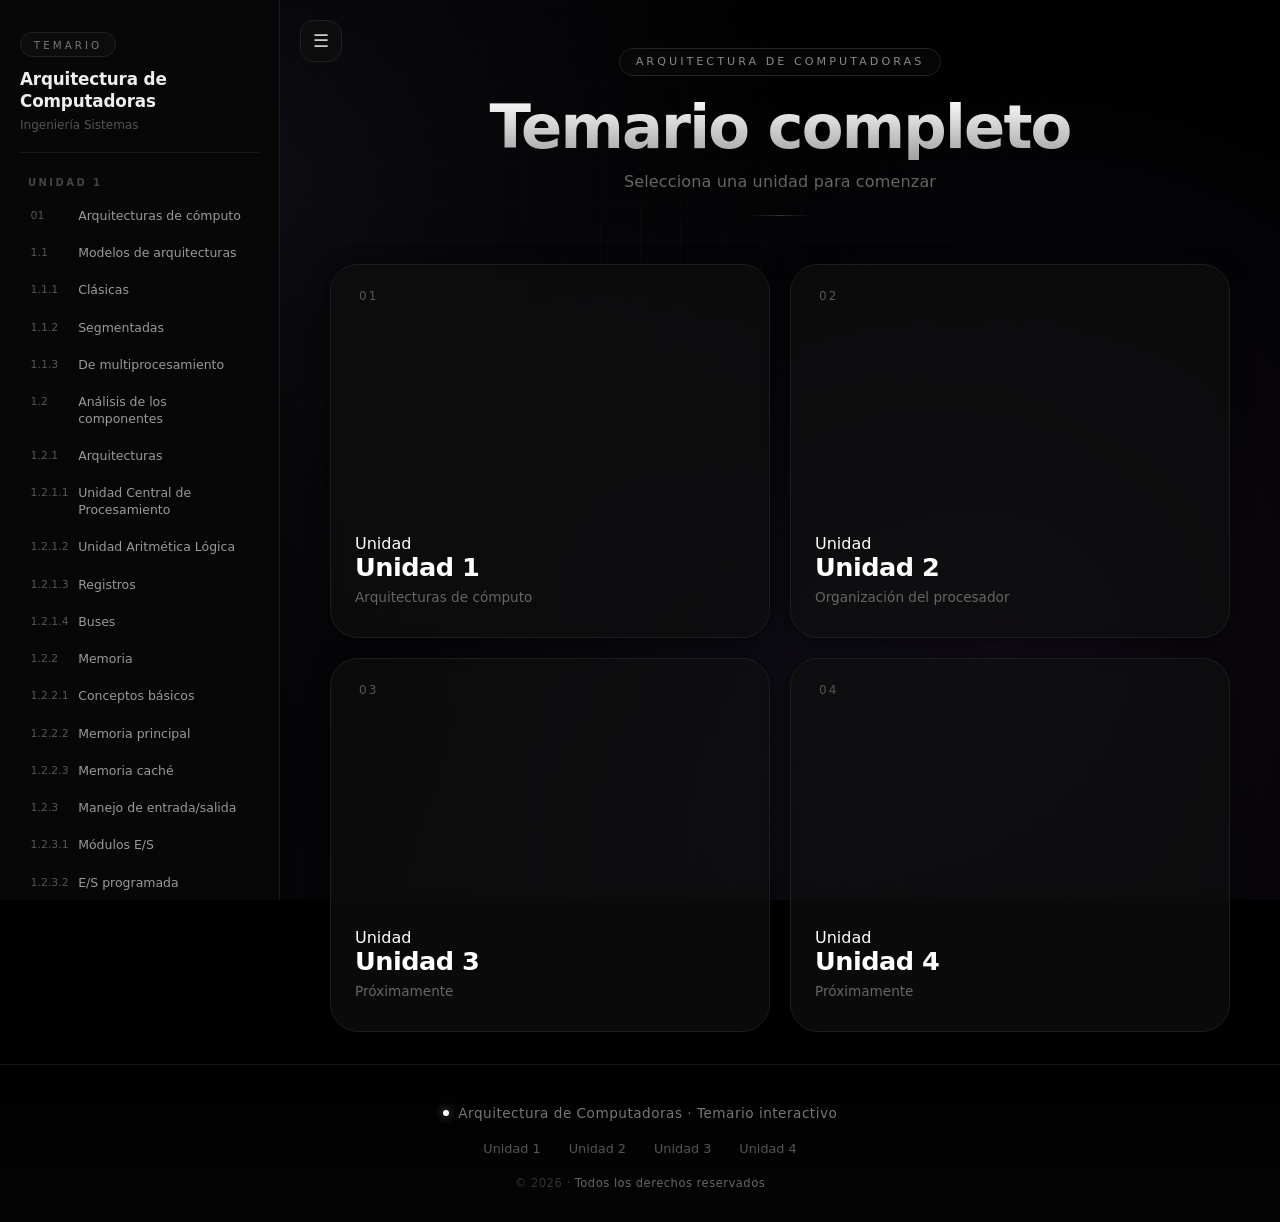
==== index.html @ dc8ae983 "Renombrar menu.html a index.html para URL limpia" ====
<!DOCTYPE html>
<html lang="es">
<head>
  <meta charset="UTF-8">
  <meta name="viewport" content="width=device-width, initial-scale=1.0">
  <title>Temario · Arquitectura de Computadoras</title>
  <link rel="stylesheet" href="styles.css">
</head>
<body>

  <!-- Botón hamburguesa -->
  <button class="sidebar-toggle" id="sidebarToggle" aria-label="Abrir menú lateral">☰</button>

  <!-- Overlay para móvil -->
  <div class="sidebar-overlay" id="sidebarOverlay"></div>

  <!-- ===== MENÚ LATERAL IZQUIERDO (índice completo) ===== -->
  <aside class="sidebar" id="sidebar">
    <div class="sidebar-header">
      <span class="badge">Temario</span>
      <h2>Arquitectura de Computadoras</h2>
      <p>Ingeniería Sistemas</p>
    </div>

    <nav class="sidebar-nav">

      <div class="nav-section">Unidad 1</div>

      <a href="unidad1.html#tema-1-0">
        <span class="num">01</span> Arquitecturas de cómputo
      </a>
      <a href="unidad1.html#tema-1-1">
        <span class="num">1.1</span> Modelos de arquitecturas
      </a>
      <a href="unidad1.html#tema-1-1-1">
        <span class="num">1.1.1</span> Clásicas
      </a>
      <a href="unidad1.html#tema-1-1-2">
        <span class="num">1.1.2</span> Segmentadas
      </a>
      <a href="unidad1.html#tema-1-1-3">
        <span class="num">1.1.3</span> De multiprocesamiento
      </a>
      <a href="unidad1.html#tema-1-2">
        <span class="num">1.2</span> Análisis de los componentes
      </a>
      <a href="unidad1.html#tema-1-2-1">
        <span class="num">1.2.1</span> Arquitecturas
      </a>
      <a href="unidad1.html#tema-1-2-1-1">
        <span class="num">1.2.1.1</span> Unidad Central de Procesamiento
      </a>
      <a href="unidad1.html#tema-1-2-1-2">
        <span class="num">1.2.1.2</span> Unidad Aritmética Lógica
      </a>
      <a href="unidad1.html#tema-1-2-1-3">
        <span class="num">1.2.1.3</span> Registros
      </a>
      <a href="unidad1.html#tema-1-2-1-4">
        <span class="num">1.2.1.4</span> Buses
      </a>
      <a href="unidad1.html#tema-1-2-2">
        <span class="num">1.2.2</span> Memoria
      </a>
      <a href="unidad1.html#tema-1-2-2-1">
        <span class="num">1.2.2.1</span> Conceptos básicos
      </a>
      <a href="unidad1.html#tema-1-2-2-2">
        <span class="num">1.2.2.2</span> Memoria principal
      </a>
      <a href="unidad1.html#tema-1-2-2-3">
        <span class="num">1.2.2.3</span> Memoria caché
      </a>
      <a href="unidad1.html#tema-1-2-3">
        <span class="num">1.2.3</span> Manejo de entrada/salida
      </a>
      <a href="unidad1.html#tema-1-2-3-1">
        <span class="num">1.2.3.1</span> Módulos E/S
      </a>
      <a href="unidad1.html#tema-1-2-3-2">
        <span class="num">1.2.3.2</span> E/S programada
      </a>
      <a href="unidad1.html#tema-1-2-3-3">
        <span class="num">1.2.3.3</span> E/S por interrupciones
      </a>
      <a href="unidad1.html#tema-1-2-3-4">
        <span class="num">1.2.3.4</span> Acceso directo a memoria
      </a>
      <a href="unidad1.html#tema-1-2-3-5">
        <span class="num">1.2.3.5</span> Canales y procesadores E/S
      </a>
      <a href="unidad1.html#tema-1-2-4">
        <span class="num">1.2.4</span> Buses
      </a>
      <a href="unidad1.html#tema-1-2-4-1">
        <span class="num">1.2.4.1</span> Tipos de buses
      </a>
      <a href="unidad1.html#tema-1-2-4-2">
        <span class="num">1.2.4.2</span> Estructura de los buses
      </a>
      <a href="unidad1.html#tema-1-2-4-3">
        <span class="num">1.2.4.3</span> Jerarquías de buses
      </a>
      <a href="unidad1.html#tema-1-2-5">
        <span class="num">1.2.5</span> Interrupciones
      </a>

      <div class="nav-section">Unidad 2</div>

      <a href="unidad2.html#tema-2-0">
        <span class="num">02</span> Organización del procesador
      </a>
      <a href="unidad2.html#tema-2-1">
        <span class="num">2.1</span> Organización del procesador
      </a>
      <a href="unidad2.html#tema-2-2">
        <span class="num">2.2</span> Estructura de registros
      </a>
      <a href="unidad2.html#tema-2-2-1">
        <span class="num">2.2.1</span> Registros visibles
      </a>
      <a href="unidad2.html#tema-2-2-2">
        <span class="num">2.2.2</span> Registros de control y estados
      </a>
      <a href="unidad2.html#tema-2-2-3">
        <span class="num">2.2.3</span> Ejemplos de registros CPU
      </a>
      <a href="unidad2.html#tema-2-3">
        <span class="num">2.3</span> El ciclo de instrucción
      </a>
      <a href="unidad2.html#tema-2-3-1">
        <span class="num">2.3.1</span> Fetch-Decode-Execute
      </a>
      <a href="unidad2.html#tema-2-3-2">
        <span class="num">2.3.2</span> Segmentación de instrucciones
      </a>
      <a href="unidad2.html#tema-2-3-3">
        <span class="num">2.3.3</span> Conjunto de instrucciones
      </a>
      <a href="unidad2.html#tema-2-3-4">
        <span class="num">2.3.4</span> Modos de direccionamiento
      </a>
      <a href="unidad2.html#tema-2-4">
        <span class="num">2.4</span> Casos de estudio CPU reales
      </a>

      <div class="nav-section">Unidad 3</div>

      <a href="unidad3.html">
        <span class="num">03</span> Próximamente
      </a>

      <div class="nav-section">Unidad 4</div>

      <a href="unidad4.html">
        <span class="num">04</span> Próximamente
      </a>

    </nav>

    <div class="sidebar-footer">
      <a href="index.html" class="back-home">← Volver al menú</a>
    </div>
  </aside>

  <!-- ===== CONTENIDO PRINCIPAL ===== -->
  <div class="app">
    <main class="main-content" id="mainContent">

      <!-- Encabezado -->
      <header class="page-header" id="pageHeader">
        <span class="badge">Arquitectura de Computadoras</span>
        <h1>Temario completo</h1>
        <p>Selecciona una unidad para comenzar</p>
        <div class="divider"></div>
      </header>

            <!-- Grid de unidades -->
      <div id="mainMenu" class="menu-grid">

        <a href="unidad1.html" class="menu-card" data-tema="Unidad 1">
          <span class="index">01</span>
          <span class="tag">Unidad</span>
          <h2>Unidad 1</h2>
          <span class="hint">Arquitecturas de cómputo</span>
          <span class="bar"></span>
        </a>

        <a href="unidad2.html" class="menu-card" data-tema="Unidad 2">
          <span class="index">02</span>
          <span class="tag">Unidad</span>
          <h2>Unidad 2</h2>
          <span class="hint">Organización del procesador</span>
          <span class="bar"></span>
        </a>

        <a href="unidad3.html" class="menu-card" data-tema="Unidad 3">
          <span class="index">03</span>
          <span class="tag">Unidad</span>
          <h2>Unidad 3</h2>
          <span class="hint">Próximamente</span>
          <span class="bar"></span>
        </a>

        <a href="unidad4.html" class="menu-card" data-tema="Unidad 4">
          <span class="index">04</span>
          <span class="tag">Unidad</span>
          <h2>Unidad 4</h2>
          <span class="hint">Próximamente</span>
          <span class="bar"></span>
        </a>

      </div>

    </main>

    <!-- ===== PIE DE PÁGINA ===== -->
    <footer class="site-footer">
      <div class="footer-inner">
        <div class="footer-brand">
          <span class="dot"></span>
          <span>Arquitectura de Computadoras · Temario interactivo</span>
        </div>

                <div class="footer-links">
          <a href="unidad1.html">Unidad 1</a>
          <a href="unidad2.html">Unidad 2</a>
          <a href="unidad3.html">Unidad 3</a>
          <a href="unidad4.html">Unidad 4</a>
        </div>

        <div class="footer-copy">
          © 2026 · <span>Todos los derechos reservados</span>
        </div>
      </div>
    </footer>
  </div>

  <script src="script.js"></script>
</body>
</html>
---- styles.css ----
/* ===== RESET Y BASE ===== */
* {
  margin: 0;
  padding: 0;
  box-sizing: border-box;
}
html {
  scroll-behavior: smooth;
  scroll-padding-top: 2rem; /* espacio al hacer scroll a un ancla */
}

html, body {
  min-height: 100%;
}

body {
  background-color: #000;
  font-family: system-ui, -apple-system, 'Segoe UI', Roboto, 'Helvetica Neue', sans-serif;
  min-height: 100vh;
  color: #fff;
  position: relative;
  overflow-x: hidden;
  display: flex;
  flex-direction: column;
}

/* Fondo decorativo */
body::before {
  content: "";
  position: fixed;
  inset: 0;
  z-index: -2;
  background:
    radial-gradient(circle at 20% 20%, rgba(80, 80, 120, 0.15), transparent 45%),
    radial-gradient(circle at 80% 70%, rgba(120, 80, 160, 0.12), transparent 50%),
    radial-gradient(circle at 50% 100%, rgba(40, 40, 60, 0.25), transparent 60%);
  pointer-events: none;
}

body::after {
  content: "";
  position: fixed;
  inset: 0;
  z-index: -1;
  background-image:
    linear-gradient(rgba(255, 255, 255, 0.02) 1px, transparent 1px),
    linear-gradient(90deg, rgba(255, 255, 255, 0.02) 1px, transparent 1px);
  background-size: 40px 40px;
  mask-image: radial-gradient(circle at 50% 30%, black, transparent 70%);
  -webkit-mask-image: radial-gradient(circle at 50% 30%, black, transparent 70%);
  pointer-events: none;
}

/* ===== LAYOUT PRINCIPAL ===== */
.app {
  display: flex;
  flex-direction: column;
  min-height: 100vh;
  width: 100%;
}

/* ===== MENÚ LATERAL IZQUIERDO ===== */
.sidebar {
  position: fixed;
  top: 0;
  left: 0;
  width: 280px;
  height: 100vh;
  background: rgba(8, 8, 8, 0.92);
  backdrop-filter: blur(10px);
  border-right: 1px solid #1a1a1a;
  padding: 2rem 1.25rem;
  display: flex;
  flex-direction: column;
  z-index: 100;
  transform: translateX(-100%);
  transition: transform 0.35s cubic-bezier(0.2, 0.8, 0.2, 1);
  overflow-y: auto;
}

.sidebar.open {
  transform: translateX(0);
}

/* Scrollbar estilizado */
.sidebar::-webkit-scrollbar {
  width: 6px;
}
.sidebar::-webkit-scrollbar-track {
  background: transparent;
}
.sidebar::-webkit-scrollbar-thumb {
  background: #222;
  border-radius: 3px;
}
.sidebar::-webkit-scrollbar-thumb:hover {
  background: #333;
}

.sidebar-header {
  margin-bottom: 1.5rem;
  padding-bottom: 1.25rem;
  border-bottom: 1px solid #1a1a1a;
}

.sidebar-header .badge {
  display: inline-block;
  font-size: 0.65rem;
  letter-spacing: 3px;
  text-transform: uppercase;
  color: #777;
  border: 1px solid #222;
  background: rgba(255, 255, 255, 0.02);
  padding: 0.35rem 0.8rem;
  border-radius: 2rem;
  margin-bottom: 0.75rem;
}

.sidebar-header h2 {
  font-size: 1.05rem;
  font-weight: 600;
  letter-spacing: -0.01em;
  color: #eee;
  line-height: 1.3;
}

.sidebar-header p {
  font-size: 0.75rem;
  color: #555;
  margin-top: 0.35rem;
  font-weight: 300;
}

/* Navegación del sidebar */
.sidebar-nav {
  display: flex;
  flex-direction: column;
  gap: 0.15rem;
  flex: 1;
}

.sidebar-nav .nav-section {
  margin-top: 1.25rem;
  margin-bottom: 0.5rem;
  font-size: 0.62rem;
  letter-spacing: 2.5px;
  text-transform: uppercase;
  color: #444;
  font-weight: 600;
  padding-left: 0.5rem;
}

.sidebar-nav .nav-section:first-child {
  margin-top: 0;
}

.sidebar-nav a {
  display: flex;
  align-items: flex-start;
  gap: 0.6rem;
  padding: 0.5rem 0.6rem;
  border-radius: 0.5rem;
  color: #999;
  text-decoration: none;
  font-size: 0.78rem;
  font-weight: 400;
  line-height: 1.35;
  transition: all 0.2s ease;
  border: 1px solid transparent;
}

.sidebar-nav a:hover {
  background: rgba(255, 255, 255, 0.04);
  color: #fff;
  border-color: #222;
}

.sidebar-nav a .num {
  font-size: 0.68rem;
  color: #555;
  font-weight: 500;
  min-width: 38px;
  flex-shrink: 0;
  padding-top: 1px;
  transition: color 0.2s;
}

.sidebar-nav a:hover .num {
  color: #aaa;
}

/* Botón de toggle del sidebar */
.sidebar-toggle {
  position: fixed;
  top: 1.25rem;
  left: 1.25rem;
  z-index: 200;
  width: 42px;
  height: 42px;
  border-radius: 0.85rem;
  background: rgba(15, 15, 15, 0.9);
  border: 1px solid #222;
  color: #ccc;
  display: flex;
  align-items: center;
  justify-content: center;
  cursor: pointer;
  backdrop-filter: blur(8px);
  transition: all 0.25s ease;
  font-size: 1.1rem;
}

.sidebar-toggle:hover {
  background: #1a1a1a;
  border-color: #444;
  color: #fff;
  transform: scale(1.05);
}

/* Overlay */
.sidebar-overlay {
  position: fixed;
  inset: 0;
  background: rgba(0, 0, 0, 0.6);
  backdrop-filter: blur(2px);
  z-index: 90;
  opacity: 0;
  pointer-events: none;
  transition: opacity 0.3s ease;
}

.sidebar-overlay.active {
  opacity: 1;
  pointer-events: auto;
}

/* ===== CONTENIDO PRINCIPAL ===== */
.main-content {
  flex: 1;
  display: flex;
  flex-direction: column;
  padding: 3rem 1.5rem 2rem;
  margin-left: 0;
  transition: margin-left 0.35s cubic-bezier(0.2, 0.8, 0.2, 1);
  min-height: 100vh;
}

/* Encabezado */
.page-header {
  text-align: center;
  margin-bottom: 3rem;
  max-width: 700px;
  margin-left: auto;
  margin-right: auto;
  animation: fadeInDown 0.8s ease-out;
}

.page-header .badge {
  display: inline-block;
  font-size: 0.7rem;
  letter-spacing: 3px;
  text-transform: uppercase;
  color: #888;
  border: 1px solid #222;
  background: rgba(255, 255, 255, 0.02);
  padding: 0.4rem 1rem;
  border-radius: 2rem;
  margin-bottom: 1.25rem;
  backdrop-filter: blur(4px);
}

.page-header h1 {
  font-size: clamp(2.2rem, 6vw, 3.8rem);
  font-weight: 600;
  letter-spacing: -0.03em;
  line-height: 1.05;
  background: linear-gradient(180deg, #ffffff 0%, #a0a0a0 100%);
  -webkit-background-clip: text;
  background-clip: text;
  -webkit-text-fill-color: transparent;
  margin-bottom: 0.75rem;
}

.page-header p {
  color: #666;
  font-size: 1rem;
  font-weight: 300;
  letter-spacing: 0.01em;
}

.divider {
  width: 60px;
  height: 1px;
  background: linear-gradient(90deg, transparent, #333, transparent);
  margin: 1.5rem auto 0;
}

/* Grid de menús */
.menu-grid {
  display: grid;
  grid-template-columns: repeat(2, 1fr);
  gap: 1.25rem;
  width: 100%;
  max-width: 900px;
  margin: 0 auto;
  animation: fadeInUp 0.9s ease-out;
}

/* Tarjetas de menú */
.menu-card {
  position: relative;
  background: rgba(15, 15, 15, 0.7);
  border: 1px solid #1e1e1e;
  border-radius: 1.75rem;
  padding: 2rem 1.5rem;
  display: flex;
  flex-direction: column;
  align-items: flex-start;
  justify-content: flex-end;
  text-align: left;
  transition: all 0.3s cubic-bezier(0.2, 0.8, 0.2, 1);
  cursor: pointer;
  text-decoration: none;
  color: #fff;
  min-height: 220px;
  aspect-ratio: 1 / 0.85;
  box-shadow: 0 4px 20px rgba(0, 0, 0, 0.5);
  overflow: hidden;
  backdrop-filter: blur(6px);
}

.menu-card::before {
  content: "";
  position: absolute;
  top: -50%;
  left: -50%;
  width: 200%;
  height: 200%;
  background: radial-gradient(circle at var(--x, 50%) var(--y, 50%), rgba(255, 255, 255, 0.06), transparent 40%);
  opacity: 0;
  transition: opacity 0.4s ease;
  pointer-events: none;
}

.menu-card:hover::before {
  opacity: 1;
}

.menu-card:hover {
  background: rgba(25, 25, 25, 0.85);
  border-color: #333;
  transform: translateY(-6px);
  box-shadow: 0 20px 40px rgba(0, 0, 0, 0.7), 0 0 0 1px rgba(255, 255, 255, 0.03);
}

.menu-card .index {
  position: absolute;
  top: 1.5rem;
  left: 1.75rem;
  font-size: 0.75rem;
  letter-spacing: 2px;
  color: #555;
  font-weight: 500;
  text-transform: uppercase;
  transition: color 0.3s;
}

.menu-card:hover .index {
  color: #999;
}

.menu-card .arrow {
  position: absolute;
  top: 1.5rem;
  right: 1.75rem;
  color: #444;
  font-size: 1.1rem;
  transition: all 0.3s ease;
  transform: translateX(0);
}

.menu-card:hover .arrow {
  color: #fff;
  transform: translateX(4px);
}

.menu-card h2 {
  font-size: 1.6rem;
  font-weight: 600;
  letter-spacing: -0.02em;
  color: #fff;
  line-height: 1.15;
  margin-bottom: 0.4rem;
}

.menu-card .hint {
  font-size: 0.85rem;
  color: #666;
  font-weight: 300;
  transition: color 0.3s;
}

.menu-card:hover .hint {
  color: #999;
}

.menu-card .bar {
  position: absolute;
  bottom: 0;
  left: 0;
  height: 2px;
  width: 0%;
  background: linear-gradient(90deg, #fff, #666);
  transition: width 0.4s ease;
}

.menu-card:hover .bar {
  width: 100%;
}

/* Animaciones */
@keyframes fadeInDown {
  from { opacity: 0; transform: translateY(-15px); }
  to { opacity: 1; transform: translateY(0); }
}

@keyframes fadeInUp {
  from { opacity: 0; transform: translateY(20px); }
  to { opacity: 1; transform: translateY(0); }
}

/* Página vacía */
.empty-page {
  display: flex;
  flex-direction: column;
  align-items: center;
  justify-content: center;
  min-height: 70vh;
  text-align: center;
  padding: 2rem;
  animation: fadeInUp 0.6s ease-out;
}

.empty-page h1 {
  font-size: clamp(2rem, 5vw, 3rem);
  font-weight: 600;
  letter-spacing: -0.03em;
  background: linear-gradient(180deg, #ffffff 0%, #888 100%);
  -webkit-background-clip: text;
  background-clip: text;
  -webkit-text-fill-color: transparent;
  margin-bottom: 1rem;
}

.empty-page p {
  color: #555;
  font-size: 1rem;
  margin-bottom: 2.5rem;
  font-weight: 300;
  letter-spacing: 0.02em;
}

.back-link {
  display: inline-flex;
  align-items: center;
  gap: 0.5rem;
  padding: 0.8rem 2rem;
  border: 1px solid #222;
  border-radius: 3rem;
  color: #aaa;
  text-decoration: none;
  font-size: 0.9rem;
  font-weight: 400;
  transition: all 0.3s ease;
  background: rgba(15, 15, 15, 0.6);
  backdrop-filter: blur(6px);
}

.back-link:hover {
  border-color: #555;
  color: #fff;
  background: rgba(30, 30, 30, 0.9);
  transform: translateX(-4px);
}

/* ===== PIE DE PÁGINA ===== */
.site-footer {
  margin-top: auto;
  padding: 2.5rem 1.5rem 2rem;
  border-top: 1px solid #151515;
  background: linear-gradient(180deg, transparent, rgba(8, 8, 8, 0.6));
  position: relative;
}

.footer-inner {
  max-width: 900px;
  margin: 0 auto;
  display: flex;
  flex-direction: column;
  align-items: center;
  gap: 1.25rem;
  text-align: center;
}

.footer-brand {
  display: flex;
  align-items: center;
  gap: 0.6rem;
  font-size: 0.85rem;
  color: #777;
  letter-spacing: 0.5px;
}

.footer-brand .dot {
  width: 6px;
  height: 6px;
  border-radius: 50%;
  background: #fff;
  box-shadow: 0 0 10px rgba(255, 255, 255, 0.6);
  animation: pulse 2.5s ease-in-out infinite;
}

@keyframes pulse {
  0%, 100% { opacity: 1; transform: scale(1); }
  50% { opacity: 0.4; transform: scale(0.85); }
}

.footer-links {
  display: flex;
  gap: 1.75rem;
  flex-wrap: wrap;
  justify-content: center;
}

.footer-links a {
  color: #555;
  text-decoration: none;
  font-size: 0.8rem;
  font-weight: 400;
  transition: color 0.25s ease;
  position: relative;
}

.footer-links a::after {
  content: "";
  position: absolute;
  bottom: -3px;
  left: 0;
  width: 0;
  height: 1px;
  background: #fff;
  transition: width 0.3s ease;
}

.footer-links a:hover {
  color: #fff;
}

.footer-links a:hover::after {
  width: 100%;
}

.footer-copy {
  font-size: 0.72rem;
  color: #333;
  letter-spacing: 0.5px;
  font-weight: 300;
}

.footer-copy span {
  color: #666;
}

/* ===== RESPONSIVE ===== */
@media (min-width: 1024px) {
  .sidebar {
    transform: translateX(0);
  }
  .sidebar-toggle {
    left: 300px;
  }
  .main-content {
    margin-left: 280px;
  }
  .sidebar-overlay {
    display: none;
  }
}

@media (max-width: 600px) {
  .main-content {
    padding: 4.5rem 1rem 1.5rem;
  }

  .page-header {
    margin-bottom: 2.5rem;
  }

  .menu-grid {
    grid-template-columns: 1fr;
    gap: 1rem;
  }

  .menu-card {
    aspect-ratio: auto;
    min-height: 180px;
    padding: 1.75rem 1.25rem;
    border-radius: 1.5rem;
  }

  .menu-card h2 {
    font-size: 1.4rem;
  }

  .site-footer {
    padding: 2rem 1rem 1.5rem;
  }

  .footer-links {
    gap: 1.25rem;
  }
  /* ===== ESTADO OCULTO DEL SIDEBAR EN ESCRITORIO ===== */
@media (min-width: 1024px) {
  body.sidebar-hidden .sidebar {
    transform: translateX(-100%);
  }
  body.sidebar-hidden .main-content {
    margin-left: 0;
  }
  body.sidebar-hidden .sidebar-toggle {
    left: 1.25rem;
  }
  /* ===== CONTENIDO DE UNIDAD ===== */
.unit-hero {
  text-align: center;
  margin-bottom: 3.5rem;
  max-width: 800px;
  margin-left: auto;
  margin-right: auto;
  padding-top: 1rem;
}

.unit-hero .badge {
  display: inline-block;
  font-size: 0.7rem;
  letter-spacing: 3px;
  text-transform: uppercase;
  color: #888;
  border: 1px solid #222;
  background: rgba(255, 255, 255, 0.02);
  padding: 0.4rem 1rem;
  border-radius: 2rem;
  margin-bottom: 1.25rem;
}

.unit-hero h1 {
  font-size: clamp(2rem, 5vw, 3.2rem);
  font-weight: 600;
  letter-spacing: -0.03em;
  background: linear-gradient(180deg, #ffffff 0%, #999 100%);
  -webkit-background-clip: text;
  background-clip: text;
  -webkit-text-fill-color: transparent;
  margin-bottom: 0.75rem;
}

.unit-hero p {
  color: #666;
  font-size: 1rem;
  font-weight: 300;
}

/* Cada tema dentro de la unidad */
.tema {
  max-width: 800px;
  margin: 0 auto 3rem;
  padding: 2rem 1.75rem;
  background: rgba(12, 12, 12, 0.6);
  border: 1px solid #1a1a1a;
  border-left: 2px solid #333;
  border-radius: 1rem;
  scroll-margin-top: 2rem;
  transition: border-color 0.3s, background 0.3s;
  backdrop-filter: blur(6px);
}

.tema:hover {
  border-left-color: #666;
  background: rgba(18, 18, 18, 0.7);
}

.tema.tema-sub {
  margin-left: 2rem;
  padding: 1.5rem 1.5rem;
  border-left-color: #2a2a2a;
}

.tema.tema-sub2 {
  margin-left: 4rem;
  padding: 1.25rem 1.25rem;
  border-left-color: #222;
}

.tema .tema-num {
  display: inline-block;
  font-size: 0.7rem;
  letter-spacing: 2px;
  color: #666;
  font-weight: 600;
  margin-bottom: 0.5rem;
  text-transform: uppercase;
}

.tema h2 {
  font-size: 1.65rem;
  font-weight: 600;
  color: #fff;
  letter-spacing: -0.02em;
  margin-bottom: 0.75rem;
}

.tema h3 {
  font-size: 1.25rem;
  font-weight: 600;
  color: #eee;
  letter-spacing: -0.01em;
  margin-bottom: 0.6rem;
}

.tema h4 {
  font-size: 1.05rem;
  font-weight: 600;
  color: #ddd;
  letter-spacing: -0.01em;
  margin-bottom: 0.5rem;
}

.tema p {
  color: #999;
  font-size: 0.95rem;
  line-height: 1.7;
  font-weight: 300;
  margin-bottom: 0.75rem;
}

.tema img {
  max-width: 100%;
  height: auto;
  border-radius: 0.75rem;
  margin: 1rem 0;
  border: 1px solid #1a1a1a;
}

.tema iframe {
  width: 100%;
  border-radius: 0.75rem;
  margin: 1rem 0;
  border: 1px solid #1a1a1a;
}

/* Pie de la unidad */
.unit-footer {
  max-width: 800px;
  margin: 4rem auto 2rem;
  text-align: center;
}

/* Footer del sidebar */
.sidebar-footer {
  margin-top: 1.5rem;
  padding-top: 1.25rem;
  border-top: 1px solid #1a1a1a;
}

.sidebar-footer .back-home {
  display: block;
  padding: 0.65rem 0.75rem;
  border-radius: 0.5rem;
  color: #888;
  text-decoration: none;
  font-size: 0.82rem;
  transition: all 0.2s ease;
}

.sidebar-footer .back-home:hover {
  background: rgba(255, 255, 255, 0.04);
  color: #fff;
}

/* Scroll suave global */
html {
  scroll-behavior: smooth;
  scroll-padding-top: 2rem;
}

/* En móvil, reducir indentación */
@media (max-width: 600px) {
  .tema.tema-sub { margin-left: 1rem; }
  .tema.tema-sub2 { margin-left: 2rem; }
  .tema { padding: 1.5rem 1.25rem; }
}
}
}
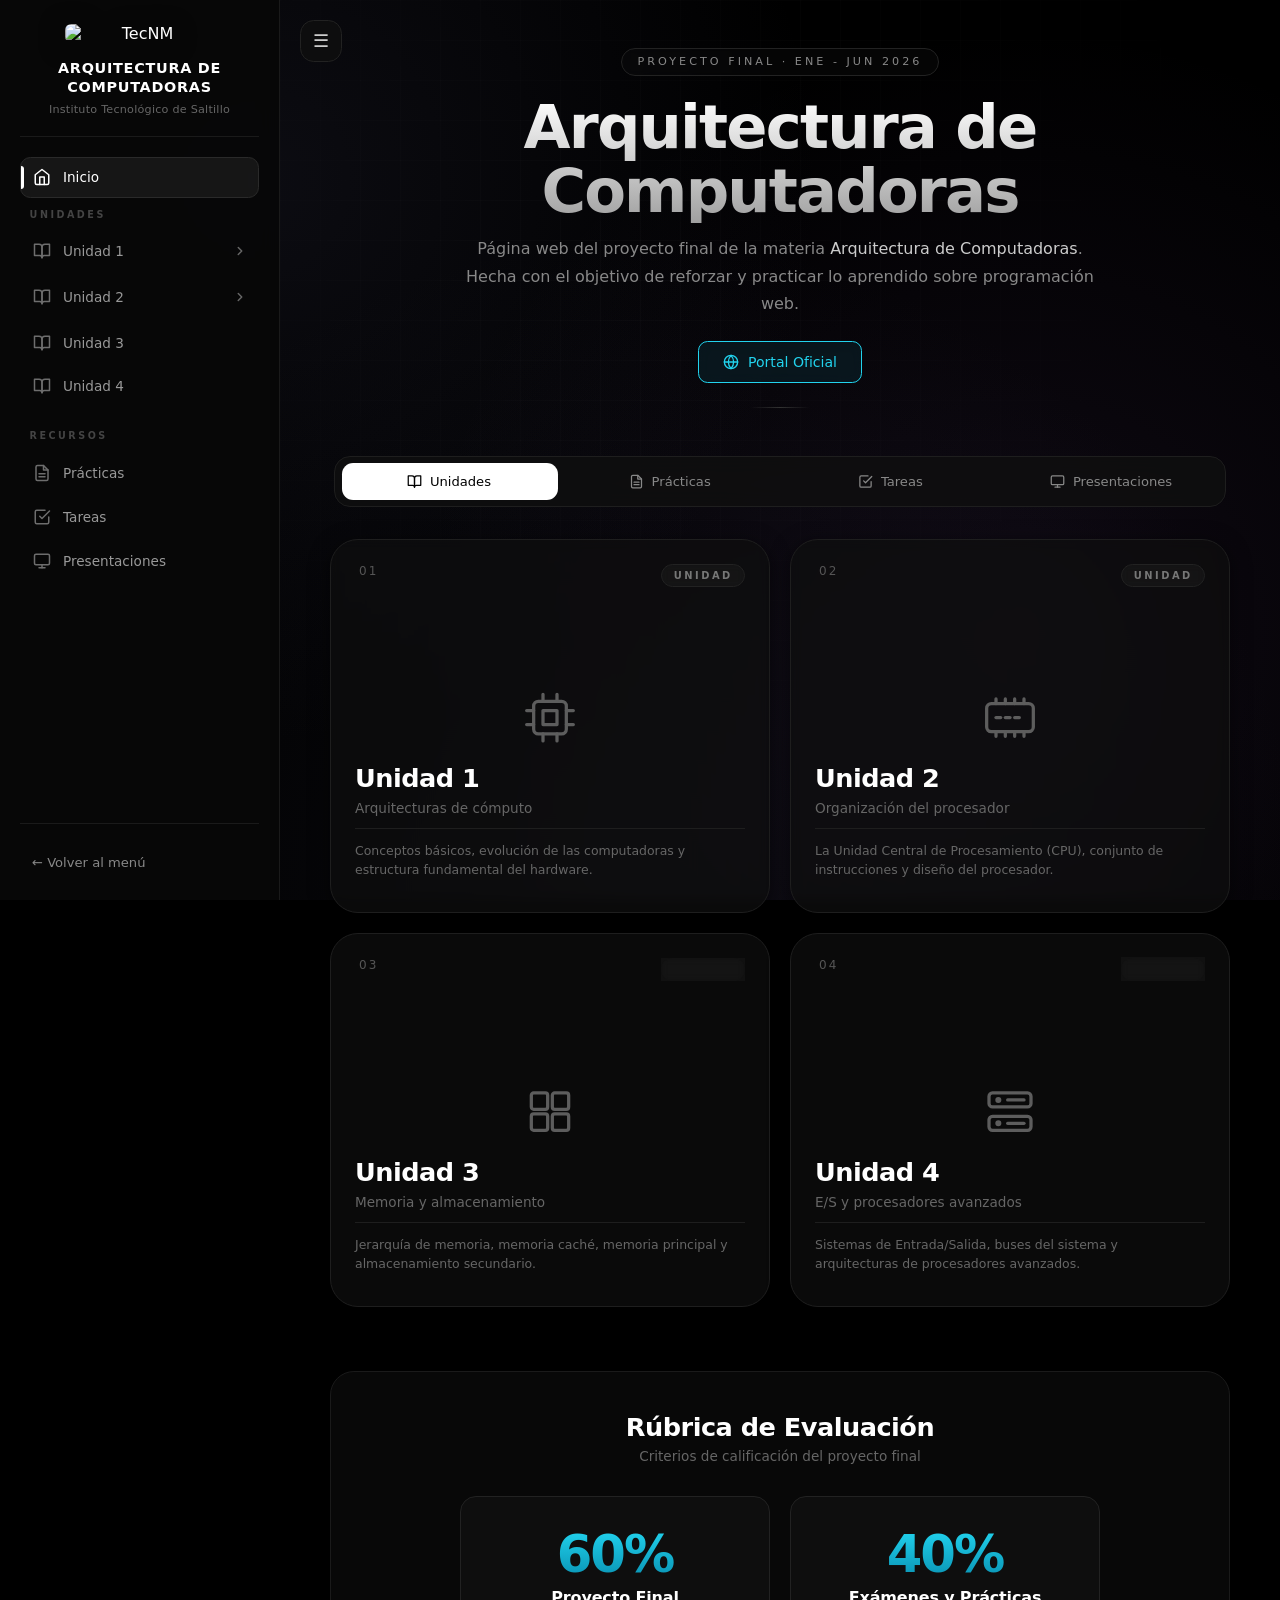
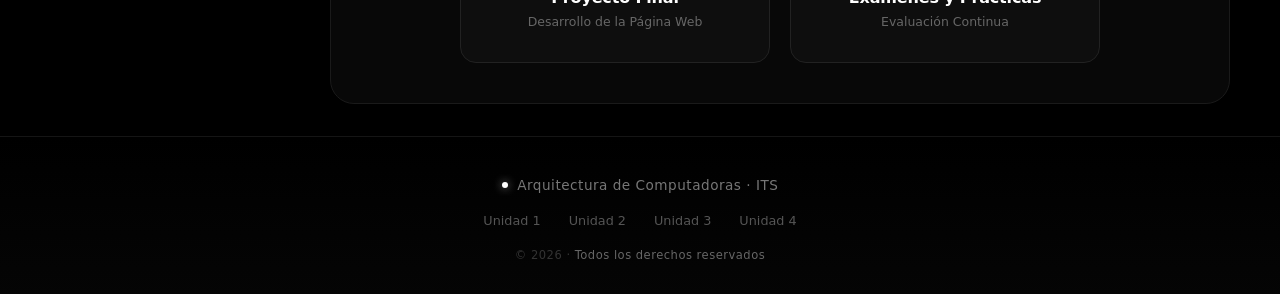
==== commit 9a25718a: "Index mejorado: íconos SVG, descripciones, botón Portal Oficial y Rúbrica estilizada" ====
--- a/index.html
+++ b/index.html
@@ -3,159 +3,148 @@
 <head>
   <meta charset="UTF-8">
   <meta name="viewport" content="width=device-width, initial-scale=1.0">
-  <title>Temario · Arquitectura de Computadoras</title>
+  <title>Arquitectura de Computadoras · ITS</title>
   <link rel="stylesheet" href="styles.css">
 </head>
 <body>
 
-  <!-- Botón hamburguesa -->
   <button class="sidebar-toggle" id="sidebarToggle" aria-label="Abrir menú lateral">☰</button>
-
-  <!-- Overlay para móvil -->
   <div class="sidebar-overlay" id="sidebarOverlay"></div>
 
-  <!-- ===== MENÚ LATERAL IZQUIERDO (índice completo) ===== -->
+  <!-- ===== SIDEBAR (sin cambios) ===== -->
   <aside class="sidebar" id="sidebar">
     <div class="sidebar-header">
-      <span class="badge">Temario</span>
+      <div class="sidebar-logo-wrap">
+        <img src="imagenes/institucion/logo-tecnm.png" alt="TecNM" class="sidebar-logo">
+      </div>
       <h2>Arquitectura de Computadoras</h2>
-      <p>Ingeniería Sistemas</p>
+      <p>Instituto Tecnológico de Saltillo</p>
     </div>
 
     <nav class="sidebar-nav">
-
-      <div class="nav-section">Unidad 1</div>
-
-      <a href="unidad1.html#tema-1-0">
-        <span class="num">01</span> Arquitecturas de cómputo
+      <a href="index.html" class="nav-item" data-nav="inicio">
+        <span class="nav-icon">
+          <svg xmlns="http://www.w3.org/2000/svg" viewBox="0 0 24 24" fill="none" stroke="currentColor" stroke-width="2" stroke-linecap="round" stroke-linejoin="round"><path d="M3 9l9-7 9 7v11a2 2 0 0 1-2 2H5a2 2 0 0 1-2-2z"/><polyline points="9 22 9 12 15 12 15 22"/></svg>
+        </span>
+        <span class="nav-text">Inicio</span>
       </a>
-      <a href="unidad1.html#tema-1-1">
-        <span class="num">1.1</span> Modelos de arquitecturas
+
+      <div class="nav-section">Unidades</div>
+
+      <div class="nav-group" data-group="unidad1">
+        <div class="nav-item nav-item-header">
+          <a href="unidad1.html" class="nav-main-link">
+            <span class="nav-icon">
+              <svg xmlns="http://www.w3.org/2000/svg" viewBox="0 0 24 24" fill="none" stroke="currentColor" stroke-width="2" stroke-linecap="round" stroke-linejoin="round"><path d="M2 3h6a4 4 0 0 1 4 4v14a3 3 0 0 0-3-3H2z"/><path d="M22 3h-6a4 4 0 0 0-4 4v14a3 3 0 0 1 3-3h7z"/></svg>
+            </span>
+            <span class="nav-text">Unidad 1</span>
+          </a>
+          <button class="nav-chevron" data-toggle="unidad1" aria-label="Desplegar Unidad 1">
+            <svg xmlns="http://www.w3.org/2000/svg" viewBox="0 0 24 24" fill="none" stroke="currentColor" stroke-width="2.5" stroke-linecap="round" stroke-linejoin="round"><polyline points="9 18 15 12 9 6"/></svg>
+          </button>
+        </div>
+        <div class="nav-submenu" data-submenu="unidad1">
+          <a href="unidad1.html#tema-1-0"><span class="sub-num">01</span> Arquitecturas de cómputo</a>
+          <a href="unidad1.html#tema-1-1"><span class="sub-num">1.1</span> Modelos de arquitecturas</a>
+          <a href="unidad1.html#tema-1-1-1"><span class="sub-num">1.1.1</span> Clásicas</a>
+          <a href="unidad1.html#tema-1-1-2"><span class="sub-num">1.1.2</span> Segmentadas</a>
+          <a href="unidad1.html#tema-1-1-3"><span class="sub-num">1.1.3</span> Multiprocesamiento</a>
+          <a href="unidad1.html#tema-1-2"><span class="sub-num">1.2</span> Análisis de componentes</a>
+          <a href="unidad1.html#tema-1-2-1"><span class="sub-num">1.2.1</span> Arquitecturas</a>
+          <a href="unidad1.html#tema-1-2-1-1"><span class="sub-num">1.2.1.1</span> Unidad Central de Procesamiento</a>
+          <a href="unidad1.html#tema-1-2-1-2"><span class="sub-num">1.2.1.2</span> Unidad Aritmética Lógica</a>
+          <a href="unidad1.html#tema-1-2-1-3"><span class="sub-num">1.2.1.3</span> Registros</a>
+          <a href="unidad1.html#tema-1-2-1-4"><span class="sub-num">1.2.1.4</span> Buses</a>
+          <a href="unidad1.html#tema-1-2-2"><span class="sub-num">1.2.2</span> Memoria</a>
+          <a href="unidad1.html#tema-1-2-2-1"><span class="sub-num">1.2.2.1</span> Conceptos básicos</a>
+          <a href="unidad1.html#tema-1-2-2-2"><span class="sub-num">1.2.2.2</span> Memoria principal</a>
+          <a href="unidad1.html#tema-1-2-2-3"><span class="sub-num">1.2.2.3</span> Memoria caché</a>
+          <a href="unidad1.html#tema-1-2-3"><span class="sub-num">1.2.3</span> Manejo E/S</a>
+          <a href="unidad1.html#tema-1-2-3-1"><span class="sub-num">1.2.3.1</span> Módulos E/S</a>
+          <a href="unidad1.html#tema-1-2-3-2"><span class="sub-num">1.2.3.2</span> E/S programada</a>
+          <a href="unidad1.html#tema-1-2-3-3"><span class="sub-num">1.2.3.3</span> E/S por interrupciones</a>
+          <a href="unidad1.html#tema-1-2-3-4"><span class="sub-num">1.2.3.4</span> Acceso directo a memoria</a>
+          <a href="unidad1.html#tema-1-2-3-5"><span class="sub-num">1.2.3.5</span> Canales y procesadores E/S</a>
+          <a href="unidad1.html#tema-1-2-4"><span class="sub-num">1.2.4</span> Buses</a>
+          <a href="unidad1.html#tema-1-2-4-1"><span class="sub-num">1.2.4.1</span> Tipos de buses</a>
+          <a href="unidad1.html#tema-1-2-4-2"><span class="sub-num">1.2.4.2</span> Estructura de buses</a>
+          <a href="unidad1.html#tema-1-2-4-3"><span class="sub-num">1.2.4.3</span> Jerarquías de buses</a>
+          <a href="unidad1.html#tema-1-2-5"><span class="sub-num">1.2.5</span> Interrupciones</a>
+        </div>
+      </div>
+
+      <div class="nav-group" data-group="unidad2">
+        <div class="nav-item nav-item-header">
+          <a href="unidad2.html" class="nav-main-link">
+            <span class="nav-icon">
+              <svg xmlns="http://www.w3.org/2000/svg" viewBox="0 0 24 24" fill="none" stroke="currentColor" stroke-width="2" stroke-linecap="round" stroke-linejoin="round"><path d="M2 3h6a4 4 0 0 1 4 4v14a3 3 0 0 0-3-3H2z"/><path d="M22 3h-6a4 4 0 0 0-4 4v14a3 3 0 0 1 3-3h7z"/></svg>
+            </span>
+            <span class="nav-text">Unidad 2</span>
+          </a>
+          <button class="nav-chevron" data-toggle="unidad2" aria-label="Desplegar Unidad 2">
+            <svg xmlns="http://www.w3.org/2000/svg" viewBox="0 0 24 24" fill="none" stroke="currentColor" stroke-width="2.5" stroke-linecap="round" stroke-linejoin="round"><polyline points="9 18 15 12 9 6"/></svg>
+          </button>
+        </div>
+        <div class="nav-submenu" data-submenu="unidad2">
+          <a href="unidad2.html#tema-2-0"><span class="sub-num">02</span> Organización del procesador</a>
+          <a href="unidad2.html#tema-2-1"><span class="sub-num">2.1</span> Organización del procesador</a>
+          <a href="unidad2.html#tema-2-2"><span class="sub-num">2.2</span> Estructura de registros</a>
+          <a href="unidad2.html#tema-2-2-1"><span class="sub-num">2.2.1</span> Registros visibles</a>
+          <a href="unidad2.html#tema-2-2-2"><span class="sub-num">2.2.2</span> Registros de control y estados</a>
+          <a href="unidad2.html#tema-2-2-3"><span class="sub-num">2.2.3</span> Ejemplos de registros CPU</a>
+          <a href="unidad2.html#tema-2-3"><span class="sub-num">2.3</span> El ciclo de instrucción</a>
+          <a href="unidad2.html#tema-2-3-1"><span class="sub-num">2.3.1</span> Fetch-Decode-Execute</a>
+          <a href="unidad2.html#tema-2-3-2"><span class="sub-num">2.3.2</span> Segmentación de instrucciones</a>
+          <a href="unidad2.html#tema-2-3-3"><span class="sub-num">2.3.3</span> Conjunto de instrucciones</a>
+          <a href="unidad2.html#tema-2-3-4"><span class="sub-num">2.3.4</span> Modos de direccionamiento</a>
+          <a href="unidad2.html#tema-2-4"><span class="sub-num">2.4</span> Casos de estudio CPU reales</a>
+        </div>
+      </div>
+
+      <div class="nav-group">
+        <div class="nav-item nav-item-header">
+          <a href="unidad3.html" class="nav-main-link">
+            <span class="nav-icon">
+              <svg xmlns="http://www.w3.org/2000/svg" viewBox="0 0 24 24" fill="none" stroke="currentColor" stroke-width="2" stroke-linecap="round" stroke-linejoin="round"><path d="M2 3h6a4 4 0 0 1 4 4v14a3 3 0 0 0-3-3H2z"/><path d="M22 3h-6a4 4 0 0 0-4 4v14a3 3 0 0 1 3-3h7z"/></svg>
+            </span>
+            <span class="nav-text">Unidad 3</span>
+          </a>
+        </div>
+      </div>
+
+      <div class="nav-group">
+        <div class="nav-item nav-item-header">
+          <a href="unidad4.html" class="nav-main-link">
+            <span class="nav-icon">
+              <svg xmlns="http://www.w3.org/2000/svg" viewBox="0 0 24 24" fill="none" stroke="currentColor" stroke-width="2" stroke-linecap="round" stroke-linejoin="round"><path d="M2 3h6a4 4 0 0 1 4 4v14a3 3 0 0 0-3-3H2z"/><path d="M22 3h-6a4 4 0 0 0-4 4v14a3 3 0 0 1 3-3h7z"/></svg>
+            </span>
+            <span class="nav-text">Unidad 4</span>
+          </a>
+        </div>
+      </div>
+
+      <div class="nav-section">Recursos</div>
+
+      <a href="#practicas" class="nav-item" data-nav="practicas" data-tab-link="practicas">
+        <span class="nav-icon">
+          <svg xmlns="http://www.w3.org/2000/svg" viewBox="0 0 24 24" fill="none" stroke="currentColor" stroke-width="2" stroke-linecap="round" stroke-linejoin="round"><path d="M14 2H6a2 2 0 0 0-2 2v16a2 2 0 0 0 2 2h12a2 2 0 0 0 2-2V8z"/><polyline points="14 2 14 8 20 8"/><line x1="16" y1="13" x2="8" y2="13"/><line x1="16" y1="17" x2="8" y2="17"/></svg>
+        </span>
+        <span class="nav-text">Prácticas</span>
       </a>
-      <a href="unidad1.html#tema-1-1-1">
-        <span class="num">1.1.1</span> Clásicas
+
+      <a href="#tareas" class="nav-item" data-nav="tareas" data-tab-link="tareas">
+        <span class="nav-icon">
+          <svg xmlns="http://www.w3.org/2000/svg" viewBox="0 0 24 24" fill="none" stroke="currentColor" stroke-width="2" stroke-linecap="round" stroke-linejoin="round"><path d="M9 11l3 3L22 4"/><path d="M21 12v7a2 2 0 0 1-2 2H5a2 2 0 0 1-2-2V5a2 2 0 0 1 2-2h11"/></svg>
+        </span>
+        <span class="nav-text">Tareas</span>
       </a>
-      <a href="unidad1.html#tema-1-1-2">
-        <span class="num">1.1.2</span> Segmentadas
+
+      <a href="#presentaciones" class="nav-item" data-nav="presentaciones" data-tab-link="presentaciones">
+        <span class="nav-icon">
+          <svg xmlns="http://www.w3.org/2000/svg" viewBox="0 0 24 24" fill="none" stroke="currentColor" stroke-width="2" stroke-linecap="round" stroke-linejoin="round"><rect x="2" y="3" width="20" height="14" rx="2" ry="2"/><line x1="8" y1="21" x2="16" y2="21"/><line x1="12" y1="17" x2="12" y2="21"/></svg>
+        </span>
+        <span class="nav-text">Presentaciones</span>
       </a>
-      <a href="unidad1.html#tema-1-1-3">
-        <span class="num">1.1.3</span> De multiprocesamiento
-      </a>
-      <a href="unidad1.html#tema-1-2">
-        <span class="num">1.2</span> Análisis de los componentes
-      </a>
-      <a href="unidad1.html#tema-1-2-1">
-        <span class="num">1.2.1</span> Arquitecturas
-      </a>
-      <a href="unidad1.html#tema-1-2-1-1">
-        <span class="num">1.2.1.1</span> Unidad Central de Procesamiento
-      </a>
-      <a href="unidad1.html#tema-1-2-1-2">
-        <span class="num">1.2.1.2</span> Unidad Aritmética Lógica
-      </a>
-      <a href="unidad1.html#tema-1-2-1-3">
-        <span class="num">1.2.1.3</span> Registros
-      </a>
-      <a href="unidad1.html#tema-1-2-1-4">
-        <span class="num">1.2.1.4</span> Buses
-      </a>
-      <a href="unidad1.html#tema-1-2-2">
-        <span class="num">1.2.2</span> Memoria
-      </a>
-      <a href="unidad1.html#tema-1-2-2-1">
-        <span class="num">1.2.2.1</span> Conceptos básicos
-      </a>
-      <a href="unidad1.html#tema-1-2-2-2">
-        <span class="num">1.2.2.2</span> Memoria principal
-      </a>
-      <a href="unidad1.html#tema-1-2-2-3">
-        <span class="num">1.2.2.3</span> Memoria caché
-      </a>
-      <a href="unidad1.html#tema-1-2-3">
-        <span class="num">1.2.3</span> Manejo de entrada/salida
-      </a>
-      <a href="unidad1.html#tema-1-2-3-1">
-        <span class="num">1.2.3.1</span> Módulos E/S
-      </a>
-      <a href="unidad1.html#tema-1-2-3-2">
-        <span class="num">1.2.3.2</span> E/S programada
-      </a>
-      <a href="unidad1.html#tema-1-2-3-3">
-        <span class="num">1.2.3.3</span> E/S por interrupciones
-      </a>
-      <a href="unidad1.html#tema-1-2-3-4">
-        <span class="num">1.2.3.4</span> Acceso directo a memoria
-      </a>
-      <a href="unidad1.html#tema-1-2-3-5">
-        <span class="num">1.2.3.5</span> Canales y procesadores E/S
-      </a>
-      <a href="unidad1.html#tema-1-2-4">
-        <span class="num">1.2.4</span> Buses
-      </a>
-      <a href="unidad1.html#tema-1-2-4-1">
-        <span class="num">1.2.4.1</span> Tipos de buses
-      </a>
-      <a href="unidad1.html#tema-1-2-4-2">
-        <span class="num">1.2.4.2</span> Estructura de los buses
-      </a>
-      <a href="unidad1.html#tema-1-2-4-3">
-        <span class="num">1.2.4.3</span> Jerarquías de buses
-      </a>
-      <a href="unidad1.html#tema-1-2-5">
-        <span class="num">1.2.5</span> Interrupciones
-      </a>
-
-      <div class="nav-section">Unidad 2</div>
-
-      <a href="unidad2.html#tema-2-0">
-        <span class="num">02</span> Organización del procesador
-      </a>
-      <a href="unidad2.html#tema-2-1">
-        <span class="num">2.1</span> Organización del procesador
-      </a>
-      <a href="unidad2.html#tema-2-2">
-        <span class="num">2.2</span> Estructura de registros
-      </a>
-      <a href="unidad2.html#tema-2-2-1">
-        <span class="num">2.2.1</span> Registros visibles
-      </a>
-      <a href="unidad2.html#tema-2-2-2">
-        <span class="num">2.2.2</span> Registros de control y estados
-      </a>
-      <a href="unidad2.html#tema-2-2-3">
-        <span class="num">2.2.3</span> Ejemplos de registros CPU
-      </a>
-      <a href="unidad2.html#tema-2-3">
-        <span class="num">2.3</span> El ciclo de instrucción
-      </a>
-      <a href="unidad2.html#tema-2-3-1">
-        <span class="num">2.3.1</span> Fetch-Decode-Execute
-      </a>
-      <a href="unidad2.html#tema-2-3-2">
-        <span class="num">2.3.2</span> Segmentación de instrucciones
-      </a>
-      <a href="unidad2.html#tema-2-3-3">
-        <span class="num">2.3.3</span> Conjunto de instrucciones
-      </a>
-      <a href="unidad2.html#tema-2-3-4">
-        <span class="num">2.3.4</span> Modos de direccionamiento
-      </a>
-      <a href="unidad2.html#tema-2-4">
-        <span class="num">2.4</span> Casos de estudio CPU reales
-      </a>
-
-      <div class="nav-section">Unidad 3</div>
-
-      <a href="unidad3.html">
-        <span class="num">03</span> Próximamente
-      </a>
-
-      <div class="nav-section">Unidad 4</div>
-
-      <a href="unidad4.html">
-        <span class="num">04</span> Próximamente
-      </a>
-
     </nav>
 
     <div class="sidebar-footer">
@@ -167,68 +156,383 @@
   <div class="app">
     <main class="main-content" id="mainContent">
 
-      <!-- Encabezado -->
-      <header class="page-header" id="pageHeader">
-        <span class="badge">Arquitectura de Computadoras</span>
-        <h1>Temario completo</h1>
-        <p>Selecciona una unidad para comenzar</p>
+      <!-- ===== HERO con botón Portal Oficial ===== -->
+      <header class="page-header hero" id="pageHeader">
+        <span class="badge">Proyecto Final · Ene - Jun 2026</span>
+        <h1>Arquitectura de Computadoras</h1>
+        <p class="hero-subtitle">
+          Página web del proyecto final de la materia <strong>Arquitectura de Computadoras</strong>.
+          Hecha con el objetivo de reforzar y practicar lo aprendido sobre programación web.
+        </p>
+
+        <div class="hero-actions">
+          <a href="https://www.tecnm.mx/" target="_blank" rel="noopener" class="hero-btn portal">
+            <svg xmlns="http://www.w3.org/2000/svg" width="16" height="16" viewBox="0 0 24 24" fill="none" stroke="currentColor" stroke-width="2" stroke-linecap="round" stroke-linejoin="round">
+              <circle cx="12" cy="12" r="10"/>
+              <line x1="2" y1="12" x2="22" y2="12"/>
+              <path d="M12 2a15.3 15.3 0 0 1 4 10 15.3 15.3 0 0 1-4 10 15.3 15.3 0 0 1-4-10 15.3 15.3 0 0 1 4-10z"/>
+            </svg>
+            Portal Oficial
+          </a>
+        </div>
+
         <div class="divider"></div>
       </header>
 
-            <!-- Grid de unidades -->
-      <div id="mainMenu" class="menu-grid">
-
-        <a href="unidad1.html" class="menu-card" data-tema="Unidad 1">
-          <span class="index">01</span>
-          <span class="tag">Unidad</span>
-          <h2>Unidad 1</h2>
-          <span class="hint">Arquitecturas de cómputo</span>
-          <span class="bar"></span>
-        </a>
-
-        <a href="unidad2.html" class="menu-card" data-tema="Unidad 2">
-          <span class="index">02</span>
-          <span class="tag">Unidad</span>
-          <h2>Unidad 2</h2>
-          <span class="hint">Organización del procesador</span>
-          <span class="bar"></span>
-        </a>
-
-        <a href="unidad3.html" class="menu-card" data-tema="Unidad 3">
-          <span class="index">03</span>
-          <span class="tag">Unidad</span>
-          <h2>Unidad 3</h2>
-          <span class="hint">Próximamente</span>
-          <span class="bar"></span>
-        </a>
-
-        <a href="unidad4.html" class="menu-card" data-tema="Unidad 4">
-          <span class="index">04</span>
-          <span class="tag">Unidad</span>
-          <h2>Unidad 4</h2>
-          <span class="hint">Próximamente</span>
-          <span class="bar"></span>
-        </a>
-
-      </div>
+      <!-- ===== TABS ===== -->
+      <div class="tabs-wrapper">
+        <div class="tabs" id="tabs" role="tablist">
+          <span class="tab-indicator" id="tabIndicator"></span>
+
+          <button class="tab active" data-tab="unidades" role="tab">
+            <svg xmlns="http://www.w3.org/2000/svg" viewBox="0 0 24 24" fill="none" stroke="currentColor" stroke-width="2" stroke-linecap="round" stroke-linejoin="round"><path d="M2 3h6a4 4 0 0 1 4 4v14a3 3 0 0 0-3-3H2z"/><path d="M22 3h-6a4 4 0 0 0-4 4v14a3 3 0 0 1 3-3h7z"/></svg>
+            <span>Unidades</span>
+          </button>
+          <button class="tab" data-tab="practicas" role="tab">
+            <svg xmlns="http://www.w3.org/2000/svg" viewBox="0 0 24 24" fill="none" stroke="currentColor" stroke-width="2" stroke-linecap="round" stroke-linejoin="round"><path d="M14 2H6a2 2 0 0 0-2 2v16a2 2 0 0 0 2 2h12a2 2 0 0 0 2-2V8z"/><polyline points="14 2 14 8 20 8"/><line x1="16" y1="13" x2="8" y2="13"/><line x1="16" y1="17" x2="8" y2="17"/></svg>
+            <span>Prácticas</span>
+          </button>
+          <button class="tab" data-tab="tareas" role="tab">
+            <svg xmlns="http://www.w3.org/2000/svg" viewBox="0 0 24 24" fill="none" stroke="currentColor" stroke-width="2" stroke-linecap="round" stroke-linejoin="round"><path d="M9 11l3 3L22 4"/><path d="M21 12v7a2 2 0 0 1-2 2H5a2 2 0 0 1-2-2V5a2 2 0 0 1 2-2h11"/></svg>
+            <span>Tareas</span>
+          </button>
+          <button class="tab" data-tab="presentaciones" role="tab">
+            <svg xmlns="http://www.w3.org/2000/svg" viewBox="0 0 24 24" fill="none" stroke="currentColor" stroke-width="2" stroke-linecap="round" stroke-linejoin="round"><rect x="2" y="3" width="20" height="14" rx="2" ry="2"/><line x1="8" y1="21" x2="16" y2="21"/><line x1="12" y1="17" x2="12" y2="21"/></svg>
+            <span>Presentaciones</span>
+          </button>
+        </div>
+      </div>
+
+      <!-- ===== PANELES ===== -->
+      <div class="tab-content-wrapper">
+
+        <!-- Panel: Unidades -->
+        <section class="tab-panel active" data-panel="unidades">
+          <div class="menu-grid">
+
+            <a href="unidad1.html" class="menu-card">
+              <span class="index">01</span>
+              <span class="tag">Unidad</span>
+              <div class="card-icon">
+                <svg xmlns="http://www.w3.org/2000/svg" viewBox="0 0 24 24" fill="none" stroke="currentColor" stroke-width="1.4" stroke-linecap="round" stroke-linejoin="round">
+                  <rect x="5" y="5" width="14" height="14" rx="2"/>
+                  <rect x="9" y="9" width="6" height="6"/>
+                  <path d="M9 2v3M15 2v3M9 19v3M15 19v3M2 9h3M2 15h3M19 9h3M19 15h3"/>
+                </svg>
+              </div>
+              <h2>Unidad 1</h2>
+              <span class="hint">Arquitecturas de cómputo</span>
+              <p class="card-desc">Conceptos básicos, evolución de las computadoras y estructura fundamental del hardware.</p>
+              <span class="bar"></span>
+            </a>
+
+            <a href="unidad2.html" class="menu-card">
+              <span class="index">02</span>
+              <span class="tag">Unidad</span>
+              <div class="card-icon">
+                <svg xmlns="http://www.w3.org/2000/svg" viewBox="0 0 24 24" fill="none" stroke="currentColor" stroke-width="1.4" stroke-linecap="round" stroke-linejoin="round">
+                  <rect x="2" y="6" width="20" height="12" rx="2"/>
+                  <path d="M6 6v-2M10 6v-2M14 6v-2M18 6v-2M6 20v-2M10 20v-2M14 20v-2M18 20v-2"/>
+                  <line x1="6" y1="12" x2="8" y2="12"/>
+                  <line x1="10" y1="12" x2="12" y2="12"/>
+                  <line x1="14" y1="12" x2="16" y2="12"/>
+                </svg>
+              </div>
+              <h2>Unidad 2</h2>
+              <span class="hint">Organización del procesador</span>
+              <p class="card-desc">La Unidad Central de Procesamiento (CPU), conjunto de instrucciones y diseño del procesador.</p>
+              <span class="bar"></span>
+            </a>
+
+            <a href="unidad3.html" class="menu-card">
+              <span class="index">03</span>
+              <span class="tag">Unidad</span>
+              <div class="card-icon">
+                <svg xmlns="http://www.w3.org/2000/svg" viewBox="0 0 24 24" fill="none" stroke="currentColor" stroke-width="1.4" stroke-linecap="round" stroke-linejoin="round">
+                  <rect x="4" y="4" width="7" height="7" rx="1"/>
+                  <rect x="13" y="4" width="7" height="7" rx="1"/>
+                  <rect x="4" y="13" width="7" height="7" rx="1"/>
+                  <rect x="13" y="13" width="7" height="7" rx="1"/>
+                </svg>
+              </div>
+              <h2>Unidad 3</h2>
+              <span class="hint">Memoria y almacenamiento</span>
+              <p class="card-desc">Jerarquía de memoria, memoria caché, memoria principal y almacenamiento secundario.</p>
+              <span class="bar"></span>
+            </a>
+
+            <a href="unidad4.html" class="menu-card">
+              <span class="index">04</span>
+              <span class="tag">Unidad</span>
+              <div class="card-icon">
+                <svg xmlns="http://www.w3.org/2000/svg" viewBox="0 0 24 24" fill="none" stroke="currentColor" stroke-width="1.4" stroke-linecap="round" stroke-linejoin="round">
+                  <rect x="3" y="4" width="18" height="6" rx="1.5"/>
+                  <rect x="3" y="14" width="18" height="6" rx="1.5"/>
+                  <circle cx="7" cy="7" r="0.6" fill="currentColor"/>
+                  <circle cx="7" cy="17" r="0.6" fill="currentColor"/>
+                  <line x1="11" y1="7" x2="18" y2="7"/>
+                  <line x1="11" y1="17" x2="18" y2="17"/>
+                </svg>
+              </div>
+              <h2>Unidad 4</h2>
+              <span class="hint">E/S y procesadores avanzados</span>
+              <p class="card-desc">Sistemas de Entrada/Salida, buses del sistema y arquitecturas de procesadores avanzados.</p>
+              <span class="bar"></span>
+            </a>
+
+          </div>
+        </section>
+
+        <!-- Panel: Prácticas -->
+        <section class="tab-panel" data-panel="practicas">
+          <div class="menu-grid">
+
+            <a href="pdfs/practicas/practica1.pdf" target="_blank" class="menu-card">
+              <span class="index">P1</span>
+              <span class="tag">PDF</span>
+              <div class="card-icon">
+                <svg xmlns="http://www.w3.org/2000/svg" viewBox="0 0 24 24" fill="none" stroke="currentColor" stroke-width="1.4" stroke-linecap="round" stroke-linejoin="round">
+                  <path d="M14 2H6a2 2 0 0 0-2 2v16a2 2 0 0 0 2 2h12a2 2 0 0 0 2-2V8z"/>
+                  <polyline points="14 2 14 8 20 8"/>
+                  <line x1="12" y1="18" x2="12" y2="12"/>
+                  <line x1="9" y1="15" x2="15" y2="15"/>
+                </svg>
+              </div>
+              <h2>Práctica 1</h2>
+              <span class="hint">Introducción al hardware</span>
+              <p class="card-desc">Reporte con ejercicios y conclusiones de la primera práctica del curso.</p>
+              <span class="bar"></span>
+            </a>
+
+            <a href="pdfs/practicas/practica2.pdf" target="_blank" class="menu-card">
+              <span class="index">P2</span>
+              <span class="tag">PDF</span>
+              <div class="card-icon">
+                <svg xmlns="http://www.w3.org/2000/svg" viewBox="0 0 24 24" fill="none" stroke="currentColor" stroke-width="1.4" stroke-linecap="round" stroke-linejoin="round">
+                  <path d="M14 2H6a2 2 0 0 0-2 2v16a2 2 0 0 0 2 2h12a2 2 0 0 0 2-2V8z"/>
+                  <polyline points="14 2 14 8 20 8"/>
+                  <line x1="12" y1="18" x2="12" y2="12"/>
+                  <line x1="9" y1="15" x2="15" y2="15"/>
+                </svg>
+              </div>
+              <h2>Práctica 2</h2>
+              <span class="hint">Modelos de arquitectura</span>
+              <p class="card-desc">Análisis comparativo de los modelos de arquitectura estudiados en clase.</p>
+              <span class="bar"></span>
+            </a>
+
+            <a href="pdfs/practicas/practica3.pdf" target="_blank" class="menu-card">
+              <span class="index">P3</span>
+              <span class="tag">PDF</span>
+              <div class="card-icon">
+                <svg xmlns="http://www.w3.org/2000/svg" viewBox="0 0 24 24" fill="none" stroke="currentColor" stroke-width="1.4" stroke-linecap="round" stroke-linejoin="round">
+                  <path d="M14 2H6a2 2 0 0 0-2 2v16a2 2 0 0 0 2 2h12a2 2 0 0 0 2-2V8z"/>
+                  <polyline points="14 2 14 8 20 8"/>
+                  <line x1="12" y1="18" x2="12" y2="12"/>
+                  <line x1="9" y1="15" x2="15" y2="15"/>
+                </svg>
+              </div>
+              <h2>Práctica 3</h2>
+              <span class="hint">Próximamente</span>
+              <p class="card-desc">Documento pendiente de subir.</p>
+              <span class="bar"></span>
+            </a>
+
+            <a href="pdfs/practicas/practica4.pdf" target="_blank" class="menu-card">
+              <span class="index">P4</span>
+              <span class="tag">PDF</span>
+              <div class="card-icon">
+                <svg xmlns="http://www.w3.org/2000/svg" viewBox="0 0 24 24" fill="none" stroke="currentColor" stroke-width="1.4" stroke-linecap="round" stroke-linejoin="round">
+                  <path d="M14 2H6a2 2 0 0 0-2 2v16a2 2 0 0 0 2 2h12a2 2 0 0 0 2-2V8z"/>
+                  <polyline points="14 2 14 8 20 8"/>
+                  <line x1="12" y1="18" x2="12" y2="12"/>
+                  <line x1="9" y1="15" x2="15" y2="15"/>
+                </svg>
+              </div>
+              <h2>Práctica 4</h2>
+              <span class="hint">Próximamente</span>
+              <p class="card-desc">Documento pendiente de subir.</p>
+              <span class="bar"></span>
+            </a>
+
+          </div>
+        </section>
+
+        <!-- Panel: Tareas -->
+        <section class="tab-panel" data-panel="tareas">
+          <div class="menu-grid">
+
+            <a href="pdfs/tareas/tarea1.pdf" target="_blank" class="menu-card">
+              <span class="index">T1</span>
+              <span class="tag">PDF</span>
+              <div class="card-icon">
+                <svg xmlns="http://www.w3.org/2000/svg" viewBox="0 0 24 24" fill="none" stroke="currentColor" stroke-width="1.4" stroke-linecap="round" stroke-linejoin="round">
+                  <path d="M9 11l3 3L22 4"/>
+                  <path d="M21 12v7a2 2 0 0 1-2 2H5a2 2 0 0 1-2-2V5a2 2 0 0 1 2-2h11"/>
+                </svg>
+              </div>
+              <h2>Tarea 1</h2>
+              <span class="hint">Próximamente</span>
+              <p class="card-desc">Documento pendiente de subir.</p>
+              <span class="bar"></span>
+            </a>
+
+            <a href="pdfs/tareas/tarea2.pdf" target="_blank" class="menu-card">
+              <span class="index">T2</span>
+              <span class="tag">PDF</span>
+              <div class="card-icon">
+                <svg xmlns="http://www.w3.org/2000/svg" viewBox="0 0 24 24" fill="none" stroke="currentColor" stroke-width="1.4" stroke-linecap="round" stroke-linejoin="round">
+                  <path d="M9 11l3 3L22 4"/>
+                  <path d="M21 12v7a2 2 0 0 1-2 2H5a2 2 0 0 1-2-2V5a2 2 0 0 1 2-2h11"/>
+                </svg>
+              </div>
+              <h2>Tarea 2</h2>
+              <span class="hint">Próximamente</span>
+              <p class="card-desc">Documento pendiente de subir.</p>
+              <span class="bar"></span>
+            </a>
+
+            <a href="pdfs/tareas/tarea3.pdf" target="_blank" class="menu-card">
+              <span class="index">T3</span>
+              <span class="tag">PDF</span>
+              <div class="card-icon">
+                <svg xmlns="http://www.w3.org/2000/svg" viewBox="0 0 24 24" fill="none" stroke="currentColor" stroke-width="1.4" stroke-linecap="round" stroke-linejoin="round">
+                  <path d="M9 11l3 3L22 4"/>
+                  <path d="M21 12v7a2 2 0 0 1-2 2H5a2 2 0 0 1-2-2V5a2 2 0 0 1 2-2h11"/>
+                </svg>
+              </div>
+              <h2>Tarea 3</h2>
+              <span class="hint">Próximamente</span>
+              <p class="card-desc">Documento pendiente de subir.</p>
+              <span class="bar"></span>
+            </a>
+
+            <a href="pdfs/tareas/tarea4.pdf" target="_blank" class="menu-card">
+              <span class="index">T4</span>
+              <span class="tag">PDF</span>
+              <div class="card-icon">
+                <svg xmlns="http://www.w3.org/2000/svg" viewBox="0 0 24 24" fill="none" stroke="currentColor" stroke-width="1.4" stroke-linecap="round" stroke-linejoin="round">
+                  <path d="M9 11l3 3L22 4"/>
+                  <path d="M21 12v7a2 2 0 0 1-2 2H5a2 2 0 0 1-2-2V5a2 2 0 0 1 2-2h11"/>
+                </svg>
+              </div>
+              <h2>Tarea 4</h2>
+              <span class="hint">Próximamente</span>
+              <p class="card-desc">Documento pendiente de subir.</p>
+              <span class="bar"></span>
+            </a>
+
+          </div>
+        </section>
+
+        <!-- Panel: Presentaciones -->
+        <section class="tab-panel" data-panel="presentaciones">
+          <div class="menu-grid">
+
+            <a href="pdfs/presentaciones/unidad1.pdf" target="_blank" class="menu-card">
+              <span class="index">U1</span>
+              <span class="tag">PDF</span>
+              <div class="card-icon">
+                <svg xmlns="http://www.w3.org/2000/svg" viewBox="0 0 24 24" fill="none" stroke="currentColor" stroke-width="1.4" stroke-linecap="round" stroke-linejoin="round">
+                  <rect x="2" y="3" width="20" height="14" rx="2"/>
+                  <line x1="8" y1="21" x2="16" y2="21"/>
+                  <line x1="12" y1="17" x2="12" y2="21"/>
+                </svg>
+              </div>
+              <h2>Unidad 1</h2>
+              <span class="hint">Arquitecturas de cómputo</span>
+              <p class="card-desc">Presentación completa de la Unidad 1 en formato PDF.</p>
+              <span class="bar"></span>
+            </a>
+
+            <a href="pdfs/presentaciones/unidad2.pdf" target="_blank" class="menu-card">
+              <span class="index">U2</span>
+              <span class="tag">PDF</span>
+              <div class="card-icon">
+                <svg xmlns="http://www.w3.org/2000/svg" viewBox="0 0 24 24" fill="none" stroke="currentColor" stroke-width="1.4" stroke-linecap="round" stroke-linejoin="round">
+                  <rect x="2" y="3" width="20" height="14" rx="2"/>
+                  <line x1="8" y1="21" x2="16" y2="21"/>
+                  <line x1="12" y1="17" x2="12" y2="21"/>
+                </svg>
+              </div>
+              <h2>Unidad 2</h2>
+              <span class="hint">Organización del procesador</span>
+              <p class="card-desc">Presentación completa de la Unidad 2 en formato PDF.</p>
+              <span class="bar"></span>
+            </a>
+
+            <a href="pdfs/presentaciones/unidad3.pdf" target="_blank" class="menu-card">
+              <span class="index">U3</span>
+              <span class="tag">PDF</span>
+              <div class="card-icon">
+                <svg xmlns="http://www.w3.org/2000/svg" viewBox="0 0 24 24" fill="none" stroke="currentColor" stroke-width="1.4" stroke-linecap="round" stroke-linejoin="round">
+                  <rect x="2" y="3" width="20" height="14" rx="2"/>
+                  <line x1="8" y1="21" x2="16" y2="21"/>
+                  <line x1="12" y1="17" x2="12" y2="21"/>
+                </svg>
+              </div>
+              <h2>Unidad 3</h2>
+              <span class="hint">Próximamente</span>
+              <p class="card-desc">Documento pendiente de subir.</p>
+              <span class="bar"></span>
+            </a>
+
+            <a href="pdfs/presentaciones/unidad4.pdf" target="_blank" class="menu-card">
+              <span class="index">U4</span>
+              <span class="tag">PDF</span>
+              <div class="card-icon">
+                <svg xmlns="http://www.w3.org/2000/svg" viewBox="0 0 24 24" fill="none" stroke="currentColor" stroke-width="1.4" stroke-linecap="round" stroke-linejoin="round">
+                  <rect x="2" y="3" width="20" height="14" rx="2"/>
+                  <line x1="8" y1="21" x2="16" y2="21"/>
+                  <line x1="12" y1="17" x2="12" y2="21"/>
+                </svg>
+              </div>
+              <h2>Unidad 4</h2>
+              <span class="hint">Próximamente</span>
+              <p class="card-desc">Documento pendiente de subir.</p>
+              <span class="bar"></span>
+            </a>
+
+          </div>
+        </section>
+
+      </div>
+
+      <!-- ===== RÚBRICA (siempre visible) ===== -->
+      <section class="rubrica-section" id="rubrica">
+        <div class="rubrica-header">
+          <h2>Rúbrica de Evaluación</h2>
+          <p>Criterios de calificación del proyecto final</p>
+        </div>
+
+        <div class="rubrica-grid">
+          <div class="rubrica-card">
+            <span class="rubrica-num">60%</span>
+            <h3>Proyecto Final</h3>
+            <p>Desarrollo de la Página Web</p>
+          </div>
+          <div class="rubrica-card">
+            <span class="rubrica-num">40%</span>
+            <h3>Exámenes y Prácticas</h3>
+            <p>Evaluación Continua</p>
+          </div>
+        </div>
+      </section>
 
     </main>
 
-    <!-- ===== PIE DE PÁGINA ===== -->
     <footer class="site-footer">
       <div class="footer-inner">
         <div class="footer-brand">
           <span class="dot"></span>
-          <span>Arquitectura de Computadoras · Temario interactivo</span>
-        </div>
-
-                <div class="footer-links">
+          <span>Arquitectura de Computadoras · ITS</span>
+        </div>
+        <div class="footer-links">
           <a href="unidad1.html">Unidad 1</a>
           <a href="unidad2.html">Unidad 2</a>
           <a href="unidad3.html">Unidad 3</a>
           <a href="unidad4.html">Unidad 4</a>
         </div>
-
         <div class="footer-copy">
           © 2026 · <span>Todos los derechos reservados</span>
         </div>
--- a/styles.css
+++ b/styles.css
@@ -1,17 +1,8 @@
-/* ===== RESET Y BASE ===== */
-* {
-  margin: 0;
-  padding: 0;
-  box-sizing: border-box;
-}
-html {
-  scroll-behavior: smooth;
-  scroll-padding-top: 2rem; /* espacio al hacer scroll a un ancla */
-}
-
-html, body {
-  min-height: 100%;
-}
+/* ===== RESET ===== */
+* { margin: 0; padding: 0; box-sizing: border-box; }
+
+html { scroll-behavior: smooth; scroll-padding-top: 2rem; }
+html, body { min-height: 100%; }
 
 body {
   background-color: #000;
@@ -24,12 +15,9 @@
   flex-direction: column;
 }
 
-/* Fondo decorativo */
 body::before {
   content: "";
-  position: fixed;
-  inset: 0;
-  z-index: -2;
+  position: fixed; inset: 0; z-index: -2;
   background:
     radial-gradient(circle at 20% 20%, rgba(80, 80, 120, 0.15), transparent 45%),
     radial-gradient(circle at 80% 70%, rgba(120, 80, 160, 0.12), transparent 50%),
@@ -39,9 +27,7 @@
 
 body::after {
   content: "";
-  position: fixed;
-  inset: 0;
-  z-index: -1;
+  position: fixed; inset: 0; z-index: -1;
   background-image:
     linear-gradient(rgba(255, 255, 255, 0.02) 1px, transparent 1px),
     linear-gradient(90deg, rgba(255, 255, 255, 0.02) 1px, transparent 1px);
@@ -51,159 +37,155 @@
   pointer-events: none;
 }
 
-/* ===== LAYOUT PRINCIPAL ===== */
-.app {
-  display: flex;
-  flex-direction: column;
-  min-height: 100vh;
-  width: 100%;
-}
-
-/* ===== MENÚ LATERAL IZQUIERDO ===== */
+.app { display: flex; flex-direction: column; min-height: 100vh; width: 100%; }
+
+/* ===== SIDEBAR ===== */
 .sidebar {
-  position: fixed;
-  top: 0;
-  left: 0;
-  width: 280px;
-  height: 100vh;
-  background: rgba(8, 8, 8, 0.92);
+  position: fixed; top: 0; left: 0;
+  width: 280px; height: 100vh;
+  background: rgba(8, 8, 8, 0.94);
   backdrop-filter: blur(10px);
   border-right: 1px solid #1a1a1a;
-  padding: 2rem 1.25rem;
-  display: flex;
-  flex-direction: column;
+  padding: 1.5rem 1.25rem 1.25rem;
+  display: flex; flex-direction: column;
   z-index: 100;
   transform: translateX(-100%);
   transition: transform 0.35s cubic-bezier(0.2, 0.8, 0.2, 1);
   overflow-y: auto;
 }
 
-.sidebar.open {
-  transform: translateX(0);
-}
-
-/* Scrollbar estilizado */
-.sidebar::-webkit-scrollbar {
-  width: 6px;
-}
-.sidebar::-webkit-scrollbar-track {
-  background: transparent;
-}
-.sidebar::-webkit-scrollbar-thumb {
-  background: #222;
-  border-radius: 3px;
-}
-.sidebar::-webkit-scrollbar-thumb:hover {
-  background: #333;
-}
-
+.sidebar.open { transform: translateX(0); }
+
+.sidebar::-webkit-scrollbar { width: 6px; }
+.sidebar::-webkit-scrollbar-track { background: transparent; }
+.sidebar::-webkit-scrollbar-thumb { background: #222; border-radius: 3px; }
+.sidebar::-webkit-scrollbar-thumb:hover { background: #333; }
+
+/* Encabezado del sidebar */
 .sidebar-header {
+  text-align: center;
   margin-bottom: 1.5rem;
-  padding-bottom: 1.25rem;
+  padding-bottom: 1.5rem;
   border-bottom: 1px solid #1a1a1a;
 }
 
-.sidebar-header .badge {
+.sidebar-logo-wrap {
+  background: #fff;
+  border-radius: 0.75rem;
+  padding: 0.6rem;
   display: inline-block;
-  font-size: 0.65rem;
-  letter-spacing: 3px;
+  margin-bottom: 1rem;
+  width: 100%;
+  max-width: 200px;
+}
+
+.sidebar-logo {
+  width: 100%;
+  height: auto;
+  display: block;
+  border-radius: 0.4rem;
+}
+
+.sidebar-header h2 {
+  font-size: 0.95rem;
+  font-weight: 700;
+  letter-spacing: 0.05em;
+  color: #fff;
+  line-height: 1.3;
   text-transform: uppercase;
-  color: #777;
-  border: 1px solid #222;
-  background: rgba(255, 255, 255, 0.02);
-  padding: 0.35rem 0.8rem;
-  border-radius: 2rem;
-  margin-bottom: 0.75rem;
-}
-
-.sidebar-header h2 {
-  font-size: 1.05rem;
-  font-weight: 600;
-  letter-spacing: -0.01em;
-  color: #eee;
-  line-height: 1.3;
+  margin-bottom: 0.4rem;
 }
 
 .sidebar-header p {
-  font-size: 0.75rem;
-  color: #555;
-  margin-top: 0.35rem;
+  font-size: 0.7rem;
+  color: #666;
   font-weight: 300;
-}
-
-/* Navegación del sidebar */
-.sidebar-nav {
-  display: flex;
-  flex-direction: column;
-  gap: 0.15rem;
-  flex: 1;
-}
+  letter-spacing: 0.02em;
+}
+
+/* Navegación */
+.sidebar-nav { display: flex; flex-direction: column; gap: 0.2rem; flex: 1; }
 
 .sidebar-nav .nav-section {
   margin-top: 1.25rem;
   margin-bottom: 0.5rem;
-  font-size: 0.62rem;
+  font-size: 0.6rem;
   letter-spacing: 2.5px;
   text-transform: uppercase;
   color: #444;
-  font-weight: 600;
-  padding-left: 0.5rem;
-}
-
-.sidebar-nav .nav-section:first-child {
-  margin-top: 0;
-}
-
-.sidebar-nav a {
-  display: flex;
-  align-items: flex-start;
-  gap: 0.6rem;
-  padding: 0.5rem 0.6rem;
-  border-radius: 0.5rem;
+  font-weight: 700;
+  padding-left: 0.6rem;
+}
+
+.sidebar-nav .nav-section:first-of-type { margin-top: 0.5rem; }
+
+/* Items de navegación */
+.nav-item {
+  display: flex;
+  align-items: center;
+  gap: 0.75rem;
+  padding: 0.65rem 0.75rem;
+  border-radius: 0.65rem;
   color: #999;
   text-decoration: none;
-  font-size: 0.78rem;
+  font-size: 0.85rem;
   font-weight: 400;
-  line-height: 1.35;
   transition: all 0.2s ease;
   border: 1px solid transparent;
-}
-
-.sidebar-nav a:hover {
+  position: relative;
+}
+
+.nav-item:hover {
   background: rgba(255, 255, 255, 0.04);
   color: #fff;
   border-color: #222;
 }
 
-.sidebar-nav a .num {
-  font-size: 0.68rem;
-  color: #555;
-  font-weight: 500;
-  min-width: 38px;
+.nav-item.active {
+  background: rgba(255, 255, 255, 0.06);
+  color: #fff;
+  border-color: #2a2a2a;
+}
+
+.nav-item.active::before {
+  content: "";
+  position: absolute;
+  left: 0;
+  top: 20%;
+  height: 60%;
+  width: 3px;
+  background: #fff;
+  border-radius: 0 3px 3px 0;
+}
+
+.nav-icon {
+  display: inline-flex;
+  align-items: center;
+  justify-content: center;
+  width: 18px;
+  height: 18px;
   flex-shrink: 0;
-  padding-top: 1px;
-  transition: color 0.2s;
-}
-
-.sidebar-nav a:hover .num {
-  color: #aaa;
-}
-
-/* Botón de toggle del sidebar */
+  opacity: 0.7;
+  transition: opacity 0.2s;
+}
+
+.nav-icon svg { width: 100%; height: 100%; }
+
+.nav-item:hover .nav-icon,
+.nav-item.active .nav-icon { opacity: 1; }
+
+.nav-text { flex: 1; }
+
+/* Toggle sidebar */
 .sidebar-toggle {
-  position: fixed;
-  top: 1.25rem;
-  left: 1.25rem;
+  position: fixed; top: 1.25rem; left: 1.25rem;
   z-index: 200;
-  width: 42px;
-  height: 42px;
+  width: 42px; height: 42px;
   border-radius: 0.85rem;
   background: rgba(15, 15, 15, 0.9);
   border: 1px solid #222;
   color: #ccc;
-  display: flex;
-  align-items: center;
-  justify-content: center;
+  display: flex; align-items: center; justify-content: center;
   cursor: pointer;
   backdrop-filter: blur(8px);
   transition: all 0.25s ease;
@@ -219,8 +201,7 @@
 
 /* Overlay */
 .sidebar-overlay {
-  position: fixed;
-  inset: 0;
+  position: fixed; inset: 0;
   background: rgba(0, 0, 0, 0.6);
   backdrop-filter: blur(2px);
   z-index: 90;
@@ -229,12 +210,33 @@
   transition: opacity 0.3s ease;
 }
 
-.sidebar-overlay.active {
-  opacity: 1;
-  pointer-events: auto;
-}
-
-/* ===== CONTENIDO PRINCIPAL ===== */
+.sidebar-overlay.active { opacity: 1; pointer-events: auto; }
+
+/* Sidebar footer */
+.sidebar-footer {
+  margin-top: 1.5rem;
+  padding-top: 1.25rem;
+  border-top: 1px solid #1a1a1a;
+}
+
+.sidebar-footer .back-home {
+  display: flex;
+  align-items: center;
+  gap: 0.5rem;
+  padding: 0.65rem 0.75rem;
+  border-radius: 0.5rem;
+  color: #888;
+  text-decoration: none;
+  font-size: 0.82rem;
+  transition: all 0.2s ease;
+}
+
+.sidebar-footer .back-home:hover {
+  background: rgba(255, 255, 255, 0.04);
+  color: #fff;
+}
+
+/* ===== CONTENIDO ===== */
 .main-content {
   flex: 1;
   display: flex;
@@ -245,7 +247,7 @@
   min-height: 100vh;
 }
 
-/* Encabezado */
+/* Hero */
 .page-header {
   text-align: center;
   margin-bottom: 3rem;
@@ -281,32 +283,97 @@
   margin-bottom: 0.75rem;
 }
 
-.page-header p {
-  color: #666;
+.hero-subtitle {
+  max-width: 640px;
+  margin: 0 auto 1.5rem;
+  color: #888;
   font-size: 1rem;
+  line-height: 1.7;
   font-weight: 300;
-  letter-spacing: 0.01em;
-}
+}
+
+.hero-subtitle strong { color: #ccc; font-weight: 500; }
 
 .divider {
-  width: 60px;
-  height: 1px;
+  width: 60px; height: 1px;
   background: linear-gradient(90deg, transparent, #333, transparent);
   margin: 1.5rem auto 0;
 }
 
-/* Grid de menús */
+/* ===== TABS ===== */
+.tabs-wrapper {
+  max-width: 900px;
+  width: 100%;
+  margin: 0 auto 2rem;
+  padding: 0 0.25rem;
+  animation: fadeInUp 0.9s ease-out;
+}
+
+.tabs {
+  position: relative;
+  display: grid;
+  grid-template-columns: repeat(4, 1fr);
+  gap: 0.25rem;
+  padding: 0.35rem;
+  background: rgba(15, 15, 15, 0.8);
+  border: 1px solid #1e1e1e;
+  border-radius: 1rem;
+  backdrop-filter: blur(10px);
+}
+
+.tab-indicator {
+  position: absolute;
+  top: 0.35rem; left: 0.35rem;
+  width: calc((100% - 0.7rem) / 4);
+  height: calc(100% - 0.7rem);
+  background: #fff;
+  border-radius: 0.7rem;
+  transition: transform 0.35s cubic-bezier(0.2, 0.8, 0.2, 1);
+  pointer-events: none;
+  z-index: 0;
+}
+
+.tab {
+  position: relative; z-index: 1;
+  display: inline-flex;
+  align-items: center;
+  justify-content: center;
+  gap: 0.5rem;
+  padding: 0.7rem 0.5rem;
+  background: transparent;
+  border: none;
+  color: #888;
+  font-size: 0.82rem;
+  font-weight: 500;
+  font-family: inherit;
+  cursor: pointer;
+  border-radius: 0.7rem;
+  transition: color 0.25s ease;
+  white-space: nowrap;
+}
+
+.tab:hover { color: #ccc; }
+.tab.active { color: #000; }
+.tab svg { flex-shrink: 0; width: 15px; height: 15px; }
+
+/* Paneles */
+.tab-content-wrapper {
+  max-width: 900px;
+  width: 100%;
+  margin: 0 auto;
+}
+
+.tab-panel { display: none; }
+.tab-panel.active { display: block; animation: fadeInUp 0.4s ease-out; }
+
+/* ===== TARJETAS ===== */
 .menu-grid {
   display: grid;
   grid-template-columns: repeat(2, 1fr);
   gap: 1.25rem;
   width: 100%;
-  max-width: 900px;
-  margin: 0 auto;
-  animation: fadeInUp 0.9s ease-out;
-}
-
-/* Tarjetas de menú */
+}
+
 .menu-card {
   position: relative;
   background: rgba(15, 15, 15, 0.7);
@@ -332,19 +399,15 @@
 .menu-card::before {
   content: "";
   position: absolute;
-  top: -50%;
-  left: -50%;
-  width: 200%;
-  height: 200%;
+  top: -50%; left: -50%;
+  width: 200%; height: 200%;
   background: radial-gradient(circle at var(--x, 50%) var(--y, 50%), rgba(255, 255, 255, 0.06), transparent 40%);
   opacity: 0;
   transition: opacity 0.4s ease;
   pointer-events: none;
 }
 
-.menu-card:hover::before {
-  opacity: 1;
-}
+.menu-card:hover::before { opacity: 1; }
 
 .menu-card:hover {
   background: rgba(25, 25, 25, 0.85);
@@ -354,9 +417,7 @@
 }
 
 .menu-card .index {
-  position: absolute;
-  top: 1.5rem;
-  left: 1.75rem;
+  position: absolute; top: 1.5rem; left: 1.75rem;
   font-size: 0.75rem;
   letter-spacing: 2px;
   color: #555;
@@ -365,23 +426,27 @@
   transition: color 0.3s;
 }
 
-.menu-card:hover .index {
-  color: #999;
-}
-
-.menu-card .arrow {
-  position: absolute;
-  top: 1.5rem;
-  right: 1.75rem;
-  color: #444;
-  font-size: 1.1rem;
+.menu-card:hover .index { color: #999; }
+
+.menu-card .tag {
+  position: absolute; top: 1.5rem; right: 1.5rem;
+  font-size: 0.62rem;
+  letter-spacing: 2.5px;
+  text-transform: uppercase;
+  font-weight: 600;
+  color: #777;
+  background: rgba(255, 255, 255, 0.03);
+  border: 1px solid #222;
+  padding: 0.3rem 0.7rem;
+  border-radius: 2rem;
   transition: all 0.3s ease;
-  transform: translateX(0);
-}
-
-.menu-card:hover .arrow {
-  color: #fff;
-  transform: translateX(4px);
+  backdrop-filter: blur(4px);
+}
+
+.menu-card:hover .tag {
+  color: #fff;
+  border-color: #555;
+  background: rgba(255, 255, 255, 0.08);
 }
 
 .menu-card h2 {
@@ -400,65 +465,179 @@
   transition: color 0.3s;
 }
 
-.menu-card:hover .hint {
-  color: #999;
-}
+.menu-card:hover .hint { color: #999; }
 
 .menu-card .bar {
-  position: absolute;
-  bottom: 0;
-  left: 0;
-  height: 2px;
-  width: 0%;
+  position: absolute; bottom: 0; left: 0;
+  height: 2px; width: 0%;
   background: linear-gradient(90deg, #fff, #666);
   transition: width 0.4s ease;
 }
 
-.menu-card:hover .bar {
-  width: 100%;
-}
-
-/* Animaciones */
-@keyframes fadeInDown {
-  from { opacity: 0; transform: translateY(-15px); }
-  to { opacity: 1; transform: translateY(0); }
-}
-
-@keyframes fadeInUp {
-  from { opacity: 0; transform: translateY(20px); }
-  to { opacity: 1; transform: translateY(0); }
-}
-
-/* Página vacía */
-.empty-page {
+.menu-card:hover .bar { width: 100%; }
+
+/* ===== FOOTER ===== */
+.site-footer {
+  margin-top: auto;
+  padding: 2.5rem 1.5rem 2rem;
+  border-top: 1px solid #151515;
+  background: linear-gradient(180deg, transparent, rgba(8, 8, 8, 0.6));
+}
+
+.footer-inner {
+  max-width: 900px;
+  margin: 0 auto;
   display: flex;
   flex-direction: column;
   align-items: center;
-  justify-content: center;
-  min-height: 70vh;
+  gap: 1.25rem;
   text-align: center;
-  padding: 2rem;
-  animation: fadeInUp 0.6s ease-out;
-}
-
-.empty-page h1 {
-  font-size: clamp(2rem, 5vw, 3rem);
+}
+
+.footer-brand {
+  display: flex; align-items: center; gap: 0.6rem;
+  font-size: 0.85rem; color: #777;
+  letter-spacing: 0.5px;
+}
+
+.footer-brand .dot {
+  width: 6px; height: 6px;
+  border-radius: 50%;
+  background: #fff;
+  box-shadow: 0 0 10px rgba(255, 255, 255, 0.6);
+  animation: pulse 2.5s ease-in-out infinite;
+}
+
+@keyframes pulse {
+  0%, 100% { opacity: 1; transform: scale(1); }
+  50% { opacity: 0.4; transform: scale(0.85); }
+}
+
+.footer-links {
+  display: flex; gap: 1.75rem;
+  flex-wrap: wrap; justify-content: center;
+}
+
+.footer-links a {
+  color: #555;
+  text-decoration: none;
+  font-size: 0.8rem;
+  transition: color 0.25s ease;
+  position: relative;
+}
+
+.footer-links a::after {
+  content: "";
+  position: absolute;
+  bottom: -3px; left: 0;
+  width: 0; height: 1px;
+  background: #fff;
+  transition: width 0.3s ease;
+}
+
+.footer-links a:hover { color: #fff; }
+.footer-links a:hover::after { width: 100%; }
+
+.footer-copy {
+  font-size: 0.72rem;
+  color: #333;
+  letter-spacing: 0.5px;
+  font-weight: 300;
+}
+
+.footer-copy span { color: #666; }
+
+/* ===== CONTENIDO DE UNIDAD ===== */
+.unit-hero {
+  text-align: center;
+  margin-bottom: 3.5rem;
+  max-width: 800px;
+  margin-left: auto; margin-right: auto;
+  padding-top: 1rem;
+}
+
+.unit-hero .badge {
+  display: inline-block;
+  font-size: 0.7rem;
+  letter-spacing: 3px;
+  text-transform: uppercase;
+  color: #888;
+  border: 1px solid #222;
+  background: rgba(255, 255, 255, 0.02);
+  padding: 0.4rem 1rem;
+  border-radius: 2rem;
+  margin-bottom: 1.25rem;
+}
+
+.unit-hero h1 {
+  font-size: clamp(2rem, 5vw, 3.2rem);
   font-weight: 600;
   letter-spacing: -0.03em;
-  background: linear-gradient(180deg, #ffffff 0%, #888 100%);
+  background: linear-gradient(180deg, #ffffff 0%, #999 100%);
   -webkit-background-clip: text;
   background-clip: text;
   -webkit-text-fill-color: transparent;
-  margin-bottom: 1rem;
-}
-
-.empty-page p {
-  color: #555;
-  font-size: 1rem;
-  margin-bottom: 2.5rem;
+  margin-bottom: 0.75rem;
+}
+
+.unit-hero p { color: #666; font-size: 1rem; font-weight: 300; }
+
+.tema {
+  max-width: 800px;
+  margin: 0 auto 3rem;
+  padding: 2rem 1.75rem;
+  background: rgba(12, 12, 12, 0.6);
+  border: 1px solid #1a1a1a;
+  border-left: 2px solid #333;
+  border-radius: 1rem;
+  scroll-margin-top: 2rem;
+  transition: border-color 0.3s, background 0.3s;
+  backdrop-filter: blur(6px);
+}
+
+.tema:hover { border-left-color: #666; background: rgba(18, 18, 18, 0.7); }
+
+.tema.tema-sub { margin-left: 2rem; padding: 1.5rem; border-left-color: #2a2a2a; }
+.tema.tema-sub2 { margin-left: 4rem; padding: 1.25rem; border-left-color: #222; }
+
+.tema .tema-num {
+  display: inline-block;
+  font-size: 0.7rem;
+  letter-spacing: 2px;
+  color: #666;
+  font-weight: 600;
+  margin-bottom: 0.5rem;
+  text-transform: uppercase;
+}
+
+.tema h2 { font-size: 1.65rem; font-weight: 600; color: #fff; letter-spacing: -0.02em; margin-bottom: 0.75rem; }
+.tema h3 { font-size: 1.25rem; font-weight: 600; color: #eee; letter-spacing: -0.01em; margin-bottom: 0.6rem; }
+.tema h4 { font-size: 1.05rem; font-weight: 600; color: #ddd; letter-spacing: -0.01em; margin-bottom: 0.5rem; }
+
+.tema p {
+  color: #999;
+  font-size: 0.95rem;
+  line-height: 1.7;
   font-weight: 300;
-  letter-spacing: 0.02em;
-}
+  margin-bottom: 0.75rem;
+}
+
+.tema img {
+  max-width: 100%;
+  height: auto;
+  border-radius: 0.75rem;
+  margin: 1rem 0;
+  border: 1px solid #1a1a1a;
+}
+
+.tema iframe {
+  width: 100%;
+  border-radius: 0.75rem;
+  margin: 1rem 0;
+  border: 1px solid #1a1a1a;
+}
+
+.unit-footer { max-width: 800px; margin: 4rem auto 2rem; text-align: center; }
 
 .back-link {
   display: inline-flex;
@@ -483,321 +662,432 @@
   transform: translateX(-4px);
 }
 
-/* ===== PIE DE PÁGINA ===== */
-.site-footer {
-  margin-top: auto;
-  padding: 2.5rem 1.5rem 2rem;
-  border-top: 1px solid #151515;
-  background: linear-gradient(180deg, transparent, rgba(8, 8, 8, 0.6));
-  position: relative;
-}
-
-.footer-inner {
-  max-width: 900px;
-  margin: 0 auto;
-  display: flex;
-  flex-direction: column;
-  align-items: center;
-  gap: 1.25rem;
-  text-align: center;
-}
-
-.footer-brand {
-  display: flex;
-  align-items: center;
-  gap: 0.6rem;
-  font-size: 0.85rem;
-  color: #777;
-  letter-spacing: 0.5px;
-}
-
-.footer-brand .dot {
-  width: 6px;
-  height: 6px;
-  border-radius: 50%;
-  background: #fff;
-  box-shadow: 0 0 10px rgba(255, 255, 255, 0.6);
-  animation: pulse 2.5s ease-in-out infinite;
-}
-
-@keyframes pulse {
-  0%, 100% { opacity: 1; transform: scale(1); }
-  50% { opacity: 0.4; transform: scale(0.85); }
-}
-
-.footer-links {
-  display: flex;
-  gap: 1.75rem;
-  flex-wrap: wrap;
-  justify-content: center;
-}
-
-.footer-links a {
-  color: #555;
-  text-decoration: none;
-  font-size: 0.8rem;
-  font-weight: 400;
-  transition: color 0.25s ease;
-  position: relative;
-}
-
-.footer-links a::after {
-  content: "";
-  position: absolute;
-  bottom: -3px;
-  left: 0;
-  width: 0;
-  height: 1px;
-  background: #fff;
-  transition: width 0.3s ease;
-}
-
-.footer-links a:hover {
-  color: #fff;
-}
-
-.footer-links a:hover::after {
-  width: 100%;
-}
-
-.footer-copy {
-  font-size: 0.72rem;
-  color: #333;
-  letter-spacing: 0.5px;
-  font-weight: 300;
-}
-
-.footer-copy span {
-  color: #666;
+/* ===== ANIMACIONES ===== */
+@keyframes fadeInDown {
+  from { opacity: 0; transform: translateY(-15px); }
+  to { opacity: 1; transform: translateY(0); }
+}
+
+@keyframes fadeInUp {
+  from { opacity: 0; transform: translateY(20px); }
+  to { opacity: 1; transform: translateY(0); }
 }
 
 /* ===== RESPONSIVE ===== */
 @media (min-width: 1024px) {
-  .sidebar {
-    transform: translateX(0);
+  .sidebar { transform: translateX(0); }
+  .sidebar-toggle { left: 300px; }
+  .main-content { margin-left: 280px; }
+  .sidebar-overlay { display: none; }
+}
+
+@media (min-width: 1024px) {
+  body.sidebar-hidden .sidebar { transform: translateX(-100%); }
+  body.sidebar-hidden .main-content { margin-left: 0; }
+  body.sidebar-hidden .sidebar-toggle { left: 1.25rem; }
+}
+
+@media (max-width: 700px) {
+  .tabs { grid-template-columns: repeat(2, 1fr); gap: 0.35rem; }
+  .tab-indicator {
+    width: calc((100% - 1.05rem) / 2);
+    height: calc((100% - 1.05rem) / 2);
   }
-  .sidebar-toggle {
-    left: 300px;
-  }
-  .main-content {
-    margin-left: 280px;
-  }
-  .sidebar-overlay {
-    display: none;
-  }
+  .tab { font-size: 0.75rem; padding: 0.6rem 0.3rem; }
+  .tab svg { width: 13px; height: 13px; }
 }
 
 @media (max-width: 600px) {
-  .main-content {
-    padding: 4.5rem 1rem 1.5rem;
-  }
-
-  .page-header {
-    margin-bottom: 2.5rem;
-  }
-
-  .menu-grid {
-    grid-template-columns: 1fr;
-    gap: 1rem;
-  }
-
+  .main-content { padding: 4.5rem 1rem 1.5rem; }
+  .page-header { margin-bottom: 2.5rem; }
+  .menu-grid { grid-template-columns: 1fr; gap: 1rem; }
   .menu-card {
     aspect-ratio: auto;
     min-height: 180px;
     padding: 1.75rem 1.25rem;
     border-radius: 1.5rem;
   }
-
-  .menu-card h2 {
-    font-size: 1.4rem;
-  }
-
-  .site-footer {
-    padding: 2rem 1rem 1.5rem;
-  }
-
-  .footer-links {
-    gap: 1.25rem;
-  }
-  /* ===== ESTADO OCULTO DEL SIDEBAR EN ESCRITORIO ===== */
-@media (min-width: 1024px) {
-  body.sidebar-hidden .sidebar {
-    transform: translateX(-100%);
-  }
-  body.sidebar-hidden .main-content {
-    margin-left: 0;
-  }
-  body.sidebar-hidden .sidebar-toggle {
-    left: 1.25rem;
-  }
-  /* ===== CONTENIDO DE UNIDAD ===== */
-.unit-hero {
+  .menu-card h2 { font-size: 1.4rem; }
+  .site-footer { padding: 2rem 1rem 1.5rem; }
+  .footer-links { gap: 1.25rem; }
+  .hero-subtitle { font-size: 0.9rem; padding: 0 0.5rem; }
+  .tema.tema-sub { margin-left: 1rem; }
+  .tema.tema-sub2 { margin-left: 2rem; }
+  .tema { padding: 1.5rem 1.25rem; }
+}
+
+@media (max-width: 400px) {
+  .tab span { display: none; }
+  .tab { padding: 0.7rem 0.4rem; }
+  .tab svg { width: 16px; height: 16px; }
+}
+/* =====================================================
+   LOGO SIN FONDO + GRUPOS DE NAVEGACIÓN (ACORDEÓN)
+===================================================== */
+
+/* Logo sin fondo blanco */
+.sidebar-logo-wrap {
+  background: transparent;
+  padding: 0;
+  border-radius: 0;
+  max-width: 150px;
+  margin-bottom: 1rem;
+}
+
+.sidebar-logo {
+  width: 100%;
+  height: auto;
+  display: block;
+  filter: drop-shadow(0 4px 12px rgba(0, 0, 0, 0.5));
+}
+
+/* Header del sidebar más compacto */
+.sidebar-header {
+  padding-bottom: 1.25rem;
+  margin-bottom: 1.25rem;
+}
+
+.sidebar-header h2 {
+  font-size: 0.9rem;
+}
+
+/* Grupos de navegación (acordeón) */
+.nav-group {
+  display: flex;
+  flex-direction: column;
+  gap: 0.1rem;
+}
+
+.nav-item-header {
+  display: flex;
+  align-items: center;
+  gap: 0.75rem;
+  padding: 0;
+  border: none;
+  background: transparent;
+  color: inherit;
+  width: 100%;
+  font-family: inherit;
+}
+
+.nav-item-header .nav-main-link {
+  display: flex;
+  align-items: center;
+  gap: 0.75rem;
+  flex: 1;
+  padding: 0.65rem 0.6rem 0.65rem 0.75rem;
+  color: #999;
+  text-decoration: none;
+  font-size: 0.85rem;
+  border-radius: 0.65rem 0 0 0.65rem;
+  transition: all 0.2s ease;
+  border: 1px solid transparent;
+  border-right: none;
+}
+
+.nav-item-header .nav-main-link:hover {
+  background: rgba(255, 255, 255, 0.04);
+  color: #fff;
+  border-color: #222;
+}
+
+.nav-item-header.active .nav-main-link {
+  background: rgba(255, 255, 255, 0.06);
+  color: #fff;
+  border-color: #2a2a2a;
+}
+
+.nav-item-header.active .nav-main-link::before {
+  content: "";
+  position: absolute;
+  left: 0;
+  top: 20%;
+  height: 60%;
+  width: 3px;
+  background: #fff;
+  border-radius: 0 3px 3px 0;
+}
+
+/* Chevron (flechita) */
+.nav-chevron {
+  display: flex;
+  align-items: center;
+  justify-content: center;
+  padding: 0.65rem 0.7rem;
+  margin-left: -0.1rem;
+  background: transparent;
+  border: 1px solid transparent;
+  border-left: none;
+  border-radius: 0 0.65rem 0.65rem 0;
+  color: #666;
+  cursor: pointer;
+  transition: all 0.2s ease;
+  font-family: inherit;
+  flex-shrink: 0;
+}
+
+.nav-chevron:hover {
+  background: rgba(255, 255, 255, 0.04);
+  color: #fff;
+  border-color: #222;
+}
+
+.nav-chevron svg {
+  width: 14px;
+  height: 14px;
+  transition: transform 0.3s cubic-bezier(0.2, 0.8, 0.2, 1);
+}
+
+.nav-chevron.open svg {
+  transform: rotate(90deg);
+}
+
+/* Submenu (acordeón) */
+.nav-submenu {
+  max-height: 0;
+  overflow: hidden;
+  transition: max-height 0.35s cubic-bezier(0.2, 0.8, 0.2, 1),
+              opacity 0.3s ease,
+              margin 0.3s ease;
+  display: flex;
+  flex-direction: column;
+  gap: 0.05rem;
+  opacity: 0;
+  margin-left: 0.75rem;
+  padding-left: 0.75rem;
+  border-left: 1px solid #1a1a1a;
+}
+
+.nav-submenu.open {
+  max-height: 1500px;
+  opacity: 1;
+  margin-top: 0.2rem;
+  margin-bottom: 0.4rem;
+}
+
+.nav-submenu a {
+  display: flex;
+  align-items: flex-start;
+  gap: 0.55rem;
+  padding: 0.4rem 0.6rem;
+  border-radius: 0.4rem;
+  color: #777;
+  text-decoration: none;
+  font-size: 0.76rem;
+  line-height: 1.4;
+  transition: all 0.2s ease;
+  border: 1px solid transparent;
+}
+
+.nav-submenu a:hover {
+  background: rgba(255, 255, 255, 0.04);
+  color: #fff;
+  border-color: #222;
+}
+
+.nav-submenu a .sub-num {
+  font-size: 0.66rem;
+  color: #555;
+  font-weight: 600;
+  min-width: 42px;
+  flex-shrink: 0;
+  padding-top: 1px;
+  letter-spacing: 0.02em;
+}
+
+.nav-submenu a:hover .sub-num {
+  color: #aaa;
+}
+.menu-card .card-icon {
+  position: absolute;
+  top: 50%;
+  left: 50%;
+  transform: translate(-50%, -65%);
+  width: 56px;
+  height: 56px;
+  color: #666;
+  opacity: 0.9;
+  transition: all 0.4s cubic-bezier(0.2, 0.8, 0.2, 1);
+  pointer-events: none;
+}
+
+.menu-card .card-icon svg {
+  width: 100%;
+  height: 100%;
+}
+
+.menu-card:hover .card-icon {
+  color: #fff;
+  transform: translate(-50%, -70%) scale(1.1);
+  opacity: 1;
+  filter: drop-shadow(0 4px 16px rgba(255, 255, 255, 0.15));
+}
+
+.menu-card .card-desc {
+  font-size: 0.78rem;
+  color: #666;
+  font-weight: 300;
+  line-height: 1.55;
+  margin-top: 0.75rem;
+  padding-top: 0.75rem;
+  border-top: 1px solid #1e1e1e;
+  transition: color 0.3s, border-color 0.3s;
+  max-width: 100%;
+}
+
+.menu-card:hover .card-desc {
+  color: #999;
+  border-top-color: #2a2a2a;
+}
+
+/* =====================================================
+   BOTÓN PORTAL OFICIAL
+===================================================== */
+.hero-actions {
+  display: flex;
+  gap: 0.85rem;
+  justify-content: center;
+  flex-wrap: wrap;
+  margin-bottom: 0.5rem;
+}
+
+.hero-btn {
+  display: inline-flex;
+  align-items: center;
+  gap: 0.55rem;
+  padding: 0.75rem 1.5rem;
+  border-radius: 0.6rem;
+  font-size: 0.88rem;
+  font-weight: 500;
+  text-decoration: none;
+  border: 1px solid #22d3ee;
+  color: #22d3ee;
+  background: rgba(34, 211, 238, 0.08);
+  transition: all 0.25s ease;
+  backdrop-filter: blur(6px);
+}
+
+.hero-btn:hover {
+  background: rgba(34, 211, 238, 0.16);
+  border-color: #67e8f9;
+  color: #67e8f9;
+  transform: translateY(-2px);
+  box-shadow: 0 8px 24px rgba(34, 211, 238, 0.2);
+}
+
+.hero-btn svg {
+  flex-shrink: 0;
+}
+
+/* =====================================================
+   RÚBRICA DE EVALUACIÓN
+===================================================== */
+.rubrica-section {
+  max-width: 900px;
+  width: 100%;
+  margin: 4rem auto 0;
+  padding: 2.5rem 2rem;
+  background: rgba(12, 12, 12, 0.7);
+  border: 1px solid #1a1a1a;
+  border-radius: 1.5rem;
+  backdrop-filter: blur(6px);
+  animation: fadeInUp 0.9s ease-out;
+}
+
+.rubrica-header {
   text-align: center;
-  margin-bottom: 3.5rem;
-  max-width: 800px;
-  margin-left: auto;
-  margin-right: auto;
-  padding-top: 1rem;
-}
-
-.unit-hero .badge {
-  display: inline-block;
-  font-size: 0.7rem;
-  letter-spacing: 3px;
-  text-transform: uppercase;
-  color: #888;
+  margin-bottom: 2rem;
+}
+
+.rubrica-header h2 {
+  font-size: 1.6rem;
+  font-weight: 700;
+  color: #fff;
+  letter-spacing: -0.02em;
+  margin-bottom: 0.4rem;
+}
+
+.rubrica-header p {
+  font-size: 0.85rem;
+  color: #666;
+  font-weight: 300;
+}
+
+.rubrica-grid {
+  display: grid;
+  grid-template-columns: 1fr 1fr;
+  gap: 1.25rem;
+  max-width: 640px;
+  margin: 0 auto;
+}
+
+.rubrica-card {
+  text-align: center;
+  padding: 2rem 1.25rem;
+  background: rgba(15, 15, 15, 0.8);
   border: 1px solid #222;
-  background: rgba(255, 255, 255, 0.02);
-  padding: 0.4rem 1rem;
-  border-radius: 2rem;
-  margin-bottom: 1.25rem;
-}
-
-.unit-hero h1 {
-  font-size: clamp(2rem, 5vw, 3.2rem);
-  font-weight: 600;
-  letter-spacing: -0.03em;
-  background: linear-gradient(180deg, #ffffff 0%, #999 100%);
+  border-radius: 1rem;
+  transition: all 0.3s ease;
+}
+
+.rubrica-card:hover {
+  border-color: #333;
+  background: rgba(20, 20, 20, 0.9);
+  transform: translateY(-4px);
+  box-shadow: 0 12px 32px rgba(0, 0, 0, 0.6);
+}
+
+.rubrica-num {
+  display: block;
+  font-size: 3.2rem;
+  font-weight: 700;
+  letter-spacing: -0.04em;
+  background: linear-gradient(180deg, #22d3ee 0%, #0891b2 100%);
   -webkit-background-clip: text;
   background-clip: text;
   -webkit-text-fill-color: transparent;
-  margin-bottom: 0.75rem;
-}
-
-.unit-hero p {
+  margin-bottom: 0.5rem;
+  line-height: 1;
+}
+
+.rubrica-card h3 {
+  font-size: 1rem;
+  font-weight: 600;
+  color: #fff;
+  margin-bottom: 0.35rem;
+  letter-spacing: -0.01em;
+}
+
+.rubrica-card p {
+  font-size: 0.78rem;
   color: #666;
-  font-size: 1rem;
   font-weight: 300;
-}
-
-/* Cada tema dentro de la unidad */
-.tema {
-  max-width: 800px;
-  margin: 0 auto 3rem;
-  padding: 2rem 1.75rem;
-  background: rgba(12, 12, 12, 0.6);
-  border: 1px solid #1a1a1a;
-  border-left: 2px solid #333;
-  border-radius: 1rem;
-  scroll-margin-top: 2rem;
-  transition: border-color 0.3s, background 0.3s;
-  backdrop-filter: blur(6px);
-}
-
-.tema:hover {
-  border-left-color: #666;
-  background: rgba(18, 18, 18, 0.7);
-}
-
-.tema.tema-sub {
-  margin-left: 2rem;
-  padding: 1.5rem 1.5rem;
-  border-left-color: #2a2a2a;
-}
-
-.tema.tema-sub2 {
-  margin-left: 4rem;
-  padding: 1.25rem 1.25rem;
-  border-left-color: #222;
-}
-
-.tema .tema-num {
-  display: inline-block;
-  font-size: 0.7rem;
-  letter-spacing: 2px;
-  color: #666;
-  font-weight: 600;
-  margin-bottom: 0.5rem;
-  text-transform: uppercase;
-}
-
-.tema h2 {
-  font-size: 1.65rem;
-  font-weight: 600;
-  color: #fff;
-  letter-spacing: -0.02em;
-  margin-bottom: 0.75rem;
-}
-
-.tema h3 {
-  font-size: 1.25rem;
-  font-weight: 600;
-  color: #eee;
-  letter-spacing: -0.01em;
-  margin-bottom: 0.6rem;
-}
-
-.tema h4 {
-  font-size: 1.05rem;
-  font-weight: 600;
-  color: #ddd;
-  letter-spacing: -0.01em;
-  margin-bottom: 0.5rem;
-}
-
-.tema p {
-  color: #999;
-  font-size: 0.95rem;
-  line-height: 1.7;
-  font-weight: 300;
-  margin-bottom: 0.75rem;
-}
-
-.tema img {
-  max-width: 100%;
-  height: auto;
-  border-radius: 0.75rem;
-  margin: 1rem 0;
-  border: 1px solid #1a1a1a;
-}
-
-.tema iframe {
-  width: 100%;
-  border-radius: 0.75rem;
-  margin: 1rem 0;
-  border: 1px solid #1a1a1a;
-}
-
-/* Pie de la unidad */
-.unit-footer {
-  max-width: 800px;
-  margin: 4rem auto 2rem;
-  text-align: center;
-}
-
-/* Footer del sidebar */
-.sidebar-footer {
-  margin-top: 1.5rem;
-  padding-top: 1.25rem;
-  border-top: 1px solid #1a1a1a;
-}
-
-.sidebar-footer .back-home {
-  display: block;
-  padding: 0.65rem 0.75rem;
-  border-radius: 0.5rem;
-  color: #888;
-  text-decoration: none;
-  font-size: 0.82rem;
-  transition: all 0.2s ease;
-}
-
-.sidebar-footer .back-home:hover {
-  background: rgba(255, 255, 255, 0.04);
-  color: #fff;
-}
-
-/* Scroll suave global */
-html {
-  scroll-behavior: smooth;
-  scroll-padding-top: 2rem;
-}
-
-/* En móvil, reducir indentación */
+  line-height: 1.4;
+}
+
+/* =====================================================
+   RESPONSIVE
+===================================================== */
 @media (max-width: 600px) {
-  .tema.tema-sub { margin-left: 1rem; }
-  .tema.tema-sub2 { margin-left: 2rem; }
-  .tema { padding: 1.5rem 1.25rem; }
-}
-}
+  .menu-card .card-icon {
+    width: 44px;
+    height: 44px;
+    transform: translate(-50%, -55%);
+  }
+  .menu-card:hover .card-icon {
+    transform: translate(-50%, -60%) scale(1.08);
+  }
+  .menu-card .card-desc {
+    font-size: 0.72rem;
+  }
+  .rubrica-section {
+    padding: 1.75rem 1.25rem;
+    margin-top: 3rem;
+  }
+  .rubrica-header h2 { font-size: 1.3rem; }
+  .rubrica-grid {
+    grid-template-columns: 1fr;
+    gap: 1rem;
+  }
+  .rubrica-num { font-size: 2.6rem; }
 }
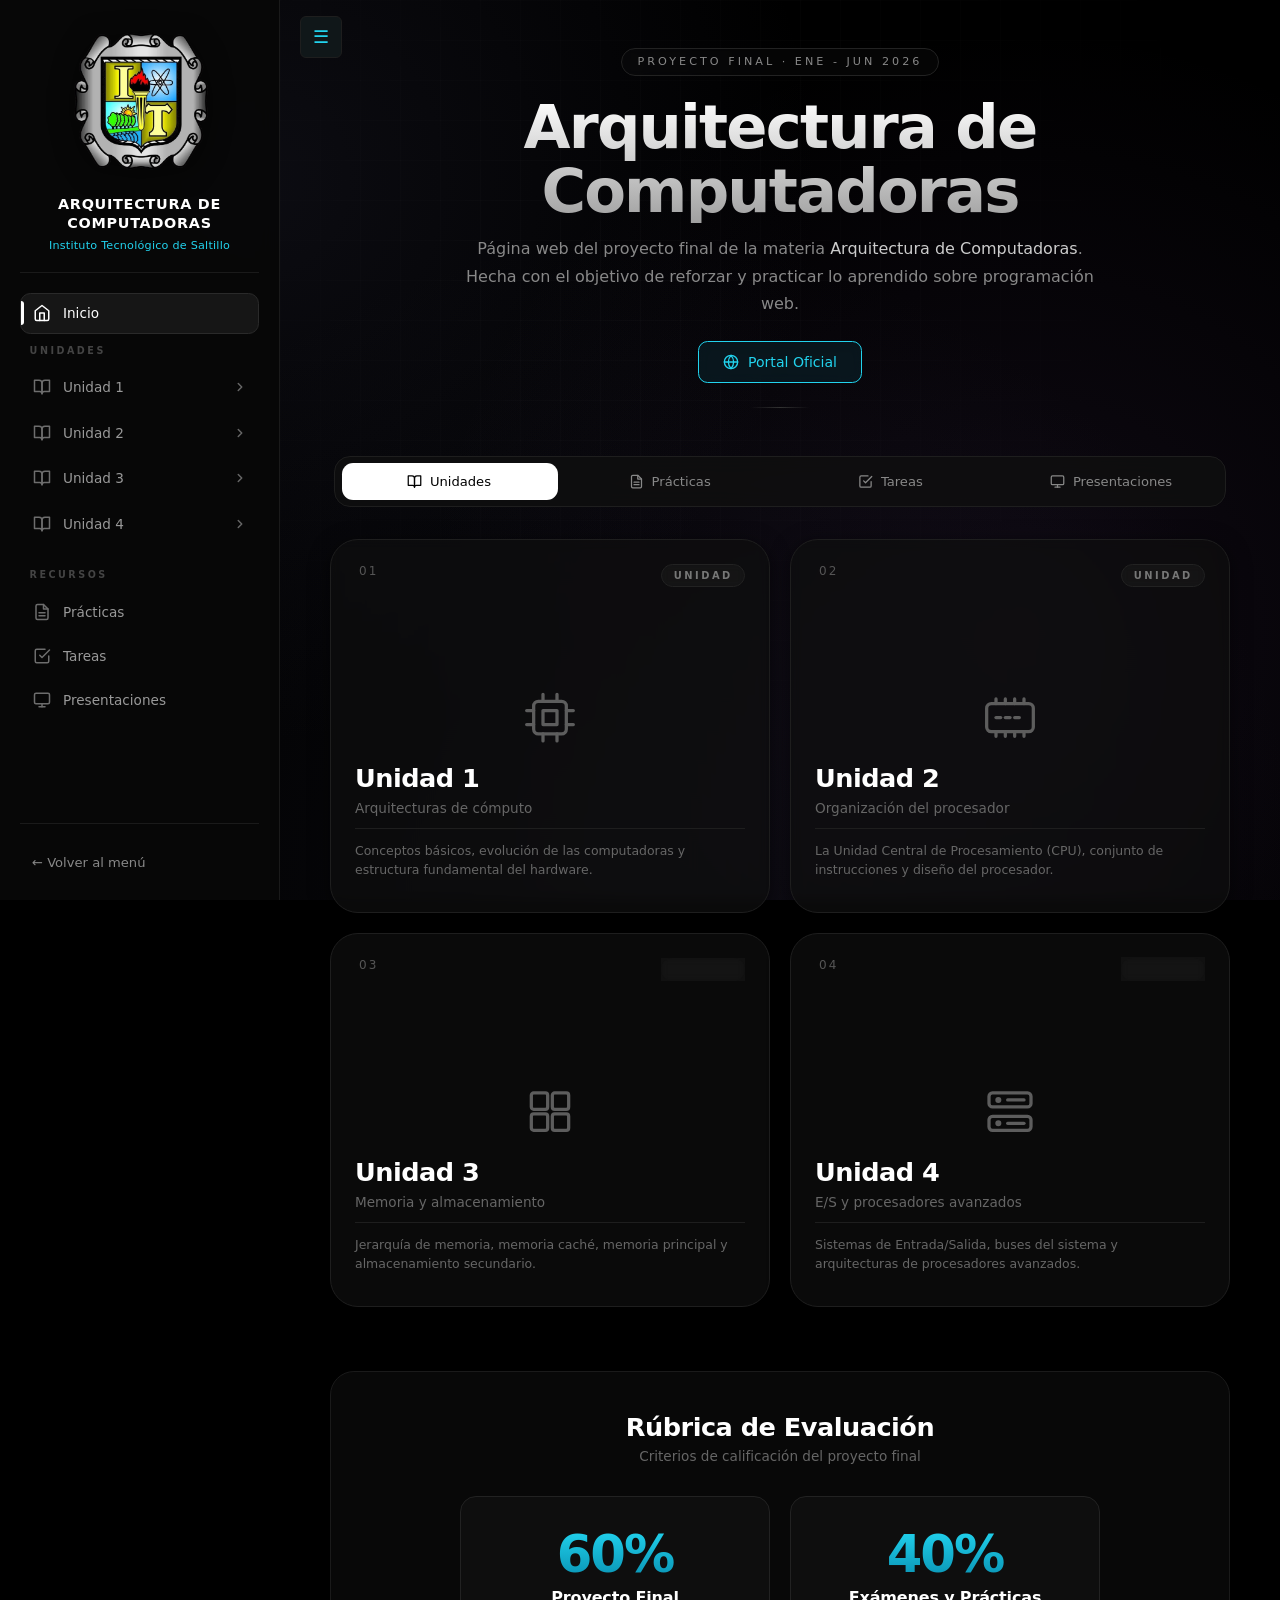
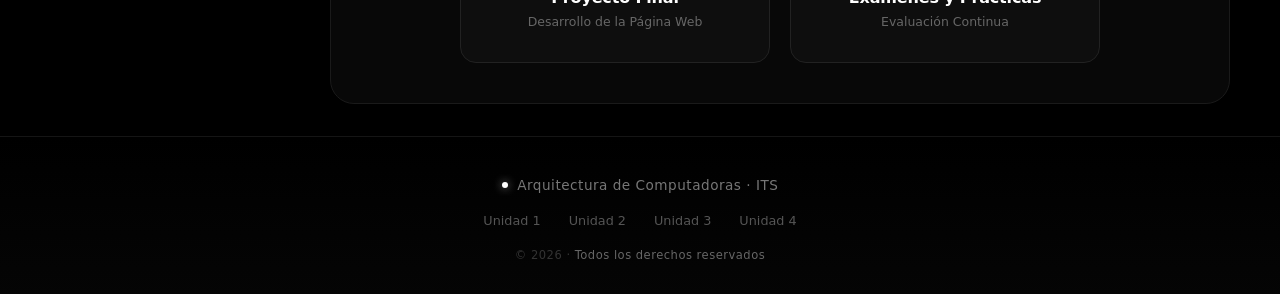
==== commit c3ce16f1: "Reacomo, detalles de la pagina y agrego de la unidades restantes" ====
--- a/index.html
+++ b/index.html
@@ -39,7 +39,7 @@
             </span>
             <span class="nav-text">Unidad 1</span>
           </a>
-          <button class="nav-chevron" data-toggle="unidad1" aria-label="Desplegar Unidad 1">
+          <button class="nav-chevron" data-toggle="unidad1" aria-label="Desplegar Unidad 1" aria-expanded="false">
             <svg xmlns="http://www.w3.org/2000/svg" viewBox="0 0 24 24" fill="none" stroke="currentColor" stroke-width="2.5" stroke-linecap="round" stroke-linejoin="round"><polyline points="9 18 15 12 9 6"/></svg>
           </button>
         </div>
@@ -81,7 +81,7 @@
             </span>
             <span class="nav-text">Unidad 2</span>
           </a>
-          <button class="nav-chevron" data-toggle="unidad2" aria-label="Desplegar Unidad 2">
+          <button class="nav-chevron" data-toggle="unidad2" aria-label="Desplegar Unidad 2" aria-expanded="false">
             <svg xmlns="http://www.w3.org/2000/svg" viewBox="0 0 24 24" fill="none" stroke="currentColor" stroke-width="2.5" stroke-linecap="round" stroke-linejoin="round"><polyline points="9 18 15 12 9 6"/></svg>
           </button>
         </div>
@@ -101,7 +101,7 @@
         </div>
       </div>
 
-      <div class="nav-group">
+      <div class="nav-group" data-group="unidad3">
         <div class="nav-item nav-item-header">
           <a href="unidad3.html" class="nav-main-link">
             <span class="nav-icon">
@@ -109,10 +109,33 @@
             </span>
             <span class="nav-text">Unidad 3</span>
           </a>
-        </div>
-      </div>
-
-      <div class="nav-group">
+          <button class="nav-chevron" data-toggle="unidad3" aria-label="Desplegar Unidad 3" aria-expanded="false">
+            <svg xmlns="http://www.w3.org/2000/svg" viewBox="0 0 24 24" fill="none" stroke="currentColor" stroke-width="2.5" stroke-linecap="round" stroke-linejoin="round"><polyline points="9 18 15 12 9 6"/></svg>
+          </button>
+        </div>
+        <div class="nav-submenu" data-submenu="unidad3">
+          <a href="unidad3.html#tema-3-0"><span class="sub-num">03</span> Periféricos y ambientes de servicio</a>
+          <a href="unidad3.html#tema-3-1"><span class="sub-num">3.1</span> Chipset (conjunto de chips)</a>
+          <a href="unidad3.html#tema-3-1-1"><span class="sub-num">3.1.1</span> Unidad Central de Procesamiento (CPU)</a>
+          <a href="unidad3.html#tema-3-1-2"><span class="sub-num">3.1.2</span> Controlador del bus</a>
+          <a href="unidad3.html#tema-3-1-3"><span class="sub-num">3.1.3</span> Puertos de Entrada/Salida (E/S)</a>
+          <a href="unidad3.html#tema-3-1-4"><span class="sub-num">3.1.4</span> Controlador de interrupciones</a>
+          <a href="unidad3.html#tema-3-1-5"><span class="sub-num">3.1.5</span> Controlador de acceso directo a memoria (DMA)</a>
+          <a href="unidad3.html#tema-3-1-6"><span class="sub-num">3.1.6</span> Circuitos de temporizador</a>
+          <a href="unidad3.html#tema-3-1-7"><span class="sub-num">3.1.7</span> Circuitos de control</a>
+          <a href="unidad3.html#tema-3-1-8"><span class="sub-num">3.1.8</span> Controladores de video</a>
+          <a href="unidad3.html#tema-3-2"><span class="sub-num">3.2</span> Aplicaciones</a>
+          <a href="unidad3.html#tema-3-2-1"><span class="sub-num">3.2.1</span> Entrada / Salida</a>
+          <a href="unidad3.html#tema-3-2-2"><span class="sub-num">3.2.2</span> Almacenamiento</a>
+          <a href="unidad3.html#tema-3-2-3"><span class="sub-num">3.2.3</span> Fuentes de alimentación</a>
+          <a href="unidad3.html#tema-3-3"><span class="sub-num">3.3</span> Ambientes de servicio</a>
+          <a href="unidad3.html#tema-3-3-1"><span class="sub-num">3.3.1</span> Negocios</a>
+          <a href="unidad3.html#tema-3-3-2"><span class="sub-num">3.3.2</span> Industria</a>
+          <a href="unidad3.html#tema-3-3-3"><span class="sub-num">3.3.3</span> Comercio electrónico</a>
+        </div>
+      </div>
+
+      <div class="nav-group" data-group="unidad4">
         <div class="nav-item nav-item-header">
           <a href="unidad4.html" class="nav-main-link">
             <span class="nav-icon">
@@ -120,6 +143,45 @@
             </span>
             <span class="nav-text">Unidad 4</span>
           </a>
+          <button class="nav-chevron" data-toggle="unidad4" aria-label="Desplegar Unidad 4" aria-expanded="false">
+            <svg xmlns="http://www.w3.org/2000/svg" viewBox="0 0 24 24" fill="none" stroke="currentColor" stroke-width="2.5" stroke-linecap="round" stroke-linejoin="round"><polyline points="9 18 15 12 9 6"/></svg>
+          </button>
+        </div>
+        <div class="nav-submenu" data-submenu="unidad4">
+          <a href="unidad4.html#tema-4-0"><span class="sub-num">04</span> Procesamiento paralelo</a>
+          <a href="unidad4.html#tema-4-1"><span class="sub-num">4.1</span> Aspectos básicos de la computación paralela</a>
+          <a href="unidad4.html#tema-4-1-1"><span class="sub-num">4.1.1</span> Objetivos del procesamiento paralelo</a>
+          <a href="unidad4.html#tema-4-1-2"><span class="sub-num">4.1.2</span> Paralelismo de datos</a>
+          <a href="unidad4.html#tema-4-1-3"><span class="sub-num">4.1.3</span> Paralelismo de tareas</a>
+          <a href="unidad4.html#tema-4-1-4"><span class="sub-num">4.1.4</span> Ventajas y desventajas</a>
+          <a href="unidad4.html#tema-4-2"><span class="sub-num">4.2</span> Tipos de computación paralela</a>
+          <a href="unidad4.html#tema-4-2-1"><span class="sub-num">4.2.1</span> Taxonomía de Flynn</a>
+          <a href="unidad4.html#tema-4-sisd"><span class="sub-num">SISD</span> Single Instruction, Single Data</a>
+          <a href="unidad4.html#tema-4-simd"><span class="sub-num">SIMD</span> Single Instruction, Multiple Data</a>
+          <a href="unidad4.html#tema-4-misd"><span class="sub-num">MISD</span> Multiple Instruction, Single Data</a>
+          <a href="unidad4.html#tema-4-mimd"><span class="sub-num">MIMD</span> Multiple Instruction, Multiple Data</a>
+          <a href="unidad4.html#tema-4-2-2"><span class="sub-num">4.2.2</span> Arquitectura secuencial</a>
+          <a href="unidad4.html#tema-4-secuencial"><span class="sub-num">4.2.2</span> Funcionamiento secuencial</a>
+          <a href="unidad4.html#tema-4-limitaciones"><span class="sub-num">4.2.2</span> Limitaciones</a>
+          <a href="unidad4.html#tema-4-2-3"><span class="sub-num">4.2.3</span> Organización de direcciones de memoria</a>
+          <a href="unidad4.html#tema-4-memoria-compartida"><span class="sub-num">4.2.3</span> Memoria compartida</a>
+          <a href="unidad4.html#tema-4-memoria-distribuida"><span class="sub-num">4.2.3</span> Memoria distribuida</a>
+          <a href="unidad4.html#tema-4-3"><span class="sub-num">4.3</span> Sistemas de memoria compartida</a>
+          <a href="unidad4.html#tema-4-3-1"><span class="sub-num">4.3.1</span> Ventajas y desventajas</a>
+          <a href="unidad4.html#tema-4-3-2"><span class="sub-num">4.3.2</span> Redes de interconexión dinámica</a>
+          <a href="unidad4.html#tema-4-medio-compartido"><span class="sub-num">4.3.2</span> Medio compartido</a>
+          <a href="unidad4.html#tema-4-redes-conmutadas"><span class="sub-num">4.3.2</span> Redes conmutadas</a>
+          <a href="unidad4.html#tema-4-4"><span class="sub-num">4.4</span> Sistemas de memoria distribuida</a>
+          <a href="unidad4.html#tema-4-4-1"><span class="sub-num">4.4.1</span> Comunicación entre procesadores</a>
+          <a href="unidad4.html#tema-4-4-2"><span class="sub-num">4.4.2</span> Ventajas y desventajas</a>
+          <a href="unidad4.html#tema-4-4-3"><span class="sub-num">4.4.3</span> Redes de interconexión estáticas</a>
+          <a href="unidad4.html#tema-4-malla"><span class="sub-num">4.4.3</span> Topología en malla</a>
+          <a href="unidad4.html#tema-4-anillo"><span class="sub-num">4.4.3</span> Topología en anillo</a>
+          <a href="unidad4.html#tema-4-hipercubo"><span class="sub-num">4.4.3</span> Topología hipercubo</a>
+          <a href="unidad4.html#tema-4-5"><span class="sub-num">4.5</span> Casos para estudio</a>
+          <a href="unidad4.html#tema-4-5-1"><span class="sub-num">4.5.1</span> Multiprocesadores</a>
+          <a href="unidad4.html#tema-4-5-2"><span class="sub-num">4.5.2</span> Multicomputadores</a>
+          <a href="unidad4.html#tema-4-5-3"><span class="sub-num">4.5.3</span> Redes de interconexión</a>
         </div>
       </div>
 
--- a/styles.css
+++ b/styles.css
@@ -98,7 +98,7 @@
 
 .sidebar-header p {
   font-size: 0.7rem;
-  color: #666;
+  color: #22d3ee;
   font-weight: 300;
   letter-spacing: 0.02em;
 }
@@ -178,25 +178,23 @@
 
 /* Toggle sidebar */
 .sidebar-toggle {
-  position: fixed; top: 1.25rem; left: 1.25rem;
+  position: fixed; top: 1rem; left: 1rem;
   z-index: 200;
+  display: grid;
   width: 42px; height: 42px;
-  border-radius: 0.85rem;
-  background: rgba(15, 15, 15, 0.9);
-  border: 1px solid #222;
-  color: #ccc;
-  display: flex; align-items: center; justify-content: center;
+  place-items: center;
+  border-radius: 6px;
+  background: #101719;
+  border: 1px solid #1e1e1e;
+  color: #22d3ee;
   cursor: pointer;
-  backdrop-filter: blur(8px);
-  transition: all 0.25s ease;
-  font-size: 1.1rem;
+  transition: background 0.2s ease, border-color 0.2s ease;
+  font-size: 1.15rem;
 }
 
 .sidebar-toggle:hover {
   background: #1a1a1a;
   border-color: #444;
-  color: #fff;
-  transform: scale(1.05);
 }
 
 /* Overlay */
@@ -859,7 +857,7 @@
 }
 
 .nav-submenu.open {
-  max-height: 1500px;
+  max-height: 3000px;
   opacity: 1;
   margin-top: 0.2rem;
   margin-bottom: 0.4rem;
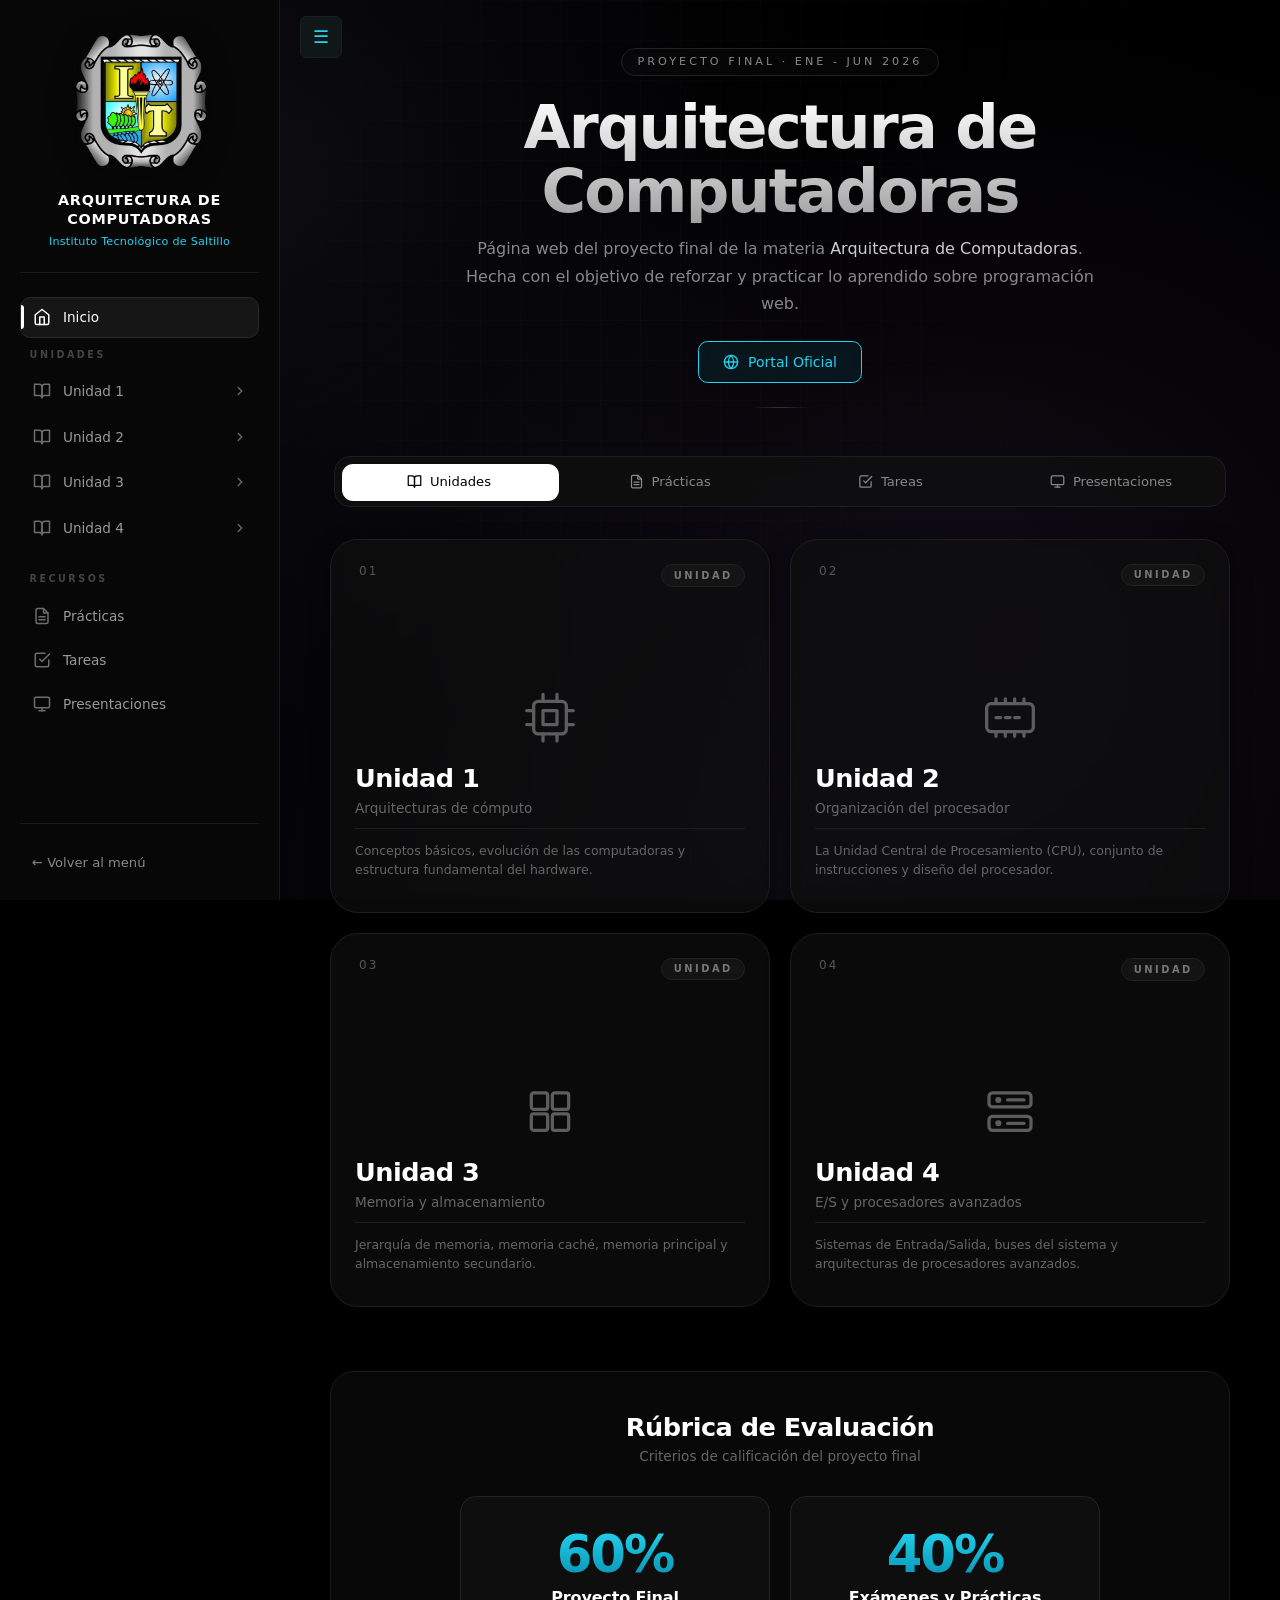
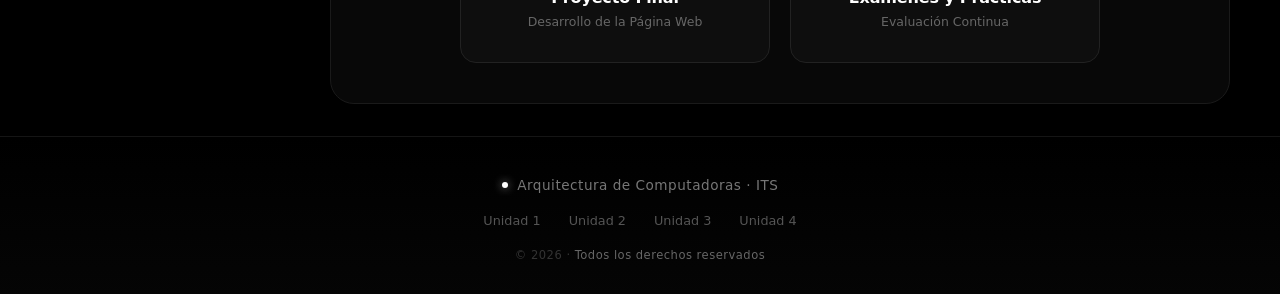
==== commit 892d03c0: "Agregar favicon en todas las páginas" ====
--- a/index.html
+++ b/index.html
@@ -4,6 +4,12 @@
   <meta charset="UTF-8">
   <meta name="viewport" content="width=device-width, initial-scale=1.0">
   <title>Arquitectura de Computadoras · ITS</title>
+  <link rel="icon" type="image/png" href="favicon-96x96.png" sizes="96x96">
+  <link rel="icon" type="image/svg+xml" href="favicon.svg">
+  <link rel="shortcut icon" href="favicon.ico">
+  <link rel="apple-touch-icon" sizes="180x180" href="apple-touch-icon.png">
+  <meta name="apple-mobile-web-app-title" content="Arquitectura">
+  <link rel="manifest" href="site.webmanifest">
   <link rel="stylesheet" href="styles.css">
 </head>
 <body>
--- a/styles.css
+++ b/styles.css
@@ -61,7 +61,6 @@
 .sidebar::-webkit-scrollbar-thumb { background: #222; border-radius: 3px; }
 .sidebar::-webkit-scrollbar-thumb:hover { background: #333; }
 
-/* Encabezado del sidebar */
 .sidebar-header {
   text-align: center;
   margin-bottom: 1.5rem;
@@ -70,24 +69,24 @@
 }
 
 .sidebar-logo-wrap {
-  background: #fff;
-  border-radius: 0.75rem;
-  padding: 0.6rem;
-  display: inline-block;
+  background: transparent;
+  padding: 0;
+  border-radius: 0;
+  max-width: 150px;
   margin-bottom: 1rem;
-  width: 100%;
-  max-width: 200px;
+  margin-left: auto;
+  margin-right: auto;
 }
 
 .sidebar-logo {
   width: 100%;
   height: auto;
   display: block;
-  border-radius: 0.4rem;
+  filter: drop-shadow(0 4px 12px rgba(0, 0, 0, 0.5));
 }
 
 .sidebar-header h2 {
-  font-size: 0.95rem;
+  font-size: 0.9rem;
   font-weight: 700;
   letter-spacing: 0.05em;
   color: #fff;
@@ -103,7 +102,6 @@
   letter-spacing: 0.02em;
 }
 
-/* Navegación */
 .sidebar-nav { display: flex; flex-direction: column; gap: 0.2rem; flex: 1; }
 
 .sidebar-nav .nav-section {
@@ -119,7 +117,6 @@
 
 .sidebar-nav .nav-section:first-of-type { margin-top: 0.5rem; }
 
-/* Items de navegación */
 .nav-item {
   display: flex;
   align-items: center;
@@ -150,10 +147,8 @@
 .nav-item.active::before {
   content: "";
   position: absolute;
-  left: 0;
-  top: 20%;
-  height: 60%;
-  width: 3px;
+  left: 0; top: 20%;
+  height: 60%; width: 3px;
   background: #fff;
   border-radius: 0 3px 3px 0;
 }
@@ -162,8 +157,7 @@
   display: inline-flex;
   align-items: center;
   justify-content: center;
-  width: 18px;
-  height: 18px;
+  width: 18px; height: 18px;
   flex-shrink: 0;
   opacity: 0.7;
   transition: opacity 0.2s;
@@ -176,7 +170,6 @@
 
 .nav-text { flex: 1; }
 
-/* Toggle sidebar */
 .sidebar-toggle {
   position: fixed; top: 1rem; left: 1rem;
   z-index: 200;
@@ -197,7 +190,6 @@
   border-color: #444;
 }
 
-/* Overlay */
 .sidebar-overlay {
   position: fixed; inset: 0;
   background: rgba(0, 0, 0, 0.6);
@@ -210,7 +202,6 @@
 
 .sidebar-overlay.active { opacity: 1; pointer-events: auto; }
 
-/* Sidebar footer */
 .sidebar-footer {
   margin-top: 1.5rem;
   padding-top: 1.25rem;
@@ -234,6 +225,150 @@
   color: #fff;
 }
 
+/* ===== GRUPOS DE NAVEGACIÓN (ACORDEÓN) ===== */
+.nav-group {
+  display: flex;
+  flex-direction: column;
+  gap: 0.1rem;
+}
+
+.nav-item-header {
+  display: flex;
+  align-items: center;
+  gap: 0.75rem;
+  padding: 0;
+  border: none;
+  background: transparent;
+  color: inherit;
+  width: 100%;
+  font-family: inherit;
+}
+
+.nav-item-header .nav-main-link {
+  display: flex;
+  align-items: center;
+  gap: 0.75rem;
+  flex: 1;
+  padding: 0.65rem 0.6rem 0.65rem 0.75rem;
+  color: #999;
+  text-decoration: none;
+  font-size: 0.85rem;
+  border-radius: 0.65rem 0 0 0.65rem;
+  transition: all 0.2s ease;
+  border: 1px solid transparent;
+  border-right: none;
+}
+
+.nav-item-header .nav-main-link:hover {
+  background: rgba(255, 255, 255, 0.04);
+  color: #fff;
+  border-color: #222;
+}
+
+.nav-item-header.active .nav-main-link {
+  background: rgba(255, 255, 255, 0.06);
+  color: #fff;
+  border-color: #2a2a2a;
+}
+
+.nav-item-header.active .nav-main-link::before {
+  content: "";
+  position: absolute;
+  left: 0; top: 20%;
+  height: 60%; width: 3px;
+  background: #fff;
+  border-radius: 0 3px 3px 0;
+}
+
+.nav-chevron {
+  display: flex;
+  align-items: center;
+  justify-content: center;
+  padding: 0.65rem 0.7rem;
+  margin-left: -0.1rem;
+  background: transparent;
+  border: 1px solid transparent;
+  border-left: none;
+  border-radius: 0 0.65rem 0.65rem 0;
+  color: #666;
+  cursor: pointer;
+  transition: all 0.2s ease;
+  font-family: inherit;
+  flex-shrink: 0;
+}
+
+.nav-chevron:hover {
+  background: rgba(255, 255, 255, 0.04);
+  color: #fff;
+  border-color: #222;
+}
+
+.nav-chevron svg {
+  width: 14px;
+  height: 14px;
+  transition: transform 0.3s cubic-bezier(0.2, 0.8, 0.2, 1);
+}
+
+.nav-chevron.open svg {
+  transform: rotate(90deg);
+}
+
+.nav-submenu {
+  max-height: 0;
+  overflow: hidden;
+  transition: max-height 0.35s cubic-bezier(0.2, 0.8, 0.2, 1),
+              opacity 0.3s ease,
+              margin 0.3s ease;
+  display: flex;
+  flex-direction: column;
+  gap: 0.05rem;
+  opacity: 0;
+  margin-left: 0.75rem;
+  padding-left: 0.75rem;
+  border-left: 1px solid #1a1a1a;
+}
+
+.nav-submenu.open {
+  max-height: 3000px;
+  opacity: 1;
+  margin-top: 0.2rem;
+  margin-bottom: 0.4rem;
+}
+
+.nav-submenu a {
+  display: flex;
+  align-items: flex-start;
+  gap: 0.55rem;
+  padding: 0.4rem 0.6rem;
+  border-radius: 0.4rem;
+  color: #777;
+  text-decoration: none;
+  font-size: 0.76rem;
+  line-height: 1.4;
+  transition: all 0.2s ease;
+  border: 1px solid transparent;
+}
+
+.nav-submenu a:hover {
+  background: rgba(255, 255, 255, 0.04);
+  color: #fff;
+  border-color: #222;
+}
+
+.nav-submenu a .sub-num {
+  font-size: 0.66rem;
+  color: #555;
+  font-weight: 600;
+  min-width: 42px;
+  flex-shrink: 0;
+  padding-top: 1px;
+  letter-spacing: 0.02em;
+}
+
+.nav-submenu a:hover .sub-num {
+  color: #aaa;
+}
+
 /* ===== CONTENIDO ===== */
 .main-content {
   flex: 1;
@@ -245,7 +380,6 @@
   min-height: 100vh;
 }
 
-/* Hero */
 .page-header {
   text-align: center;
   margin-bottom: 3rem;
@@ -354,7 +488,6 @@
 .tab.active { color: #000; }
 .tab svg { flex-shrink: 0; width: 15px; height: 15px; }
 
-/* Paneles */
 .tab-content-wrapper {
   max-width: 900px;
   width: 100%;
@@ -473,6 +606,162 @@
 }
 
 .menu-card:hover .bar { width: 100%; }
+
+.menu-card .card-icon {
+  position: absolute;
+  top: 50%; left: 50%;
+  transform: translate(-50%, -65%);
+  width: 56px; height: 56px;
+  color: #666;
+  opacity: 0.9;
+  transition: all 0.4s cubic-bezier(0.2, 0.8, 0.2, 1);
+  pointer-events: none;
+}
+
+.menu-card .card-icon svg { width: 100%; height: 100%; }
+
+.menu-card:hover .card-icon {
+  color: #fff;
+  transform: translate(-50%, -70%) scale(1.1);
+  opacity: 1;
+  filter: drop-shadow(0 4px 16px rgba(255, 255, 255, 0.15));
+}
+
+.menu-card .card-desc {
+  font-size: 0.78rem;
+  color: #666;
+  font-weight: 300;
+  line-height: 1.55;
+  margin-top: 0.75rem;
+  padding-top: 0.75rem;
+  border-top: 1px solid #1e1e1e;
+  transition: color 0.3s, border-color 0.3s;
+  max-width: 100%;
+}
+
+.menu-card:hover .card-desc {
+  color: #999;
+  border-top-color: #2a2a2a;
+}
+
+/* ===== BOTONES HERO ===== */
+.hero-actions {
+  display: flex;
+  gap: 0.85rem;
+  justify-content: center;
+  flex-wrap: wrap;
+  margin-bottom: 0.5rem;
+}
+
+.hero-btn {
+  display: inline-flex;
+  align-items: center;
+  gap: 0.55rem;
+  padding: 0.75rem 1.5rem;
+  border-radius: 0.6rem;
+  font-size: 0.88rem;
+  font-weight: 500;
+  text-decoration: none;
+  border: 1px solid #22d3ee;
+  color: #22d3ee;
+  background: rgba(34, 211, 238, 0.08);
+  transition: all 0.25s ease;
+  backdrop-filter: blur(6px);
+}
+
+.hero-btn:hover {
+  background: rgba(34, 211, 238, 0.16);
+  border-color: #67e8f9;
+  color: #67e8f9;
+  transform: translateY(-2px);
+  box-shadow: 0 8px 24px rgba(34, 211, 238, 0.2);
+}
+
+.hero-btn svg { flex-shrink: 0; }
+
+/* ===== RÚBRICA ===== */
+.rubrica-section {
+  max-width: 900px;
+  width: 100%;
+  margin: 4rem auto 0;
+  padding: 2.5rem 2rem;
+  background: rgba(12, 12, 12, 0.7);
+  border: 1px solid #1a1a1a;
+  border-radius: 1.5rem;
+  backdrop-filter: blur(6px);
+  animation: fadeInUp 0.9s ease-out;
+}
+
+.rubrica-header {
+  text-align: center;
+  margin-bottom: 2rem;
+}
+
+.rubrica-header h2 {
+  font-size: 1.6rem;
+  font-weight: 700;
+  color: #fff;
+  letter-spacing: -0.02em;
+  margin-bottom: 0.4rem;
+}
+
+.rubrica-header p {
+  font-size: 0.85rem;
+  color: #666;
+  font-weight: 300;
+}
+
+.rubrica-grid {
+  display: grid;
+  grid-template-columns: 1fr 1fr;
+  gap: 1.25rem;
+  max-width: 640px;
+  margin: 0 auto;
+}
+
+.rubrica-card {
+  text-align: center;
+  padding: 2rem 1.25rem;
+  background: rgba(15, 15, 15, 0.8);
+  border: 1px solid #222;
+  border-radius: 1rem;
+  transition: all 0.3s ease;
+}
+
+.rubrica-card:hover {
+  border-color: #333;
+  background: rgba(20, 20, 20, 0.9);
+  transform: translateY(-4px);
+  box-shadow: 0 12px 32px rgba(0, 0, 0, 0.6);
+}
+
+.rubrica-num {
+  display: block;
+  font-size: 3.2rem;
+  font-weight: 700;
+  letter-spacing: -0.04em;
+  background: linear-gradient(180deg, #22d3ee 0%, #0891b2 100%);
+  -webkit-background-clip: text;
+  background-clip: text;
+  -webkit-text-fill-color: transparent;
+  margin-bottom: 0.5rem;
+  line-height: 1;
+}
+
+.rubrica-card h3 {
+  font-size: 1rem;
+  font-weight: 600;
+  color: #fff;
+  margin-bottom: 0.35rem;
+  letter-spacing: -0.01em;
+}
+
+.rubrica-card p {
+  font-size: 0.78rem;
+  color: #666;
+  font-weight: 300;
+  line-height: 1.4;
+}
 
 /* ===== FOOTER ===== */
 .site-footer {
@@ -671,7 +960,11 @@
   to { opacity: 1; transform: translateY(0); }
 }
 
-/* ===== RESPONSIVE ===== */
+/* =====================================================
+   RESPONSIVE
+===================================================== */
+
+/* Escritorio */
 @media (min-width: 1024px) {
   .sidebar { transform: translateX(0); }
   .sidebar-toggle { left: 300px; }
@@ -685,16 +978,33 @@
   body.sidebar-hidden .sidebar-toggle { left: 1.25rem; }
 }
 
+/* Tablet y móvil grande: tabs en 2x2 */
 @media (max-width: 700px) {
-  .tabs { grid-template-columns: repeat(2, 1fr); gap: 0.35rem; }
+  .tabs {
+    grid-template-columns: repeat(2, 1fr);
+    gap: 0.4rem;
+    padding: 0.4rem;
+  }
   .tab-indicator {
-    width: calc((100% - 1.05rem) / 2);
-    height: calc((100% - 1.05rem) / 2);
+    top: 0.4rem;
+    left: 0.4rem;
+    width: calc((100% - 1.2rem) / 2);
+    height: calc((100% - 1.2rem) / 2);
   }
-  .tab { font-size: 0.75rem; padding: 0.6rem 0.3rem; }
-  .tab svg { width: 13px; height: 13px; }
-}
-
+  .tab {
+    font-size: 0.78rem;
+    padding: 0.75rem 0.5rem;
+    gap: 0.4rem;
+    white-space: nowrap;
+  }
+  .tab svg {
+    width: 14px;
+    height: 14px;
+    flex-shrink: 0;
+  }
+}
+
+/* Móvil */
 @media (max-width: 600px) {
   .main-content { padding: 4.5rem 1rem 1.5rem; }
   .page-header { margin-bottom: 2.5rem; }
@@ -706,367 +1016,6 @@
     border-radius: 1.5rem;
   }
   .menu-card h2 { font-size: 1.4rem; }
-  .site-footer { padding: 2rem 1rem 1.5rem; }
-  .footer-links { gap: 1.25rem; }
-  .hero-subtitle { font-size: 0.9rem; padding: 0 0.5rem; }
-  .tema.tema-sub { margin-left: 1rem; }
-  .tema.tema-sub2 { margin-left: 2rem; }
-  .tema { padding: 1.5rem 1.25rem; }
-}
-
-@media (max-width: 400px) {
-  .tab span { display: none; }
-  .tab { padding: 0.7rem 0.4rem; }
-  .tab svg { width: 16px; height: 16px; }
-}
-/* =====================================================
-   LOGO SIN FONDO + GRUPOS DE NAVEGACIÓN (ACORDEÓN)
-===================================================== */
-
-/* Logo sin fondo blanco */
-.sidebar-logo-wrap {
-  background: transparent;
-  padding: 0;
-  border-radius: 0;
-  max-width: 150px;
-  margin-bottom: 1rem;
-}
-
-.sidebar-logo {
-  width: 100%;
-  height: auto;
-  display: block;
-  filter: drop-shadow(0 4px 12px rgba(0, 0, 0, 0.5));
-}
-
-/* Header del sidebar más compacto */
-.sidebar-header {
-  padding-bottom: 1.25rem;
-  margin-bottom: 1.25rem;
-}
-
-.sidebar-header h2 {
-  font-size: 0.9rem;
-}
-
-/* Grupos de navegación (acordeón) */
-.nav-group {
-  display: flex;
-  flex-direction: column;
-  gap: 0.1rem;
-}
-
-.nav-item-header {
-  display: flex;
-  align-items: center;
-  gap: 0.75rem;
-  padding: 0;
-  border: none;
-  background: transparent;
-  color: inherit;
-  width: 100%;
-  font-family: inherit;
-}
-
-.nav-item-header .nav-main-link {
-  display: flex;
-  align-items: center;
-  gap: 0.75rem;
-  flex: 1;
-  padding: 0.65rem 0.6rem 0.65rem 0.75rem;
-  color: #999;
-  text-decoration: none;
-  font-size: 0.85rem;
-  border-radius: 0.65rem 0 0 0.65rem;
-  transition: all 0.2s ease;
-  border: 1px solid transparent;
-  border-right: none;
-}
-
-.nav-item-header .nav-main-link:hover {
-  background: rgba(255, 255, 255, 0.04);
-  color: #fff;
-  border-color: #222;
-}
-
-.nav-item-header.active .nav-main-link {
-  background: rgba(255, 255, 255, 0.06);
-  color: #fff;
-  border-color: #2a2a2a;
-}
-
-.nav-item-header.active .nav-main-link::before {
-  content: "";
-  position: absolute;
-  left: 0;
-  top: 20%;
-  height: 60%;
-  width: 3px;
-  background: #fff;
-  border-radius: 0 3px 3px 0;
-}
-
-/* Chevron (flechita) */
-.nav-chevron {
-  display: flex;
-  align-items: center;
-  justify-content: center;
-  padding: 0.65rem 0.7rem;
-  margin-left: -0.1rem;
-  background: transparent;
-  border: 1px solid transparent;
-  border-left: none;
-  border-radius: 0 0.65rem 0.65rem 0;
-  color: #666;
-  cursor: pointer;
-  transition: all 0.2s ease;
-  font-family: inherit;
-  flex-shrink: 0;
-}
-
-.nav-chevron:hover {
-  background: rgba(255, 255, 255, 0.04);
-  color: #fff;
-  border-color: #222;
-}
-
-.nav-chevron svg {
-  width: 14px;
-  height: 14px;
-  transition: transform 0.3s cubic-bezier(0.2, 0.8, 0.2, 1);
-}
-
-.nav-chevron.open svg {
-  transform: rotate(90deg);
-}
-
-/* Submenu (acordeón) */
-.nav-submenu {
-  max-height: 0;
-  overflow: hidden;
-  transition: max-height 0.35s cubic-bezier(0.2, 0.8, 0.2, 1),
-              opacity 0.3s ease,
-              margin 0.3s ease;
-  display: flex;
-  flex-direction: column;
-  gap: 0.05rem;
-  opacity: 0;
-  margin-left: 0.75rem;
-  padding-left: 0.75rem;
-  border-left: 1px solid #1a1a1a;
-}
-
-.nav-submenu.open {
-  max-height: 3000px;
-  opacity: 1;
-  margin-top: 0.2rem;
-  margin-bottom: 0.4rem;
-}
-
-.nav-submenu a {
-  display: flex;
-  align-items: flex-start;
-  gap: 0.55rem;
-  padding: 0.4rem 0.6rem;
-  border-radius: 0.4rem;
-  color: #777;
-  text-decoration: none;
-  font-size: 0.76rem;
-  line-height: 1.4;
-  transition: all 0.2s ease;
-  border: 1px solid transparent;
-}
-
-.nav-submenu a:hover {
-  background: rgba(255, 255, 255, 0.04);
-  color: #fff;
-  border-color: #222;
-}
-
-.nav-submenu a .sub-num {
-  font-size: 0.66rem;
-  color: #555;
-  font-weight: 600;
-  min-width: 42px;
-  flex-shrink: 0;
-  padding-top: 1px;
-  letter-spacing: 0.02em;
-}
-
-.nav-submenu a:hover .sub-num {
-  color: #aaa;
-}
-.menu-card .card-icon {
-  position: absolute;
-  top: 50%;
-  left: 50%;
-  transform: translate(-50%, -65%);
-  width: 56px;
-  height: 56px;
-  color: #666;
-  opacity: 0.9;
-  transition: all 0.4s cubic-bezier(0.2, 0.8, 0.2, 1);
-  pointer-events: none;
-}
-
-.menu-card .card-icon svg {
-  width: 100%;
-  height: 100%;
-}
-
-.menu-card:hover .card-icon {
-  color: #fff;
-  transform: translate(-50%, -70%) scale(1.1);
-  opacity: 1;
-  filter: drop-shadow(0 4px 16px rgba(255, 255, 255, 0.15));
-}
-
-.menu-card .card-desc {
-  font-size: 0.78rem;
-  color: #666;
-  font-weight: 300;
-  line-height: 1.55;
-  margin-top: 0.75rem;
-  padding-top: 0.75rem;
-  border-top: 1px solid #1e1e1e;
-  transition: color 0.3s, border-color 0.3s;
-  max-width: 100%;
-}
-
-.menu-card:hover .card-desc {
-  color: #999;
-  border-top-color: #2a2a2a;
-}
-
-/* =====================================================
-   BOTÓN PORTAL OFICIAL
-===================================================== */
-.hero-actions {
-  display: flex;
-  gap: 0.85rem;
-  justify-content: center;
-  flex-wrap: wrap;
-  margin-bottom: 0.5rem;
-}
-
-.hero-btn {
-  display: inline-flex;
-  align-items: center;
-  gap: 0.55rem;
-  padding: 0.75rem 1.5rem;
-  border-radius: 0.6rem;
-  font-size: 0.88rem;
-  font-weight: 500;
-  text-decoration: none;
-  border: 1px solid #22d3ee;
-  color: #22d3ee;
-  background: rgba(34, 211, 238, 0.08);
-  transition: all 0.25s ease;
-  backdrop-filter: blur(6px);
-}
-
-.hero-btn:hover {
-  background: rgba(34, 211, 238, 0.16);
-  border-color: #67e8f9;
-  color: #67e8f9;
-  transform: translateY(-2px);
-  box-shadow: 0 8px 24px rgba(34, 211, 238, 0.2);
-}
-
-.hero-btn svg {
-  flex-shrink: 0;
-}
-
-/* =====================================================
-   RÚBRICA DE EVALUACIÓN
-===================================================== */
-.rubrica-section {
-  max-width: 900px;
-  width: 100%;
-  margin: 4rem auto 0;
-  padding: 2.5rem 2rem;
-  background: rgba(12, 12, 12, 0.7);
-  border: 1px solid #1a1a1a;
-  border-radius: 1.5rem;
-  backdrop-filter: blur(6px);
-  animation: fadeInUp 0.9s ease-out;
-}
-
-.rubrica-header {
-  text-align: center;
-  margin-bottom: 2rem;
-}
-
-.rubrica-header h2 {
-  font-size: 1.6rem;
-  font-weight: 700;
-  color: #fff;
-  letter-spacing: -0.02em;
-  margin-bottom: 0.4rem;
-}
-
-.rubrica-header p {
-  font-size: 0.85rem;
-  color: #666;
-  font-weight: 300;
-}
-
-.rubrica-grid {
-  display: grid;
-  grid-template-columns: 1fr 1fr;
-  gap: 1.25rem;
-  max-width: 640px;
-  margin: 0 auto;
-}
-
-.rubrica-card {
-  text-align: center;
-  padding: 2rem 1.25rem;
-  background: rgba(15, 15, 15, 0.8);
-  border: 1px solid #222;
-  border-radius: 1rem;
-  transition: all 0.3s ease;
-}
-
-.rubrica-card:hover {
-  border-color: #333;
-  background: rgba(20, 20, 20, 0.9);
-  transform: translateY(-4px);
-  box-shadow: 0 12px 32px rgba(0, 0, 0, 0.6);
-}
-
-.rubrica-num {
-  display: block;
-  font-size: 3.2rem;
-  font-weight: 700;
-  letter-spacing: -0.04em;
-  background: linear-gradient(180deg, #22d3ee 0%, #0891b2 100%);
-  -webkit-background-clip: text;
-  background-clip: text;
-  -webkit-text-fill-color: transparent;
-  margin-bottom: 0.5rem;
-  line-height: 1;
-}
-
-.rubrica-card h3 {
-  font-size: 1rem;
-  font-weight: 600;
-  color: #fff;
-  margin-bottom: 0.35rem;
-  letter-spacing: -0.01em;
-}
-
-.rubrica-card p {
-  font-size: 0.78rem;
-  color: #666;
-  font-weight: 300;
-  line-height: 1.4;
-}
-
-/* =====================================================
-   RESPONSIVE
-===================================================== */
-@media (max-width: 600px) {
   .menu-card .card-icon {
     width: 44px;
     height: 44px;
@@ -1075,9 +1024,13 @@
   .menu-card:hover .card-icon {
     transform: translate(-50%, -60%) scale(1.08);
   }
-  .menu-card .card-desc {
-    font-size: 0.72rem;
-  }
+  .menu-card .card-desc { font-size: 0.72rem; }
+  .site-footer { padding: 2rem 1rem 1.5rem; }
+  .footer-links { gap: 1.25rem; }
+  .hero-subtitle { font-size: 0.9rem; padding: 0 0.5rem; }
+  .tema.tema-sub { margin-left: 1rem; }
+  .tema.tema-sub2 { margin-left: 2rem; }
+  .tema { padding: 1.5rem 1.25rem; }
   .rubrica-section {
     padding: 1.75rem 1.25rem;
     margin-top: 3rem;
@@ -1088,4 +1041,36 @@
     gap: 1rem;
   }
   .rubrica-num { font-size: 2.6rem; }
+}
+
+/* Móvil chico: tabs más compactas */
+@media (max-width: 420px) {
+  .tab {
+    font-size: 0.7rem;
+    padding: 0.7rem 0.3rem;
+    gap: 0.3rem;
+  }
+  .tab svg {
+    width: 12px;
+    height: 12px;
+  }
+}
+/* Quitar el outline por defecto en los botones */
+.tab {
+  outline: none;
+}
+
+.tab:focus {
+  outline: none;
+}
+
+.tab:focus-visible {
+  outline: 2px solid #22d3ee;
+  outline-offset: 2px;
+}
+
+/* Asegurar que el indicador se vea bien por encima */
+.tab-indicator {
+  z-index: 0;
+  will-change: transform, width;
 }
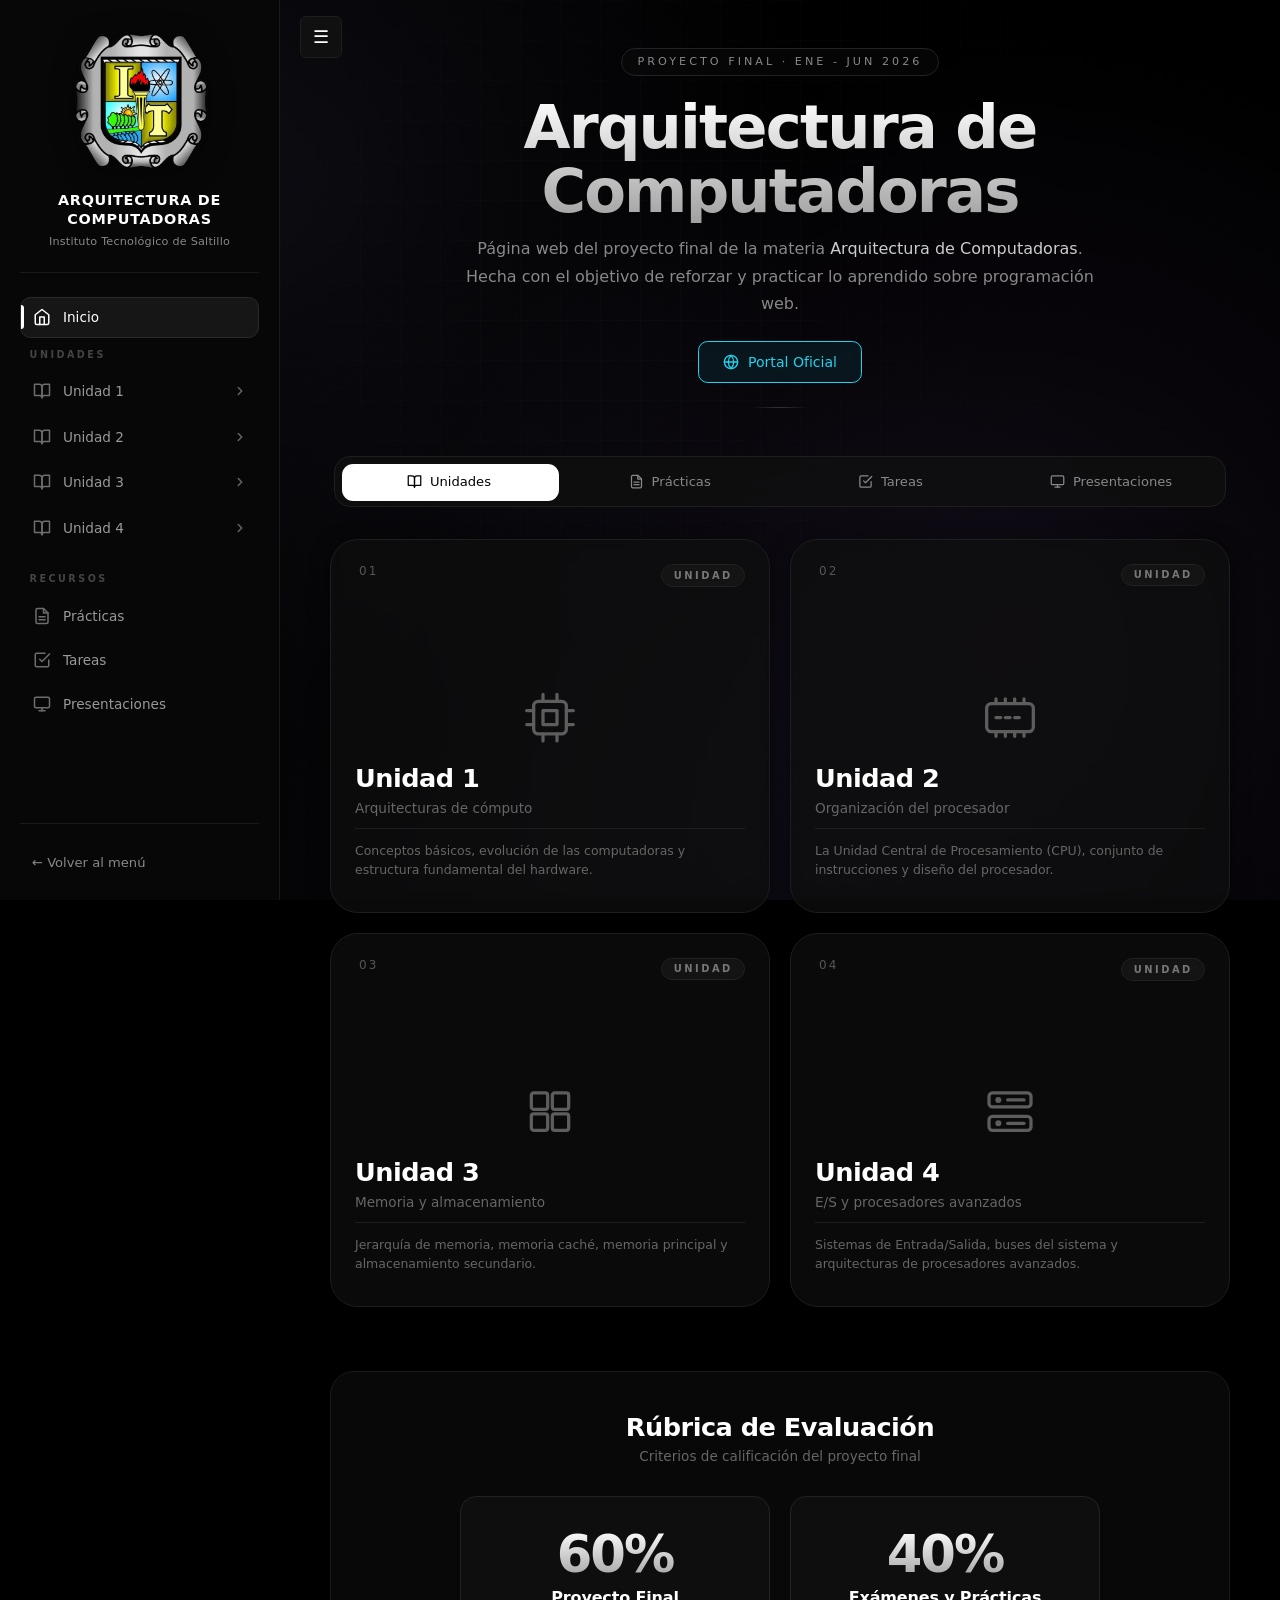
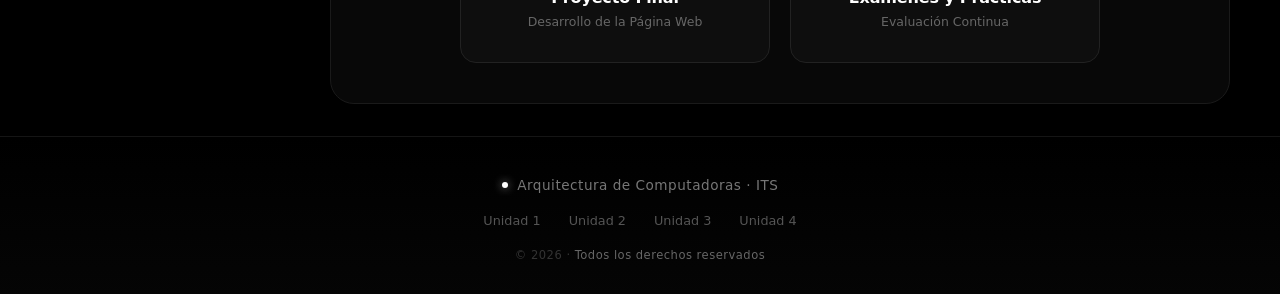
==== commit 0bba3e07: "Fix: visor de PDFs, bug de resize y botón flotante al menú" ====
--- a/index.html
+++ b/index.html
@@ -607,7 +607,19 @@
       </div>
     </footer>
   </div>
-
+  <!-- ===== MODAL PARA VER PDFs ===== -->
+  <div id="pdfModal" class="modal-overlay">
+    <div class="modal-content pdf-content">
+      <div class="pdf-header">
+        <h2>Visor de documentos</h2>
+        <button id="btnCerrarPdf" class="btn-cerrar-modal" style="width: auto; padding: 0.5rem 1rem;">✕ Cerrar</button>
+      </div>
+      
+      <!-- Aquí se cargará el PDF dinámicamente -->
+      <iframe id="pdfIframe" src=""></iframe>
+      
+    </div>
+  </div>
   <script src="script.js"></script>
 </body>
 </html>
--- a/styles.css
+++ b/styles.css
@@ -97,7 +97,7 @@
 
 .sidebar-header p {
   font-size: 0.7rem;
-  color: #22d3ee;
+  color: #888;
   font-weight: 300;
   letter-spacing: 0.02em;
 }
@@ -177,9 +177,9 @@
   width: 42px; height: 42px;
   place-items: center;
   border-radius: 6px;
-  background: #101719;
+  background: #101010;
   border: 1px solid #1e1e1e;
-  color: #22d3ee;
+  color: #fff;
   cursor: pointer;
   transition: background 0.2s ease, border-color 0.2s ease;
   font-size: 1.15rem;
@@ -309,9 +309,7 @@
   transition: transform 0.3s cubic-bezier(0.2, 0.8, 0.2, 1);
 }
 
-.nav-chevron.open svg {
-  transform: rotate(90deg);
-}
+.nav-chevron.open svg { transform: rotate(90deg); }
 
 .nav-submenu {
   max-height: 0;
@@ -365,9 +363,7 @@
   letter-spacing: 0.02em;
 }
 
-.nav-submenu a:hover .sub-num {
-  color: #aaa;
-}
+.nav-submenu a:hover .sub-num { color: #aaa; }
 
 /* ===== CONTENIDO ===== */
 .main-content {
@@ -463,6 +459,7 @@
   transition: transform 0.35s cubic-bezier(0.2, 0.8, 0.2, 1);
   pointer-events: none;
   z-index: 0;
+  will-change: transform, width, height;
 }
 
 .tab {
@@ -482,10 +479,13 @@
   border-radius: 0.7rem;
   transition: color 0.25s ease;
   white-space: nowrap;
+  outline: none;
 }
 
 .tab:hover { color: #ccc; }
 .tab.active { color: #000; }
+.tab:focus { outline: none; }
+.tab:focus-visible { outline: 2px solid #fff; outline-offset: 2px; }
 .tab svg { flex-shrink: 0; width: 15px; height: 15px; }
 
 .tab-content-wrapper {
@@ -740,7 +740,7 @@
   font-size: 3.2rem;
   font-weight: 700;
   letter-spacing: -0.04em;
-  background: linear-gradient(180deg, #22d3ee 0%, #0891b2 100%);
+  background: linear-gradient(180deg, #ffffff 0%, #a0a0a0 100%);
   -webkit-background-clip: text;
   background-clip: text;
   -webkit-text-fill-color: transparent;
@@ -833,121 +833,6 @@
 }
 
 .footer-copy span { color: #666; }
-
-/* ===== CONTENIDO DE UNIDAD ===== */
-.unit-hero {
-  text-align: center;
-  margin-bottom: 3.5rem;
-  max-width: 800px;
-  margin-left: auto; margin-right: auto;
-  padding-top: 1rem;
-}
-
-.unit-hero .badge {
-  display: inline-block;
-  font-size: 0.7rem;
-  letter-spacing: 3px;
-  text-transform: uppercase;
-  color: #888;
-  border: 1px solid #222;
-  background: rgba(255, 255, 255, 0.02);
-  padding: 0.4rem 1rem;
-  border-radius: 2rem;
-  margin-bottom: 1.25rem;
-}
-
-.unit-hero h1 {
-  font-size: clamp(2rem, 5vw, 3.2rem);
-  font-weight: 600;
-  letter-spacing: -0.03em;
-  background: linear-gradient(180deg, #ffffff 0%, #999 100%);
-  -webkit-background-clip: text;
-  background-clip: text;
-  -webkit-text-fill-color: transparent;
-  margin-bottom: 0.75rem;
-}
-
-.unit-hero p { color: #666; font-size: 1rem; font-weight: 300; }
-
-.tema {
-  max-width: 800px;
-  margin: 0 auto 3rem;
-  padding: 2rem 1.75rem;
-  background: rgba(12, 12, 12, 0.6);
-  border: 1px solid #1a1a1a;
-  border-left: 2px solid #333;
-  border-radius: 1rem;
-  scroll-margin-top: 2rem;
-  transition: border-color 0.3s, background 0.3s;
-  backdrop-filter: blur(6px);
-}
-
-.tema:hover { border-left-color: #666; background: rgba(18, 18, 18, 0.7); }
-
-.tema.tema-sub { margin-left: 2rem; padding: 1.5rem; border-left-color: #2a2a2a; }
-.tema.tema-sub2 { margin-left: 4rem; padding: 1.25rem; border-left-color: #222; }
-
-.tema .tema-num {
-  display: inline-block;
-  font-size: 0.7rem;
-  letter-spacing: 2px;
-  color: #666;
-  font-weight: 600;
-  margin-bottom: 0.5rem;
-  text-transform: uppercase;
-}
-
-.tema h2 { font-size: 1.65rem; font-weight: 600; color: #fff; letter-spacing: -0.02em; margin-bottom: 0.75rem; }
-.tema h3 { font-size: 1.25rem; font-weight: 600; color: #eee; letter-spacing: -0.01em; margin-bottom: 0.6rem; }
-.tema h4 { font-size: 1.05rem; font-weight: 600; color: #ddd; letter-spacing: -0.01em; margin-bottom: 0.5rem; }
-
-.tema p {
-  color: #999;
-  font-size: 0.95rem;
-  line-height: 1.7;
-  font-weight: 300;
-  margin-bottom: 0.75rem;
-}
-
-.tema img {
-  max-width: 100%;
-  height: auto;
-  border-radius: 0.75rem;
-  margin: 1rem 0;
-  border: 1px solid #1a1a1a;
-}
-
-.tema iframe {
-  width: 100%;
-  border-radius: 0.75rem;
-  margin: 1rem 0;
-  border: 1px solid #1a1a1a;
-}
-
-.unit-footer { max-width: 800px; margin: 4rem auto 2rem; text-align: center; }
-
-.back-link {
-  display: inline-flex;
-  align-items: center;
-  gap: 0.5rem;
-  padding: 0.8rem 2rem;
-  border: 1px solid #222;
-  border-radius: 3rem;
-  color: #aaa;
-  text-decoration: none;
-  font-size: 0.9rem;
-  font-weight: 400;
-  transition: all 0.3s ease;
-  background: rgba(15, 15, 15, 0.6);
-  backdrop-filter: blur(6px);
-}
-
-.back-link:hover {
-  border-color: #555;
-  color: #fff;
-  background: rgba(30, 30, 30, 0.9);
-  transform: translateX(-4px);
-}
 
 /* ===== ANIMACIONES ===== */
 @keyframes fadeInDown {
@@ -997,11 +882,7 @@
     gap: 0.4rem;
     white-space: nowrap;
   }
-  .tab svg {
-    width: 14px;
-    height: 14px;
-    flex-shrink: 0;
-  }
+  .tab svg { width: 14px; height: 14px; flex-shrink: 0; }
 }
 
 /* Móvil */
@@ -1028,18 +909,12 @@
   .site-footer { padding: 2rem 1rem 1.5rem; }
   .footer-links { gap: 1.25rem; }
   .hero-subtitle { font-size: 0.9rem; padding: 0 0.5rem; }
-  .tema.tema-sub { margin-left: 1rem; }
-  .tema.tema-sub2 { margin-left: 2rem; }
-  .tema { padding: 1.5rem 1.25rem; }
   .rubrica-section {
     padding: 1.75rem 1.25rem;
     margin-top: 3rem;
   }
   .rubrica-header h2 { font-size: 1.3rem; }
-  .rubrica-grid {
-    grid-template-columns: 1fr;
-    gap: 1rem;
-  }
+  .rubrica-grid { grid-template-columns: 1fr; gap: 1rem; }
   .rubrica-num { font-size: 2.6rem; }
 }
 
@@ -1050,27 +925,68 @@
     padding: 0.7rem 0.3rem;
     gap: 0.3rem;
   }
-  .tab svg {
-    width: 12px;
-    height: 12px;
-  }
-}
-/* Quitar el outline por defecto en los botones */
-.tab {
-  outline: none;
-}
-
-.tab:focus {
-  outline: none;
-}
-
-.tab:focus-visible {
-  outline: 2px solid #22d3ee;
-  outline-offset: 2px;
-}
-
-/* Asegurar que el indicador se vea bien por encima */
-.tab-indicator {
-  z-index: 0;
-  will-change: transform, width;
+  .tab svg { width: 12px; height: 12px; }
+}
+/* =====================================================
+   MODAL PARA VER PDF
+===================================================== */
+.modal-overlay {
+  position: fixed;
+  inset: 0;
+  background: rgba(0, 0, 0, 0.9);
+  backdrop-filter: blur(8px);
+  z-index: 9999;
+  display: flex;
+  justify-content: center;
+  align-items: center;
+  opacity: 0;
+  pointer-events: none;
+  transition: opacity 0.3s ease;
+}
+
+.modal-overlay.active {
+  opacity: 1;
+  pointer-events: auto;
+}
+
+/* El contenedor del PDF es más grande */
+.pdf-content {
+  background: #111;
+  border: 1px solid #333;
+  border-radius: 1rem;
+  width: 95vw;
+  max-width: 1200px;
+  height: 90vh;
+  display: flex;
+  flex-direction: column;
+  overflow: hidden;
+  transform: translateY(20px);
+  transition: transform 0.3s ease;
+}
+
+.modal-overlay.active .pdf-content {
+  transform: translateY(0);
+}
+
+.pdf-header {
+  display: flex;
+  justify-content: space-between;
+  align-items: center;
+  padding: 1rem 1.5rem;
+  background: #1a1a1a;
+  border-bottom: 1px solid #333;
+}
+
+.pdf-header h2 {
+  font-size: 1.1rem;
+  color: #fff;
+  margin: 0;
+}
+
+#pdfIframe {
+  flex: 1;
+  width: 100%;
+  height: 100%;
+  border: none;
+  background: #fff; /* Fondo blanco para que el PDF se vea bien */
 }
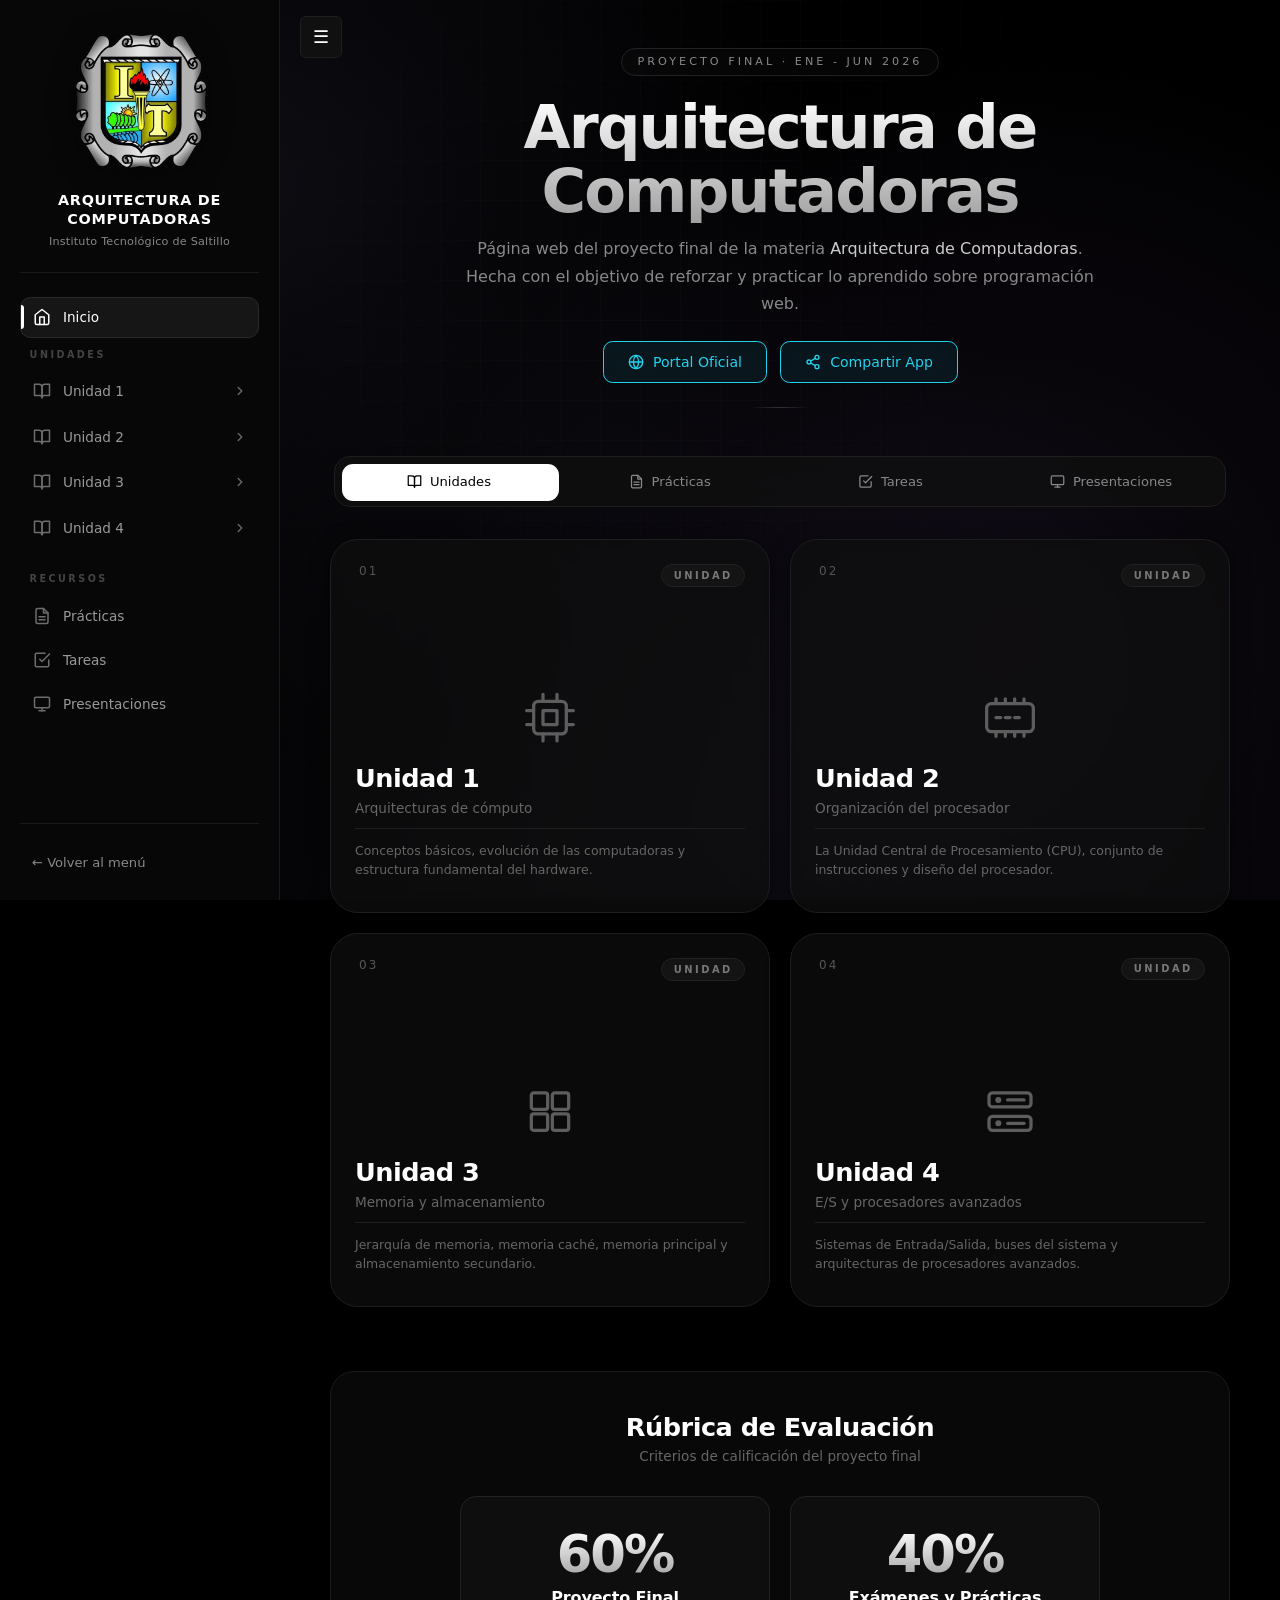
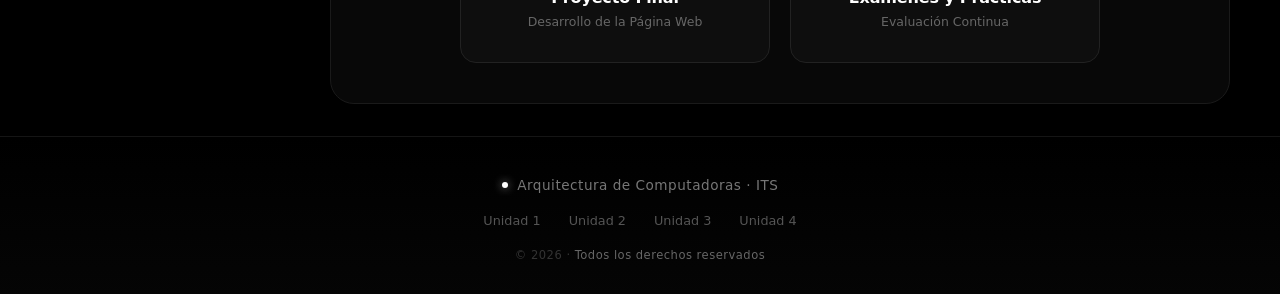
==== commit 0748e76a: "Feat: Botones de compartir e instalar PWA en el index acomodo de botones unidad 1 index mejorado en " ====
--- a/index.html
+++ b/index.html
@@ -242,6 +242,17 @@
             </svg>
             Portal Oficial
           </a>
+           <!-- NUEVO BOTÓN: COMPARTIR -->
+          <button id="btnShare" class="hero-btn" style="cursor: pointer; font-family: inherit;">
+            <svg xmlns="http://www.w3.org/2000/svg" width="16" height="16" viewBox="0 0 24 24" fill="none" stroke="currentColor" stroke-width="2" stroke-linecap="round" stroke-linejoin="round"><circle cx="18" cy="5" r="3"/><circle cx="6" cy="12" r="3"/><circle cx="18" cy="19" r="3"/><line x1="8.59" y1="13.51" x2="15.42" y2="17.49"/><line x1="15.41" y1="6.51" x2="8.59" y2="10.49"/></svg>
+            Compartir App
+          </button>
+
+          <!-- NUEVO BOTÓN INSTALAR -->
+          <button id="btnInstall" class="hero-btn" style="display: none; cursor: pointer; font-family: inherit; background: #fff; color: #000; border-color: #fff;">
+            <svg xmlns="http://www.w3.org/2000/svg" width="16" height="16" viewBox="0 0 24 24" fill="none" stroke="currentColor" stroke-width="2" stroke-linecap="round" stroke-linejoin="round"><path d="M21 15v4a2 2 0 0 1-2 2H5a2 2 0 0 1-2-2v-4"/><polyline points="7 10 12 15 17 10"/><line x1="12" y1="15" x2="12" y2="3"/></svg>
+            Instalar App
+          </button>
         </div>
 
         <div class="divider"></div>
--- a/styles.css
+++ b/styles.css
@@ -678,6 +678,16 @@
 }
 
 .hero-btn svg { flex-shrink: 0; }
+.hero-btn.portal {
+  border-color: #22d3ee;
+  color: #22d3ee;
+  background: rgba(34, 211, 238, 0.08);
+}
+.hero-btn.portal:hover {
+  background: rgba(34, 211, 238, 0.16);
+  border-color: #67e8f9;
+  color: #67e8f9;
+}
 
 /* ===== RÚBRICA ===== */
 .rubrica-section {
@@ -892,7 +902,7 @@
   .menu-grid { grid-template-columns: 1fr; gap: 1rem; }
   .menu-card {
     aspect-ratio: auto;
-    min-height: 180px;
+    min-height: 260px; /* <-- Aquí le damos más altura */
     padding: 1.75rem 1.25rem;
     border-radius: 1.5rem;
   }
@@ -900,10 +910,14 @@
   .menu-card .card-icon {
     width: 44px;
     height: 44px;
-    transform: translate(-50%, -55%);
+    top: 28%; /* Lo subimos justo debajo de la etiqueta */
+    transform: translate(-50%, -50%);
+    opacity: 0.2; /* Efecto marca de agua sutil */
   }
+  
   .menu-card:hover .card-icon {
-    transform: translate(-50%, -60%) scale(1.08);
+    transform: translate(-50%, -50%) scale(1.1);
+    opacity: 0.4;
   }
   .menu-card .card-desc { font-size: 0.72rem; }
   .site-footer { padding: 2rem 1rem 1.5rem; }
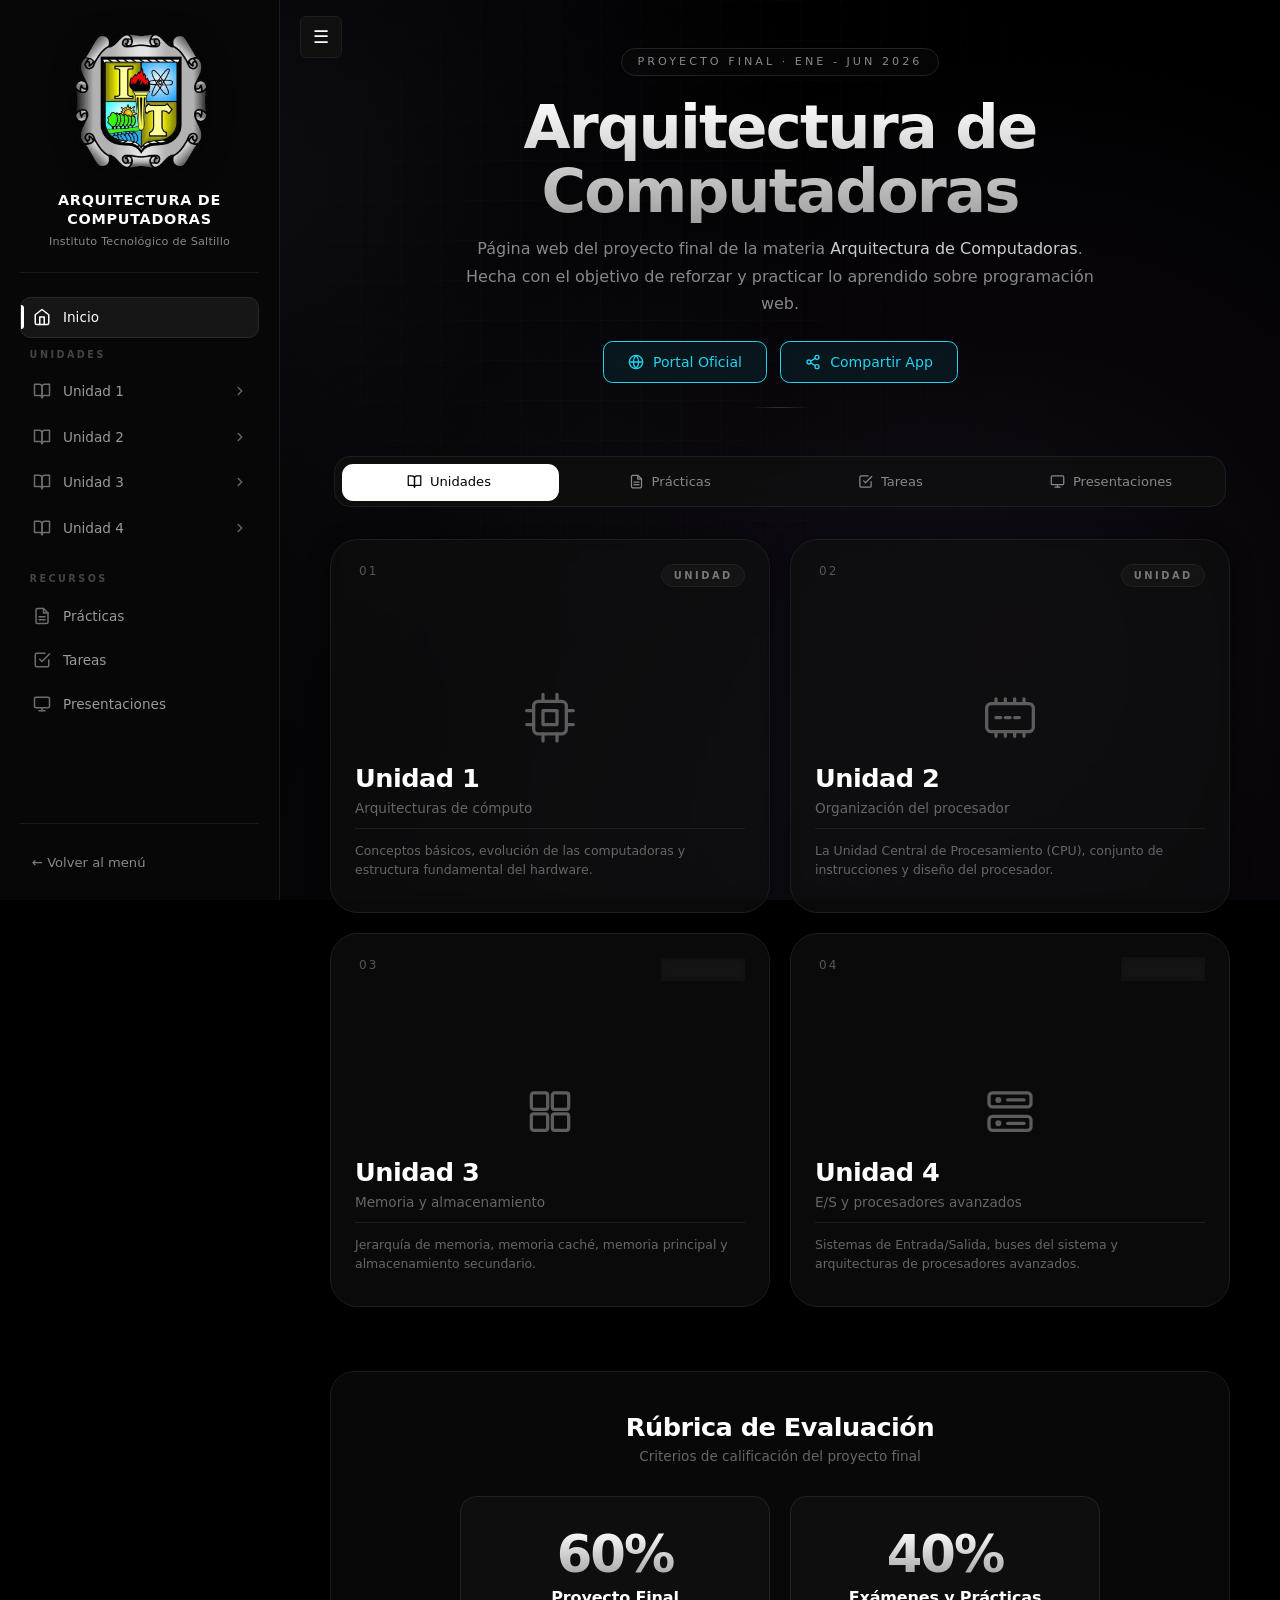
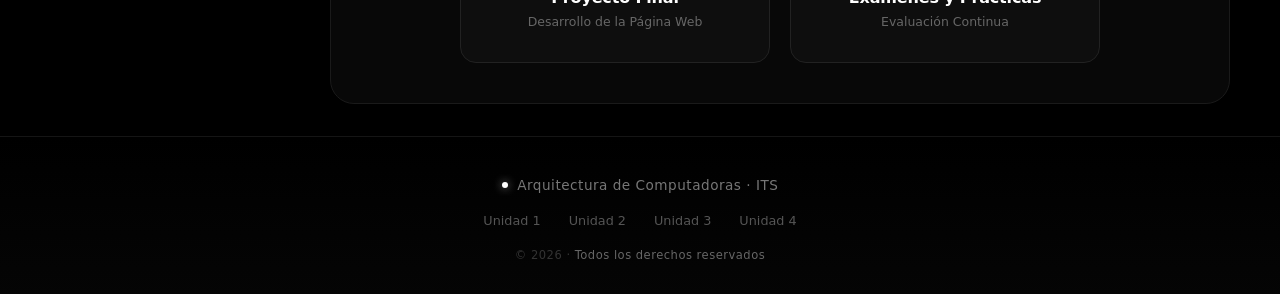
==== commit 61198286: "Final: Temario completo de las 4 unidades con presentaciones integradas, diseño responsivo y PWA" ====
--- a/index.html
+++ b/index.html
@@ -50,7 +50,7 @@
           </button>
         </div>
         <div class="nav-submenu" data-submenu="unidad1">
-          <a href="unidad1.html#tema-1-0"><span class="sub-num">01</span> Arquitecturas de cómputo</a>
+          <a href="unidad1.html#tema-1-0"><span class="sub-num">1.0</span> Introducción</a>
           <a href="unidad1.html#tema-1-1"><span class="sub-num">1.1</span> Modelos de arquitecturas</a>
           <a href="unidad1.html#tema-1-1-1"><span class="sub-num">1.1.1</span> Clásicas</a>
           <a href="unidad1.html#tema-1-1-2"><span class="sub-num">1.1.2</span> Segmentadas</a>
@@ -92,7 +92,7 @@
           </button>
         </div>
         <div class="nav-submenu" data-submenu="unidad2">
-          <a href="unidad2.html#tema-2-0"><span class="sub-num">02</span> Organización del procesador</a>
+          <a href="unidad2.html#tema-2-0"><span class="sub-num">2.0</span> Introducción</a>
           <a href="unidad2.html#tema-2-1"><span class="sub-num">2.1</span> Organización del procesador</a>
           <a href="unidad2.html#tema-2-2"><span class="sub-num">2.2</span> Estructura de registros</a>
           <a href="unidad2.html#tema-2-2-1"><span class="sub-num">2.2.1</span> Registros visibles</a>
@@ -104,6 +104,15 @@
           <a href="unidad2.html#tema-2-3-3"><span class="sub-num">2.3.3</span> Conjunto de instrucciones</a>
           <a href="unidad2.html#tema-2-3-4"><span class="sub-num">2.3.4</span> Modos de direccionamiento</a>
           <a href="unidad2.html#tema-2-4"><span class="sub-num">2.4</span> Casos de estudio CPU reales</a>
+          <a href="unidad2.html#presentacion-cpus">
+            <span class="num">
+              <svg xmlns="http://www.w3.org/2000/svg" width="14" height="14" viewBox="0 0 24 24" fill="none" stroke="currentColor" stroke-width="2" stroke-linecap="round" stroke-linejoin="round" style="vertical-align: middle;">
+                <rect x="2" y="3" width="20" height="14" rx="2" ry="2"></rect>
+                <line x1="8" y1="21" x2="16" y2="21"></line>
+                <line x1="12" y1="17" x2="12" y2="21"></line>
+              </svg>
+            </span> Presentación CPUs
+          </a>
         </div>
       </div>
 
@@ -120,7 +129,7 @@
           </button>
         </div>
         <div class="nav-submenu" data-submenu="unidad3">
-          <a href="unidad3.html#tema-3-0"><span class="sub-num">03</span> Periféricos y ambientes de servicio</a>
+          <a href="unidad3.html#tema-3-0"><span class="sub-num">3.0</span> Introducción</a>
           <a href="unidad3.html#tema-3-1"><span class="sub-num">3.1</span> Chipset (conjunto de chips)</a>
           <a href="unidad3.html#tema-3-1-1"><span class="sub-num">3.1.1</span> Unidad Central de Procesamiento (CPU)</a>
           <a href="unidad3.html#tema-3-1-2"><span class="sub-num">3.1.2</span> Controlador del bus</a>
@@ -138,6 +147,15 @@
           <a href="unidad3.html#tema-3-3-1"><span class="sub-num">3.3.1</span> Negocios</a>
           <a href="unidad3.html#tema-3-3-2"><span class="sub-num">3.3.2</span> Industria</a>
           <a href="unidad3.html#tema-3-3-3"><span class="sub-num">3.3.3</span> Comercio electrónico</a>
+          <a href="unidad3.html#presentacion-memorias">
+            <span class="sub-num">
+              <svg xmlns="http://www.w3.org/2000/svg" width="14" height="14" viewBox="0 0 24 24" fill="none" stroke="currentColor" stroke-width="2" stroke-linecap="round" stroke-linejoin="round" style="vertical-align: middle;">
+                <rect x="2" y="3" width="20" height="14" rx="2" ry="2"></rect>
+                <line x1="8" y1="21" x2="16" y2="21"></line>
+                <line x1="12" y1="17" x2="12" y2="21"></line>
+              </svg>
+            </span> Presentación Memorias y Gamas
+          </a>
         </div>
       </div>
 
@@ -154,7 +172,7 @@
           </button>
         </div>
         <div class="nav-submenu" data-submenu="unidad4">
-          <a href="unidad4.html#tema-4-0"><span class="sub-num">04</span> Procesamiento paralelo</a>
+          <a href="unidad4.html#tema-4-0"><span class="sub-num">4.0</span> Introducción</a>
           <a href="unidad4.html#tema-4-1"><span class="sub-num">4.1</span> Aspectos básicos de la computación paralela</a>
           <a href="unidad4.html#tema-4-1-1"><span class="sub-num">4.1.1</span> Objetivos del procesamiento paralelo</a>
           <a href="unidad4.html#tema-4-1-2"><span class="sub-num">4.1.2</span> Paralelismo de datos</a>
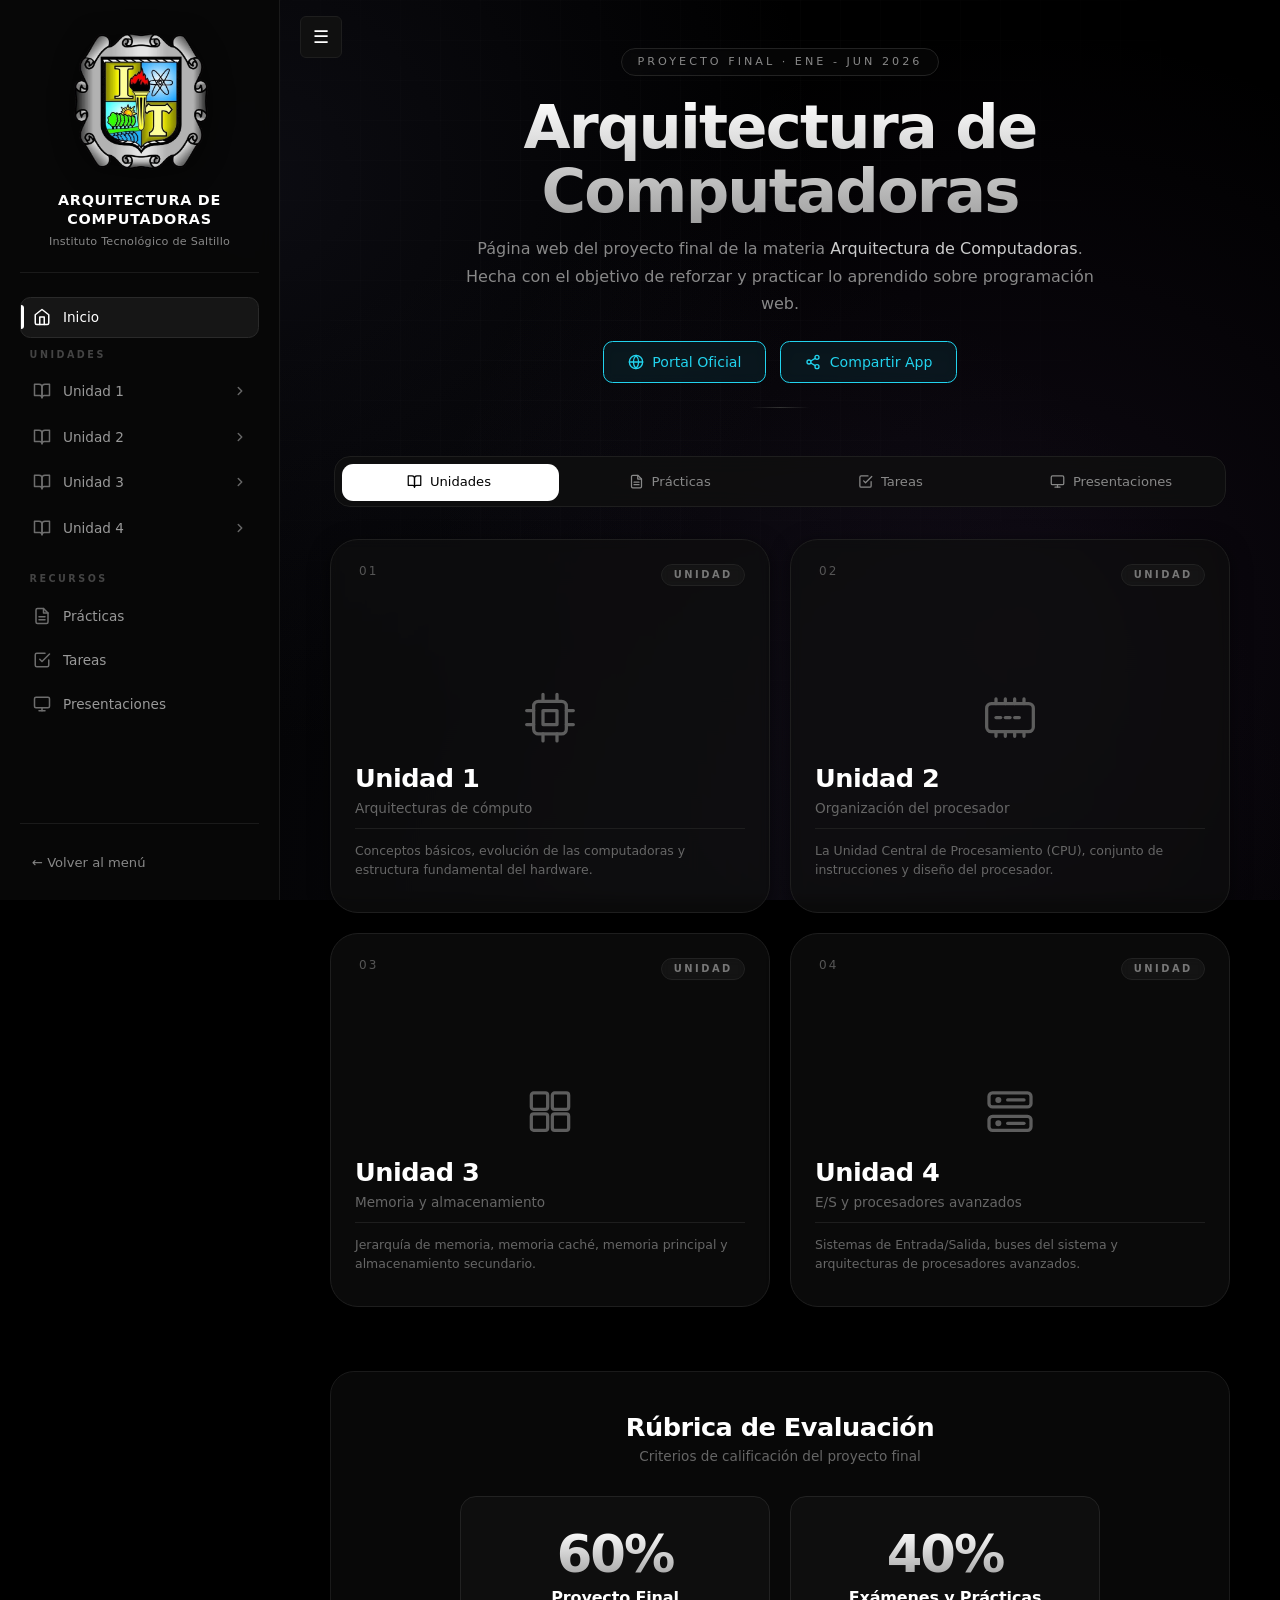
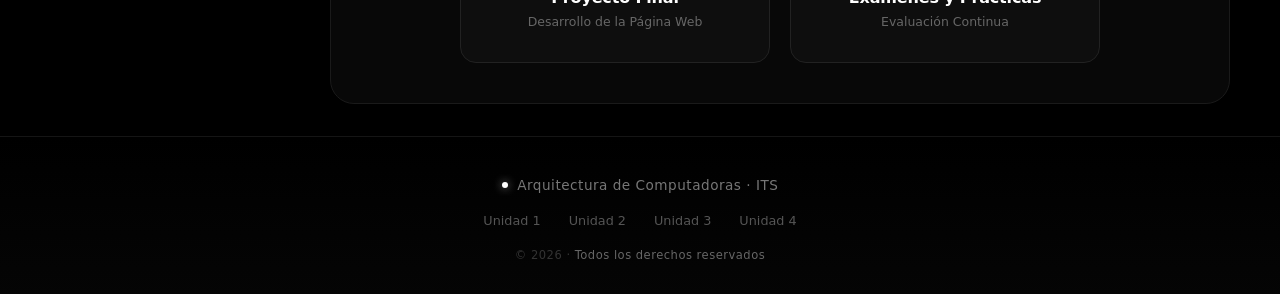
==== commit 78b3f244: "Final: Unidad 4 ajustada a los temas correspondientes" ====
--- a/index.html
+++ b/index.html
@@ -174,38 +174,10 @@
         <div class="nav-submenu" data-submenu="unidad4">
           <a href="unidad4.html#tema-4-0"><span class="sub-num">4.0</span> Introducción</a>
           <a href="unidad4.html#tema-4-1"><span class="sub-num">4.1</span> Aspectos básicos de la computación paralela</a>
-          <a href="unidad4.html#tema-4-1-1"><span class="sub-num">4.1.1</span> Objetivos del procesamiento paralelo</a>
-          <a href="unidad4.html#tema-4-1-2"><span class="sub-num">4.1.2</span> Paralelismo de datos</a>
-          <a href="unidad4.html#tema-4-1-3"><span class="sub-num">4.1.3</span> Paralelismo de tareas</a>
-          <a href="unidad4.html#tema-4-1-4"><span class="sub-num">4.1.4</span> Ventajas y desventajas</a>
           <a href="unidad4.html#tema-4-2"><span class="sub-num">4.2</span> Tipos de computación paralela</a>
           <a href="unidad4.html#tema-4-2-1"><span class="sub-num">4.2.1</span> Taxonomía de Flynn</a>
-          <a href="unidad4.html#tema-4-sisd"><span class="sub-num">SISD</span> Single Instruction, Single Data</a>
-          <a href="unidad4.html#tema-4-simd"><span class="sub-num">SIMD</span> Single Instruction, Multiple Data</a>
-          <a href="unidad4.html#tema-4-misd"><span class="sub-num">MISD</span> Multiple Instruction, Single Data</a>
-          <a href="unidad4.html#tema-4-mimd"><span class="sub-num">MIMD</span> Multiple Instruction, Multiple Data</a>
           <a href="unidad4.html#tema-4-2-2"><span class="sub-num">4.2.2</span> Arquitectura secuencial</a>
-          <a href="unidad4.html#tema-4-secuencial"><span class="sub-num">4.2.2</span> Funcionamiento secuencial</a>
-          <a href="unidad4.html#tema-4-limitaciones"><span class="sub-num">4.2.2</span> Limitaciones</a>
           <a href="unidad4.html#tema-4-2-3"><span class="sub-num">4.2.3</span> Organización de direcciones de memoria</a>
-          <a href="unidad4.html#tema-4-memoria-compartida"><span class="sub-num">4.2.3</span> Memoria compartida</a>
-          <a href="unidad4.html#tema-4-memoria-distribuida"><span class="sub-num">4.2.3</span> Memoria distribuida</a>
-          <a href="unidad4.html#tema-4-3"><span class="sub-num">4.3</span> Sistemas de memoria compartida</a>
-          <a href="unidad4.html#tema-4-3-1"><span class="sub-num">4.3.1</span> Ventajas y desventajas</a>
-          <a href="unidad4.html#tema-4-3-2"><span class="sub-num">4.3.2</span> Redes de interconexión dinámica</a>
-          <a href="unidad4.html#tema-4-medio-compartido"><span class="sub-num">4.3.2</span> Medio compartido</a>
-          <a href="unidad4.html#tema-4-redes-conmutadas"><span class="sub-num">4.3.2</span> Redes conmutadas</a>
-          <a href="unidad4.html#tema-4-4"><span class="sub-num">4.4</span> Sistemas de memoria distribuida</a>
-          <a href="unidad4.html#tema-4-4-1"><span class="sub-num">4.4.1</span> Comunicación entre procesadores</a>
-          <a href="unidad4.html#tema-4-4-2"><span class="sub-num">4.4.2</span> Ventajas y desventajas</a>
-          <a href="unidad4.html#tema-4-4-3"><span class="sub-num">4.4.3</span> Redes de interconexión estáticas</a>
-          <a href="unidad4.html#tema-4-malla"><span class="sub-num">4.4.3</span> Topología en malla</a>
-          <a href="unidad4.html#tema-4-anillo"><span class="sub-num">4.4.3</span> Topología en anillo</a>
-          <a href="unidad4.html#tema-4-hipercubo"><span class="sub-num">4.4.3</span> Topología hipercubo</a>
-          <a href="unidad4.html#tema-4-5"><span class="sub-num">4.5</span> Casos para estudio</a>
-          <a href="unidad4.html#tema-4-5-1"><span class="sub-num">4.5.1</span> Multiprocesadores</a>
-          <a href="unidad4.html#tema-4-5-2"><span class="sub-num">4.5.2</span> Multicomputadores</a>
-          <a href="unidad4.html#tema-4-5-3"><span class="sub-num">4.5.3</span> Redes de interconexión</a>
         </div>
       </div>
 
